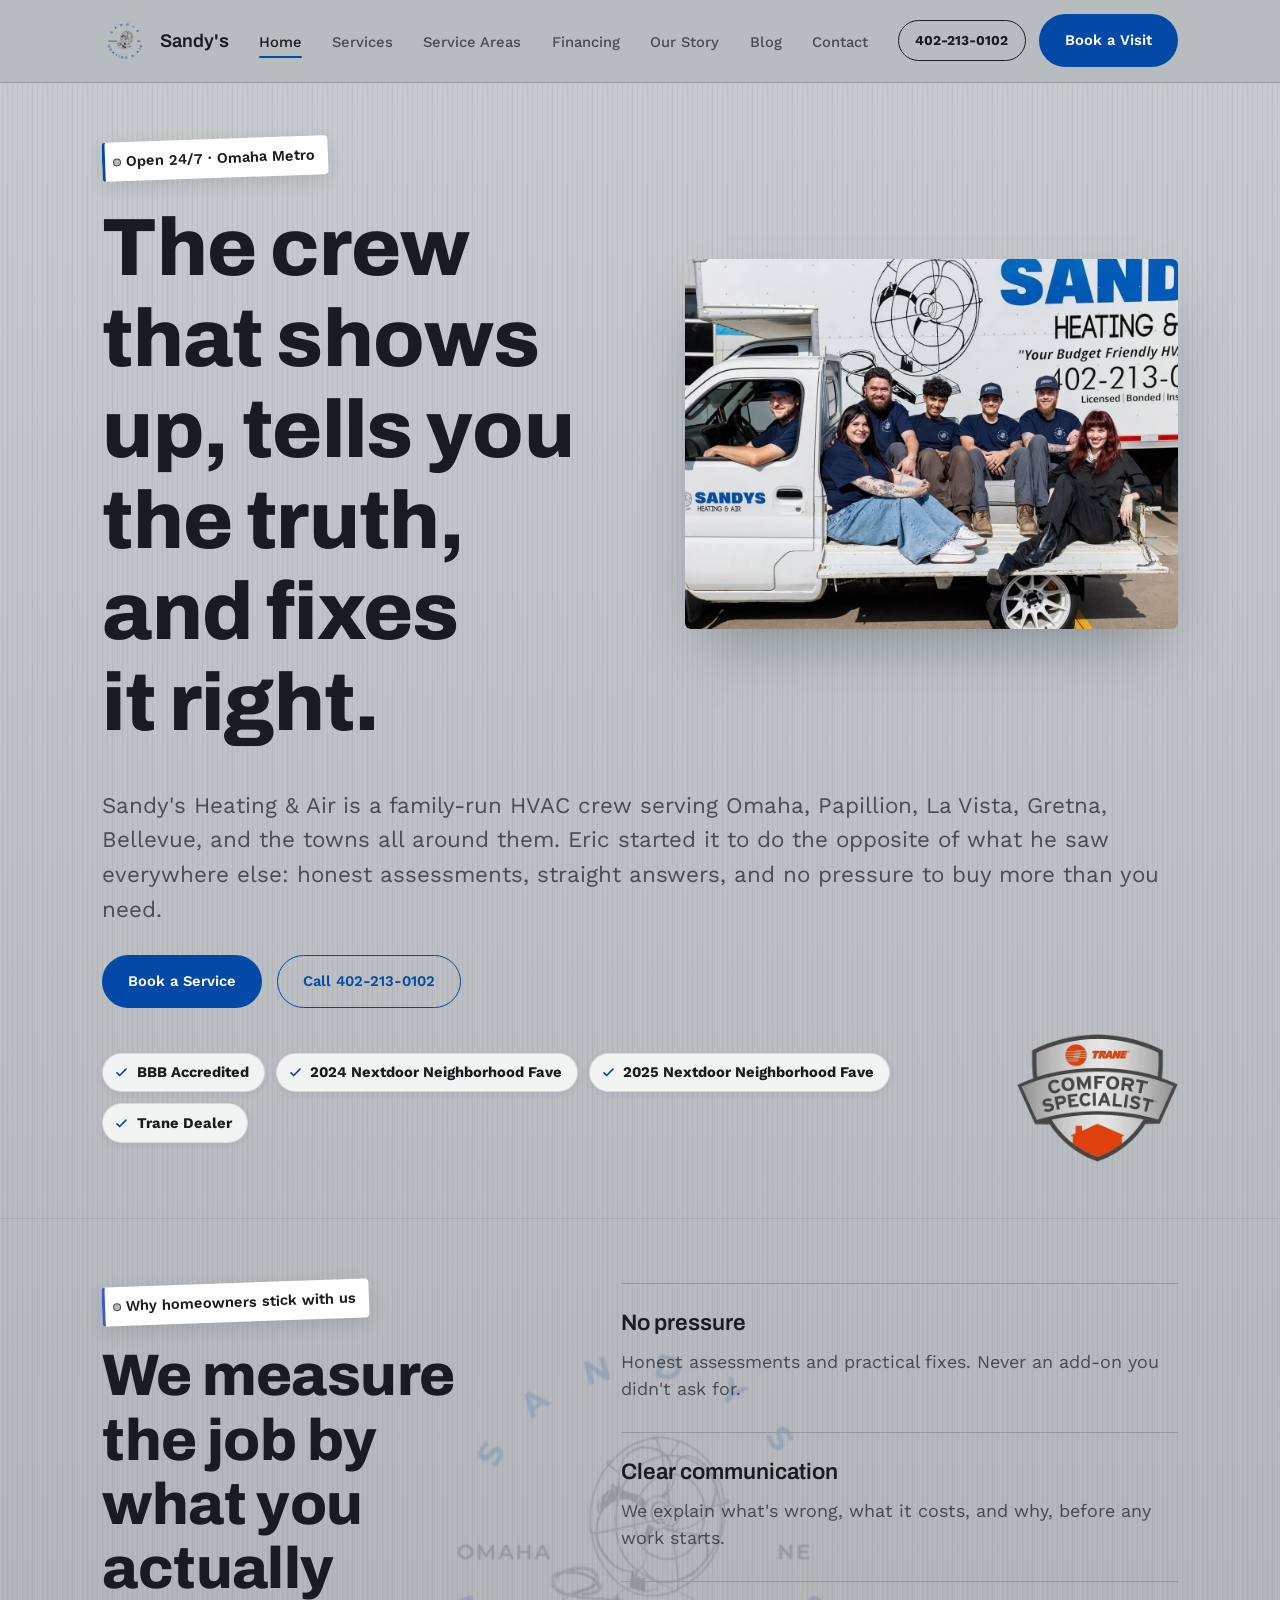
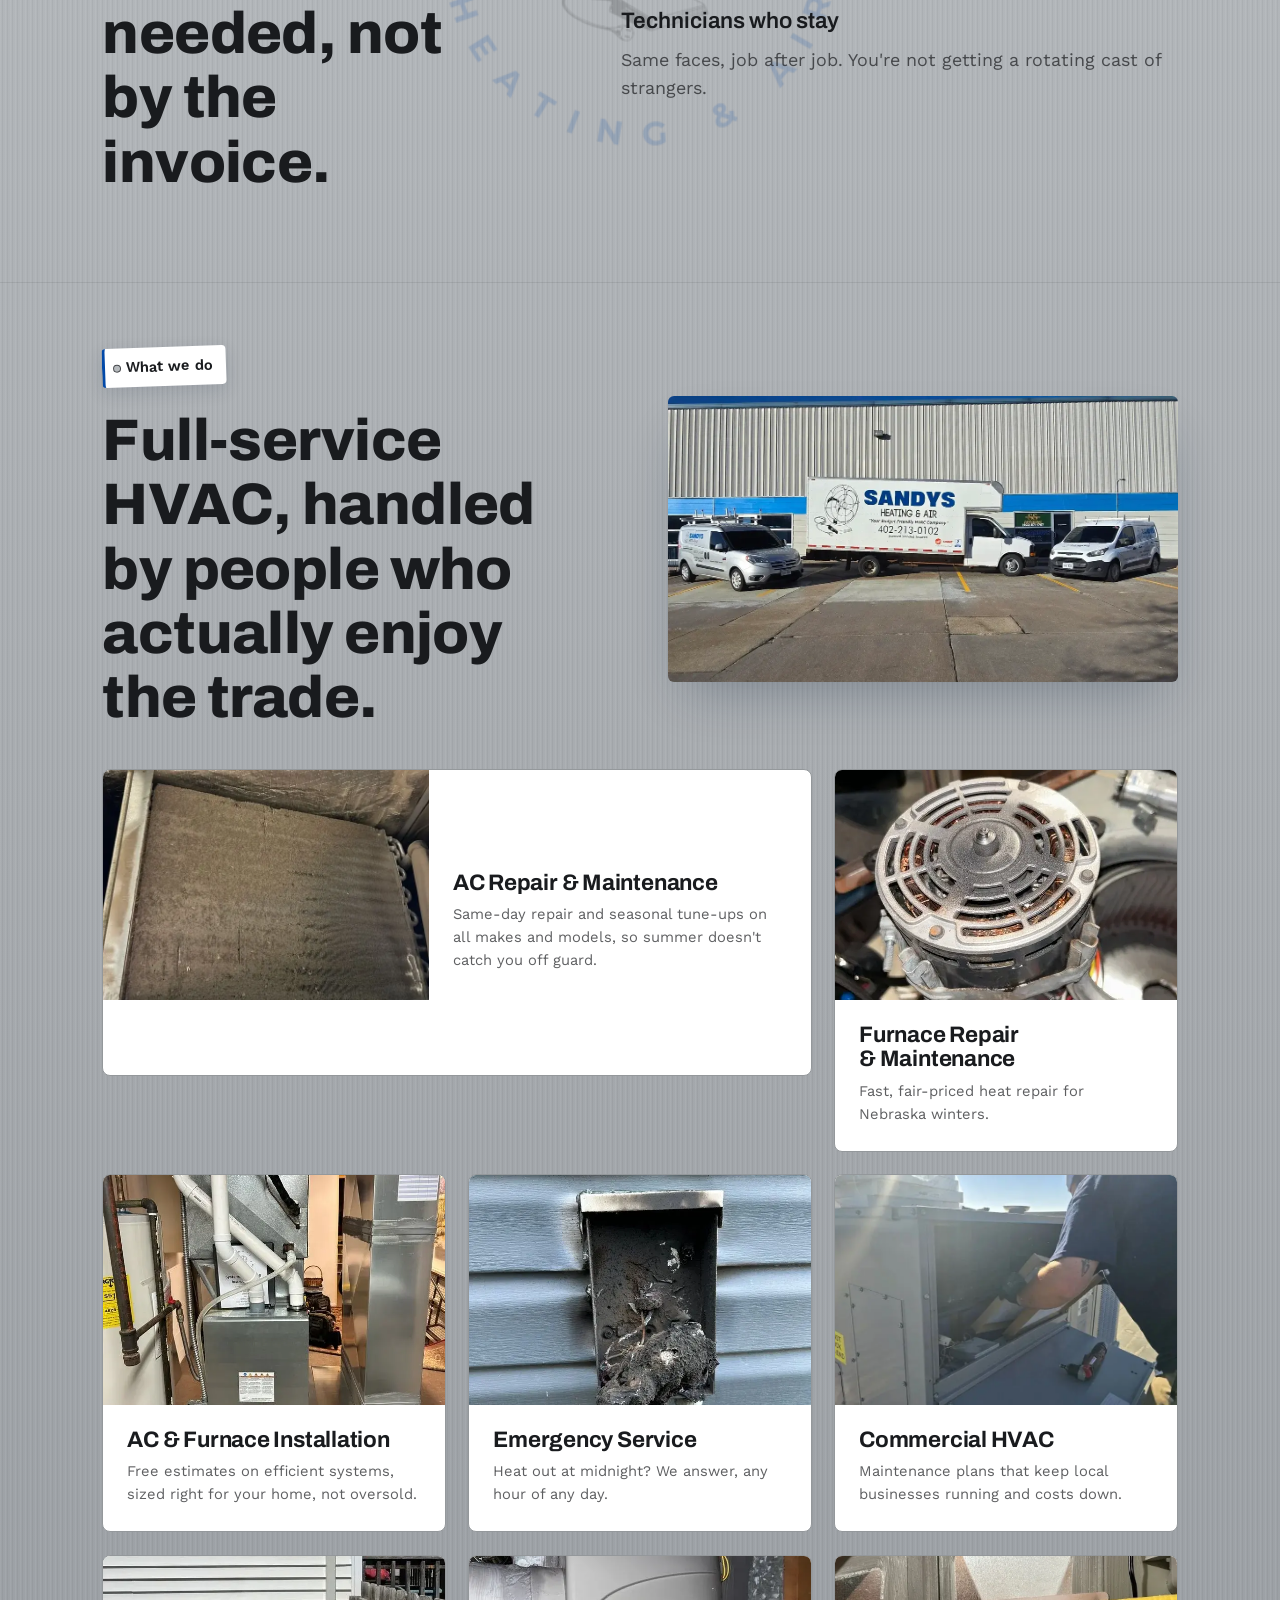
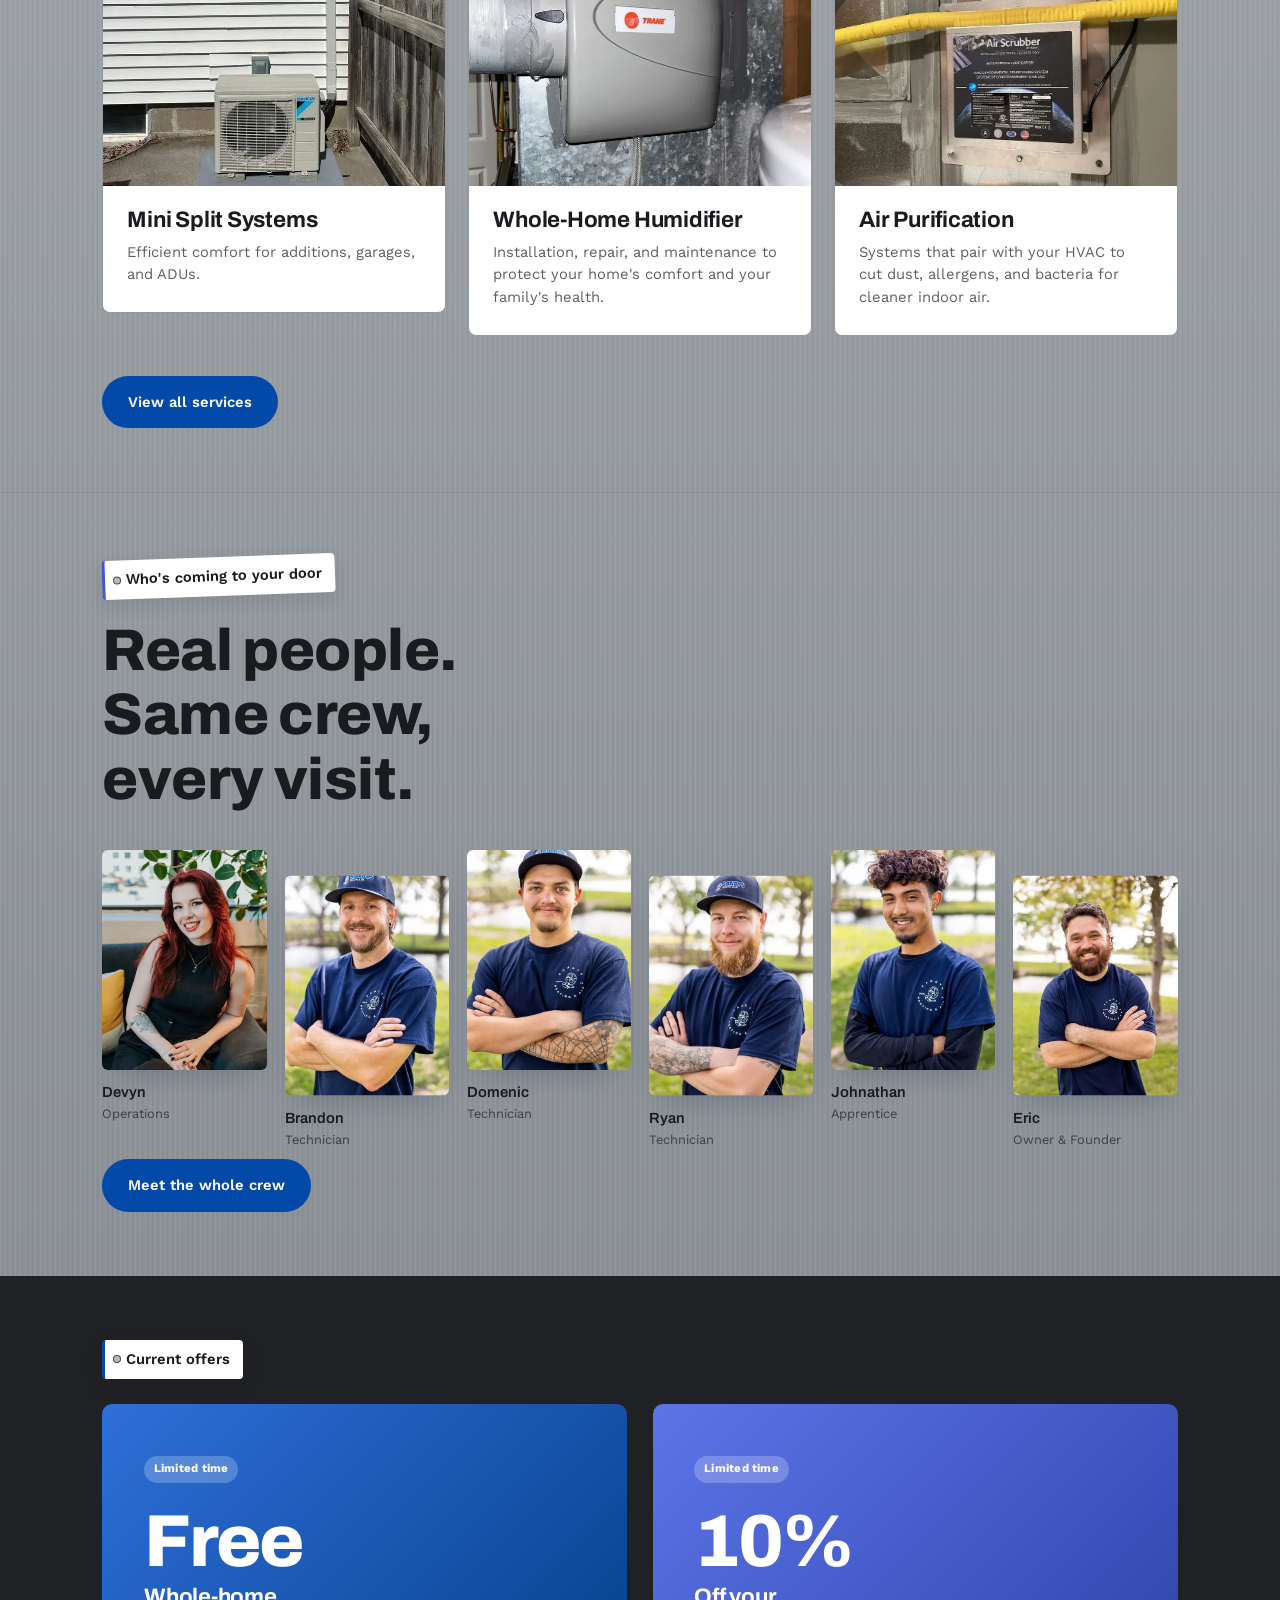
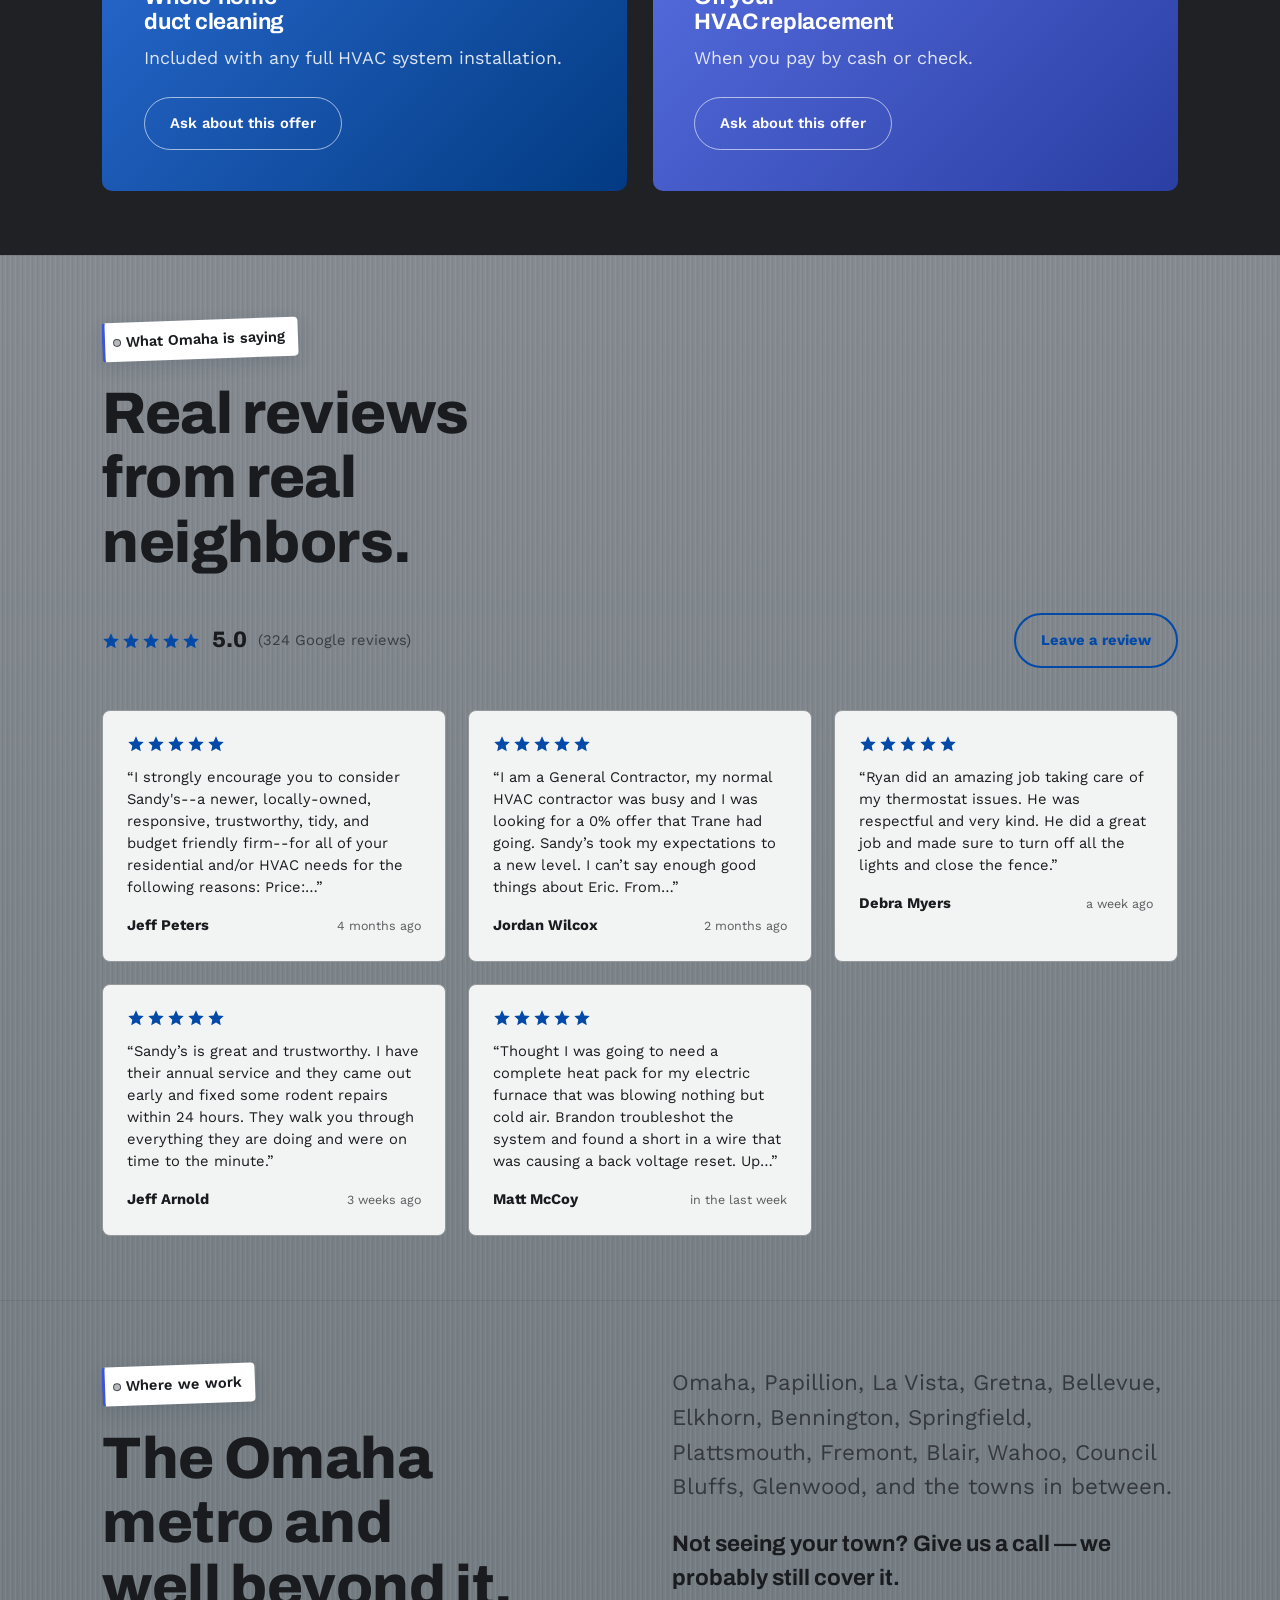
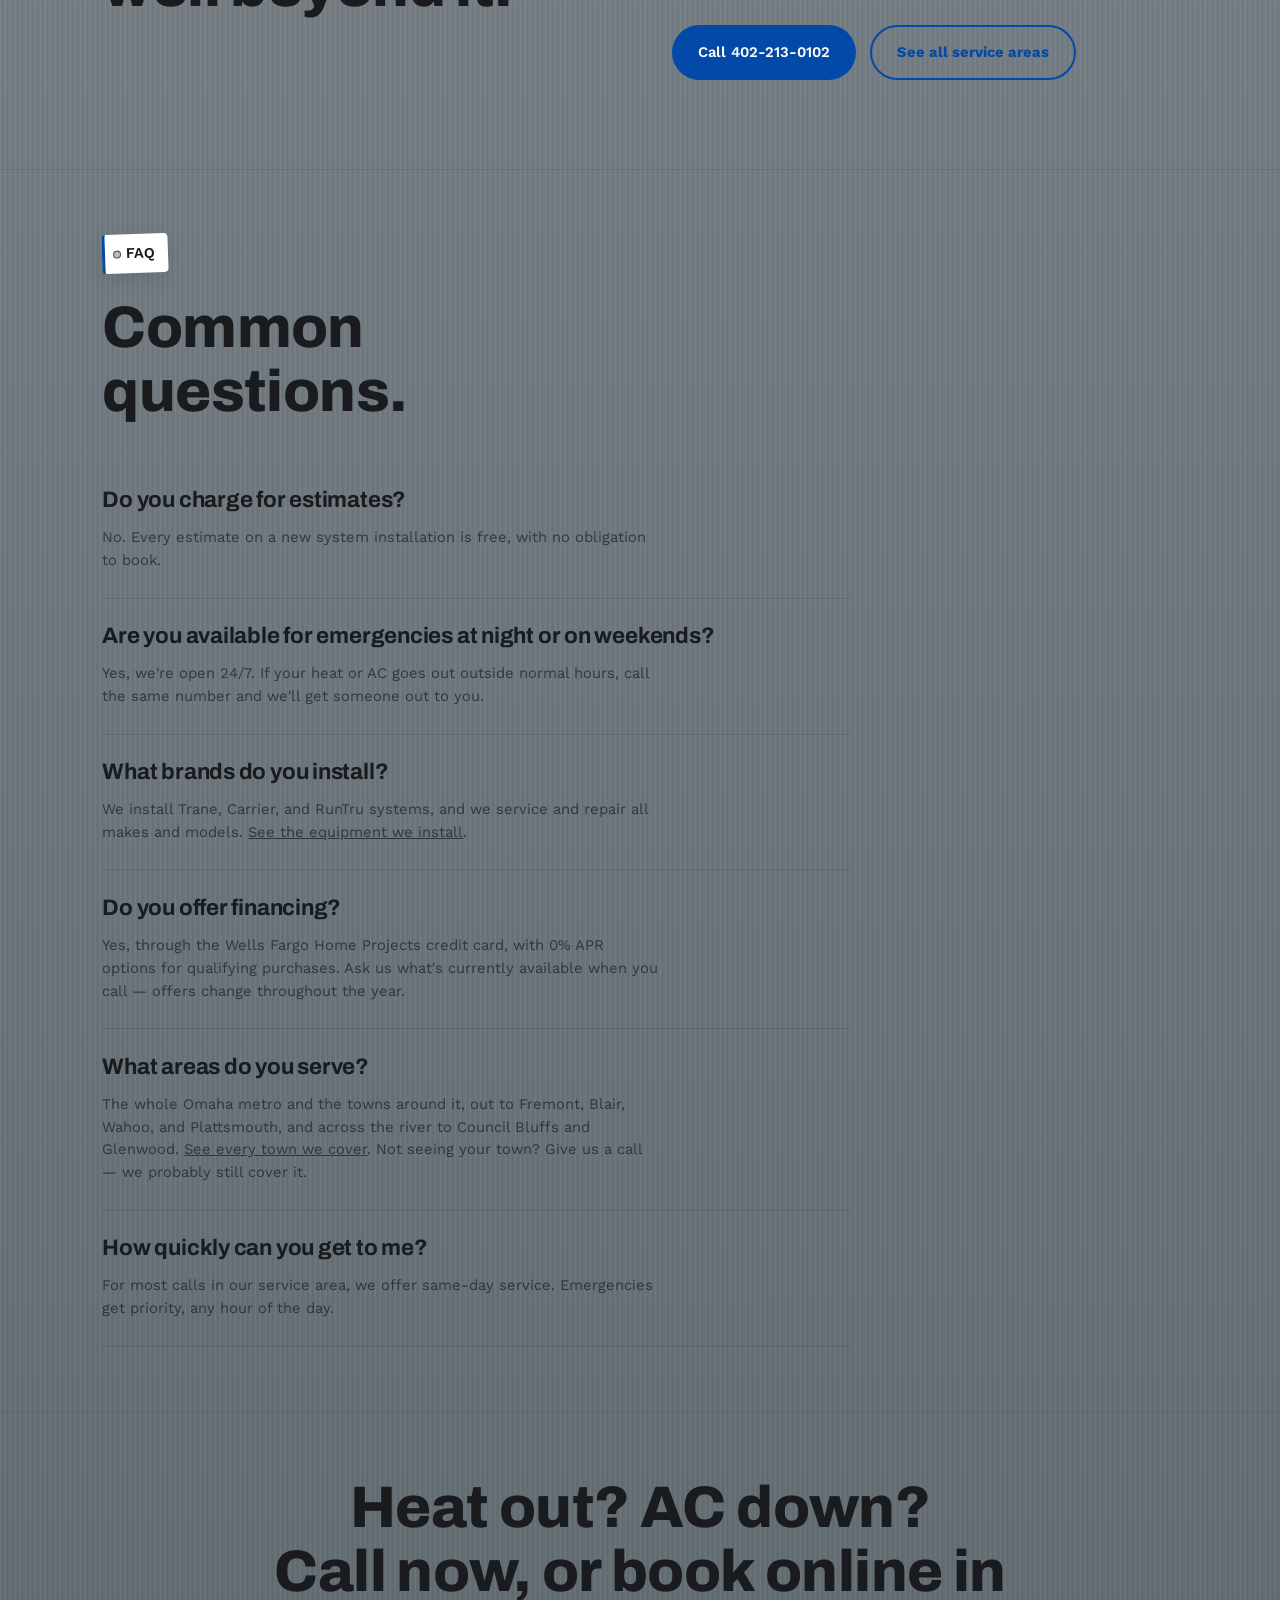
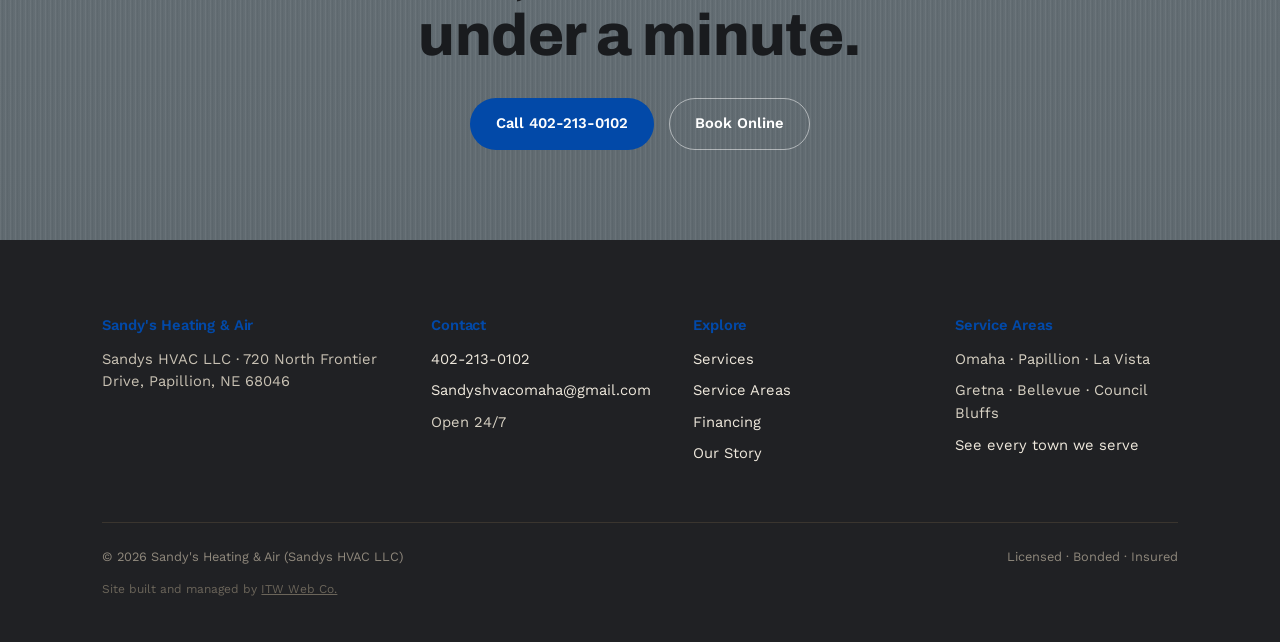
==== index.html @ e71660f5 "Update Google reviews [automated]" ====
<!DOCTYPE html>
<html lang="en">
<head>
<meta charset="UTF-8">
<meta name="viewport" content="width=device-width, initial-scale=1.0">
<title>Sandy's Heating &amp; Air | Honest HVAC Repair in Omaha &amp; Papillion</title>
<meta name="description" content="Family-run, technician-first HVAC company serving the Omaha metro. Honest repair, installation, and maintenance from a crew that shows up and never upsells.">
<link rel="preconnect" href="https://fonts.googleapis.com">
<link rel="stylesheet" href="assets/css/style.css">
<link rel="icon" href="assets/img/favicon.ico" sizes="any">
<link rel="icon" type="image/png" sizes="32x32" href="assets/img/favicon-32.png">
<link rel="apple-touch-icon" href="assets/img/apple-touch-icon.png">
<link rel="canonical" href="https://sandysheatingandair.com/">
<meta property="og:type" content="website">
<meta property="og:title" content="Sandy's Heating &amp; Air | Honest HVAC Repair in Omaha &amp; Papillion">
<meta property="og:description" content="Family-run, technician-first HVAC company serving the Omaha metro. Honest repair, installation, and maintenance from a crew that shows up and never upsells.">
<meta property="og:url" content="https://sandysheatingandair.com/">
<meta property="og:image" content="https://sandysheatingandair.com/assets/img/team-contact.webp">
<meta property="og:site_name" content="Sandy's Heating & Air">
<meta name="twitter:card" content="summary_large_image">
<meta name="twitter:title" content="Sandy's Heating &amp; Air | Honest HVAC Repair in Omaha &amp; Papillion">
<meta name="twitter:description" content="Family-run, technician-first HVAC company serving the Omaha metro. Honest repair, installation, and maintenance from a crew that shows up and never upsells.">
<meta name="twitter:image" content="https://sandysheatingandair.com/assets/img/team-contact.webp">
<script type="application/ld+json">
{
  "@context": "https://schema.org",
  "@type": "BreadcrumbList",
  "itemListElement": [
    {
      "@type": "ListItem",
      "position": 1,
      "name": "Home",
      "item": "https://sandysheatingandair.com/"
    }
  ]
}
</script>
<script type="application/ld+json">
{
  "@context": "https://schema.org",
  "@type": "HVACBusiness",
  "name": "Sandy's Heating & Air",
  "alternateName": "Sandys HVAC LLC",
  "url": "https://sandysheatingandair.com/",
  "logo": "https://sandysheatingandair.com/assets/img/logo.webp",
  "image": "https://sandysheatingandair.com/assets/img/team-contact.webp",
  "telephone": "+14022130102",
  "email": "Sandyshvacomaha@gmail.com",
  "priceRange": "$$",
  "address": {
    "@type": "PostalAddress",
    "streetAddress": "720 North Frontier Drive",
    "addressLocality": "Papillion",
    "addressRegion": "NE",
    "postalCode": "68046",
    "addressCountry": "US"
  },
  "areaServed": [
    {
      "@type": "City",
      "name": "Omaha, NE"
    },
    {
      "@type": "City",
      "name": "Papillion, NE"
    },
    {
      "@type": "City",
      "name": "La Vista, NE"
    },
    {
      "@type": "City",
      "name": "Gretna, NE"
    },
    {
      "@type": "City",
      "name": "Bellevue, NE"
    },
    {
      "@type": "City",
      "name": "Ralston, NE"
    },
    {
      "@type": "City",
      "name": "Boys Town, NE"
    },
    {
      "@type": "City",
      "name": "Elkhorn, NE"
    },
    {
      "@type": "City",
      "name": "Bennington, NE"
    },
    {
      "@type": "City",
      "name": "Springfield, NE"
    },
    {
      "@type": "City",
      "name": "Waterloo, NE"
    },
    {
      "@type": "City",
      "name": "Valley, NE"
    },
    {
      "@type": "City",
      "name": "Yutan, NE"
    },
    {
      "@type": "City",
      "name": "Mead, NE"
    },
    {
      "@type": "City",
      "name": "Ashland, NE"
    },
    {
      "@type": "City",
      "name": "Wahoo, NE"
    },
    {
      "@type": "City",
      "name": "Fort Calhoun, NE"
    },
    {
      "@type": "City",
      "name": "Kennard, NE"
    },
    {
      "@type": "City",
      "name": "Blair, NE"
    },
    {
      "@type": "City",
      "name": "Arlington, NE"
    },
    {
      "@type": "City",
      "name": "Fremont, NE"
    },
    {
      "@type": "City",
      "name": "Louisville, NE"
    },
    {
      "@type": "City",
      "name": "Plattsmouth, NE"
    },
    {
      "@type": "City",
      "name": "Murray, NE"
    },
    {
      "@type": "City",
      "name": "Weeping Water, NE"
    },
    {
      "@type": "City",
      "name": "Elmwood, NE"
    },
    {
      "@type": "City",
      "name": "Greenwood, NE"
    },
    {
      "@type": "City",
      "name": "Council Bluffs, IA"
    },
    {
      "@type": "City",
      "name": "Carter Lake, IA"
    },
    {
      "@type": "City",
      "name": "Crescent, IA"
    },
    {
      "@type": "City",
      "name": "Pacific Junction, IA"
    },
    {
      "@type": "City",
      "name": "Glenwood, IA"
    },
    {
      "@type": "City",
      "name": "Treynor, IA"
    },
    {
      "@type": "City",
      "name": "Underwood, IA"
    },
    {
      "@type": "City",
      "name": "Malvern, IA"
    },
    {
      "@type": "City",
      "name": "Missouri Valley, IA"
    }
  ],
  "openingHoursSpecification": {
    "@type": "OpeningHoursSpecification",
    "dayOfWeek": [
      "Monday",
      "Tuesday",
      "Wednesday",
      "Thursday",
      "Friday",
      "Saturday",
      "Sunday"
    ],
    "opens": "00:00",
    "closes": "23:59"
  }
}
</script>
<!-- REVIEW-SCHEMA:START -->
<script type="application/ld+json">
{
  "@context": "https://schema.org",
  "@type": "HVACBusiness",
  "name": "Sandy's Heating & Air",
  "aggregateRating": {
    "@type": "AggregateRating",
    "ratingValue": "5",
    "reviewCount": "324"
  },
  "review": [
    {
      "@type": "Review",
      "author": {
        "@type": "Person",
        "name": "Jeff Peters"
      },
      "reviewRating": {
        "@type": "Rating",
        "ratingValue": "5"
      },
      "reviewBody": "I strongly encourage you to consider Sandy's--a newer, locally-owned, responsive, trustworthy, tidy, and budget friendly firm--for all of your residential and/or HVAC needs for the following reasons:\n\nPrice: Total install cost of a new residential Trane HVAC unit was $1,000-1,500 below larger local "
    },
    {
      "@type": "Review",
      "author": {
        "@type": "Person",
        "name": "Jordan Wilcox"
      },
      "reviewRating": {
        "@type": "Rating",
        "ratingValue": "5"
      },
      "reviewBody": "I am a General Contractor, my normal HVAC contractor was busy and I was looking for a 0% offer that Trane had going. Sandy\u2019s took my expectations to a new level.  I can\u2019t say enough good things about  Eric. From first phone call to finished product my experience was flawless. If you\u2019re looking for a"
    },
    {
      "@type": "Review",
      "author": {
        "@type": "Person",
        "name": "Debra Myers"
      },
      "reviewRating": {
        "@type": "Rating",
        "ratingValue": "5"
      },
      "reviewBody": "Ryan did an amazing job taking care of my thermostat issues. He was respectful and very kind. He did a great job and made sure to turn off all the lights and close the fence."
    },
    {
      "@type": "Review",
      "author": {
        "@type": "Person",
        "name": "Jeff Arnold"
      },
      "reviewRating": {
        "@type": "Rating",
        "ratingValue": "5"
      },
      "reviewBody": "Sandy\u2019s is great and trustworthy. I have their annual service and they came out early and fixed some rodent repairs within 24 hours. They walk you through everything they are doing and were on time to the minute."
    },
    {
      "@type": "Review",
      "author": {
        "@type": "Person",
        "name": "Matt McCoy"
      },
      "reviewRating": {
        "@type": "Rating",
        "ratingValue": "5"
      },
      "reviewBody": "Thought I was going to need a complete heat pack for my electric furnace that was blowing nothing but cold air.  Brandon troubleshot the system and found a short in a wire that was causing a back voltage reset.  Up and running at a fraction of the cost."
    }
  ]
}
</script>
<!-- REVIEW-SCHEMA:END -->
<script type="application/ld+json">
{
  "@context": "https://schema.org",
  "@type": "FAQPage",
  "mainEntity": [
    {
      "@type": "Question",
      "name": "Do you charge for estimates?",
      "acceptedAnswer": {
        "@type": "Answer",
        "text": "No. Every estimate on a new system installation is free, with no obligation to book."
      }
    },
    {
      "@type": "Question",
      "name": "Are you available for emergencies at night or on weekends?",
      "acceptedAnswer": {
        "@type": "Answer",
        "text": "Yes, we're open 24/7. If your heat or AC goes out outside normal hours, call the same number and we'll get someone out to you."
      }
    },
    {
      "@type": "Question",
      "name": "What brands do you install?",
      "acceptedAnswer": {
        "@type": "Answer",
        "text": "We install Trane, Carrier, and RunTru systems, and we service and repair all makes and models."
      }
    },
    {
      "@type": "Question",
      "name": "Do you offer financing?",
      "acceptedAnswer": {
        "@type": "Answer",
        "text": "Yes, through the Wells Fargo Home Projects credit card, with 0% APR options for qualifying purchases. Ask us what's currently available when you call \u2014 offers change throughout the year."
      }
    },
    {
      "@type": "Question",
      "name": "What areas do you serve?",
      "acceptedAnswer": {
        "@type": "Answer",
        "text": "The whole Omaha metro and the towns around it, out to Fremont, Blair, Wahoo, and Plattsmouth, and across the river to Council Bluffs and Glenwood. Not seeing your town? Give us a call \u2014 we probably still cover it."
      }
    },
    {
      "@type": "Question",
      "name": "How quickly can you get to me?",
      "acceptedAnswer": {
        "@type": "Answer",
        "text": "For most calls in our service area, we offer same-day service. Emergencies get priority, any hour of the day."
      }
    }
  ]
}
</script>
</head>
<body>

<a class="visually-hidden" href="#main">Skip to content</a>

<header class="site-header">
  <nav class="nav">
    <a class="nav-brand" href="index.html">
      <img class="nav-brand-mark" src="assets/img/logo.webp" alt="Sandy's Heating & Air logo">
      <span class="nav-brand-word">Sandy's</span>
    </a>
    <ul class="nav-links">
      <li><a href="index.html" aria-current="page">Home</a></li>
      <li><a href="services.html">Services</a></li>
      <li><a href="service-areas.html">Service Areas</a></li>
      <li><a href="financing.html">Financing</a></li>
      <li><a href="our-story.html">Our Story</a></li>
      <li><a href="blog.html">Blog</a></li>
      <li><a href="contact.html">Contact</a></li>
    </ul>
    <div class="nav-cta">
      <a class="nav-phone btn btn-ghost" href="tel:4022130102">402-213-0102</a>
      <a class="btn btn-primary" href="https://book.housecallpro.com/book/Sandys-Heating--Air/171e3330077a4adaa7cddf105f714ef6?v2=true" target="_blank" rel="noopener">Book a Visit</a>
      <button class="nav-toggle" aria-label="Open menu" aria-expanded="false" aria-controls="mobile-menu">
        <span></span><span></span><span></span>
      </button>
    </div>
  </nav>
  <div class="mobile-menu" id="mobile-menu" hidden>
    <ul class="mobile-menu-links">
      <li><a href="index.html" aria-current="page">Home</a></li>
      <li><a href="services.html">Services</a></li>
      <li><a href="service-areas.html">Service Areas</a></li>
      <li><a href="financing.html">Financing</a></li>
      <li><a href="our-story.html">Our Story</a></li>
      <li><a href="blog.html">Blog</a></li>
      <li><a href="contact.html">Contact</a></li>
    </ul>
    <div class="mobile-menu-cta">
      <a class="btn btn-ghost btn-call" href="tel:4022130102">Call 402-213-0102</a>
      <a class="btn btn-primary" href="https://book.housecallpro.com/book/Sandys-Heating--Air/171e3330077a4adaa7cddf105f714ef6?v2=true" target="_blank" rel="noopener">Book a Visit</a>
    </div>
  </div>
</header>

<main id="main">

  <!-- ============ HERO ============ -->
  <section class="hero">
    <div class="container hero-top">
      <div class="hero-copy" data-reveal>
        <div class="tag tag--ember" style="margin-bottom:1.6rem;">Open 24/7 &middot; Omaha Metro</div>
        <h1>The crew that shows up, tells you the truth, and fixes it right.</h1>
      </div>
      <div class="hero-media" data-reveal>
        <img src="assets/img/team-contact.webp" alt="The Sandy's Heating & Air crew sitting on the back of their service truck" width="1400" height="1750">
      </div>
    </div>
    <div class="container hero-bottom" data-reveal>
      <p class="lede hero-lede">Sandy's Heating &amp; Air is a family-run HVAC crew serving Omaha, Papillion, La Vista, Gretna, Bellevue, and the towns all around them. Eric started it to do the opposite of what he saw everywhere else: honest assessments, straight answers, and no pressure to buy more than you need.</p>
      <div class="hero-actions">
        <a class="btn btn-primary" href="https://book.housecallpro.com/book/Sandys-Heating--Air/171e3330077a4adaa7cddf105f714ef6?v2=true" target="_blank" rel="noopener">Book a Service</a>
        <a class="btn btn-ghost btn-call" href="tel:4022130102">Call 402-213-0102</a>
      </div>
      <div class="hero-trust">
        <div class="trust-badges">
          <span class="trust-badge"><svg viewBox="0 0 20 20" aria-hidden="true"><path d="M4 10.5l3.5 3.5L16 5.5" fill="none" stroke="currentColor" stroke-width="2.2" stroke-linecap="round" stroke-linejoin="round"/></svg>BBB Accredited</span>
          <span class="trust-badge"><svg viewBox="0 0 20 20" aria-hidden="true"><path d="M4 10.5l3.5 3.5L16 5.5" fill="none" stroke="currentColor" stroke-width="2.2" stroke-linecap="round" stroke-linejoin="round"/></svg>2024 Nextdoor Neighborhood Fave</span>
          <span class="trust-badge"><svg viewBox="0 0 20 20" aria-hidden="true"><path d="M4 10.5l3.5 3.5L16 5.5" fill="none" stroke="currentColor" stroke-width="2.2" stroke-linecap="round" stroke-linejoin="round"/></svg>2025 Nextdoor Neighborhood Fave</span>
          <span class="trust-badge"><svg viewBox="0 0 20 20" aria-hidden="true"><path d="M4 10.5l3.5 3.5L16 5.5" fill="none" stroke="currentColor" stroke-width="2.2" stroke-linecap="round" stroke-linejoin="round"/></svg>Trane Dealer</span>
        </div>
        <img class="trust-graphic" src="assets/img/trane-comfort-specialist.webp" alt="Trane Comfort Specialist badge" width="376" height="300">
      </div>
    </div>
  </section>

  <!-- ============ WHY ============ -->
  <section class="why">
    <img class="why-watermark" src="assets/img/logo.webp" alt="" aria-hidden="true">
    <div class="container why-grid">
      <div class="why-head" data-reveal>
        <div class="tag tag--frost section-tag">Why homeowners stick with us</div>
        <h2>We measure the job by what you actually needed, not by the invoice.</h2>
      </div>
      <div class="why-list" data-reveal>
        <div class="why-item">
          <span class="why-num">No pressure</span>
          <p>Honest assessments and practical fixes. Never an add-on you didn't ask for.</p>
        </div>
        <div class="why-item">
          <span class="why-num">Clear communication</span>
          <p>We explain what's wrong, what it costs, and why, before any work starts.</p>
        </div>
        <div class="why-item">
          <span class="why-num">Technicians who stay</span>
          <p>Same faces, job after job. You're not getting a rotating cast of strangers.</p>
        </div>
      </div>
    </div>
  </section>

  <!-- ============ SERVICES ============ -->
  <section class="services" id="services">
    <div class="container">
      <div class="section-head section-head--media" data-reveal>
        <div class="section-head-copy">
          <div class="tag tag--ember section-tag">What we do</div>
          <h2>Full-service HVAC, handled by people who actually enjoy the trade.</h2>
        </div>
        <div class="section-head-media-img">
          <img src="assets/img/truck-and-vans.webp" alt="The Sandy's Heating & Air fleet of service trucks and vans parked at the shop" loading="lazy">
        </div>
      </div>
      <div class="service-grid" data-reveal>

        <a class="service-card service-card--wide" href="services.html#ac-repair">
          <img src="assets/img/ac-repair.webp" alt="Technician servicing an AC unit" loading="lazy">
          <div class="service-card-body">
            <h3>AC Repair &amp; Maintenance</h3>
            <p>Same-day repair and seasonal tune-ups on all makes and models, so summer doesn't catch you off guard.</p>
          </div>
        </a>

        <a class="service-card" href="services.html#furnace-repair">
          <img src="assets/img/furnace-repair.webp" alt="Furnace blower motor being repaired" loading="lazy">
          <div class="service-card-body">
            <h3>Furnace Repair &amp; Maintenance</h3>
            <p>Fast, fair-priced heat repair for Nebraska winters.</p>
          </div>
        </a>

        <a class="service-card" href="services.html#installation">
          <img src="assets/img/hvac-install.webp" alt="New furnace installation" loading="lazy">
          <div class="service-card-body">
            <h3>AC &amp; Furnace Installation</h3>
            <p>Free estimates on efficient systems, sized right for your home, not oversold.</p>
          </div>
        </a>

        <a class="service-card" href="services.html#emergency">
          <img src="assets/img/emergency.webp" alt="Emergency electrical service call" loading="lazy">
          <div class="service-card-body">
            <h3>Emergency Service</h3>
            <p>Heat out at midnight? We answer, any hour of any day.</p>
          </div>
        </a>

        <a class="service-card" href="services.html#commercial">
          <img src="assets/img/commercial.webp" alt="Commercial rooftop HVAC unit" loading="lazy">
          <div class="service-card-body">
            <h3>Commercial HVAC</h3>
            <p>Maintenance plans that keep local businesses running and costs down.</p>
          </div>
        </a>

        <a class="service-card" href="services.html#mini-split">
          <img src="assets/img/minisplit.webp" alt="Mini split ductless outdoor unit" loading="lazy">
          <div class="service-card-body">
            <h3>Mini Split Systems</h3>
            <p>Efficient comfort for additions, garages, and ADUs.</p>
          </div>
        </a>

        <a class="service-card" href="services.html#humidifier">
          <img src="assets/img/humidifier.webp" alt="Whole-home humidifier installed in ductwork" loading="lazy">
          <div class="service-card-body">
            <h3>Whole-Home Humidifier</h3>
            <p>Installation, repair, and maintenance to protect your home's comfort and your family's health.</p>
          </div>
        </a>

        <a class="service-card" href="services.html#air-purification">
          <img src="assets/img/airpurification.webp" alt="Air Scrubber whole-home air purification unit" loading="lazy">
          <div class="service-card-body">
            <h3>Air Purification</h3>
            <p>Systems that pair with your HVAC to cut dust, allergens, and bacteria for cleaner indoor air.</p>
          </div>
        </a>

      </div>
      <a class="btn btn-primary" href="services.html" style="margin-top:2.5rem;">View all services</a>
    </div>
  </section>

  <!-- ============ TEAM STRIP ============ -->
  <section class="team-strip">
    <div class="container">
      <div class="section-head" data-reveal>
        <div class="tag tag--frost section-tag">Who's coming to your door</div>
        <h2>Real people. Same crew, every visit.</h2>
      </div>
      <div class="team-wall" data-reveal>
        <figure>
          <img src="assets/img/devyn.webp" alt="Devyn, Operations" loading="lazy">
          <figcaption>Devyn <span>Operations</span></figcaption>
        </figure>
        <figure class="offset">
          <img src="assets/img/brandon.webp" alt="Brandon, Technician" loading="lazy">
          <figcaption>Brandon <span>Technician</span></figcaption>
        </figure>
        <figure>
          <img src="assets/img/domenic.webp" alt="Domenic, Technician" loading="lazy">
          <figcaption>Domenic <span>Technician</span></figcaption>
        </figure>
        <figure class="offset">
          <img src="assets/img/ryan.webp" alt="Ryan, Technician" loading="lazy">
          <figcaption>Ryan <span>Technician</span></figcaption>
        </figure>
        <figure>
          <img src="assets/img/johnathan.webp" alt="Johnathan, Apprentice" loading="lazy">
          <figcaption>Johnathan <span>Apprentice</span></figcaption>
        </figure>
        <figure class="offset">
          <img src="assets/img/eric-sandoval.webp" alt="Eric, Owner & Founder" loading="lazy">
          <figcaption>Eric <span>Owner &amp; Founder</span></figcaption>
        </figure>
      </div>
      <a class="btn btn-primary" href="our-story.html">Meet the whole crew</a>
    </div>
  </section>

  <!-- ============ OFFERS ============ -->
  <section class="offers">
    <div class="container">
      <div class="tag tag--ember section-tag offers-eyebrow" data-reveal>Current offers</div>
      <div class="offers-grid" data-reveal>

        <div class="offer offer--ember">
          <span class="offer-flag">Limited time</span>
          <span class="offer-figure">Free</span>
          <h3>Whole-home duct cleaning</h3>
          <p>Included with any full HVAC system installation.</p>
          <a class="btn btn-ghost-light" href="contact.html">Ask about this offer</a>
        </div>

        <div class="offer offer--frost">
          <span class="offer-flag">Limited time</span>
          <span class="offer-figure">10%</span>
          <h3>Off your HVAC replacement</h3>
          <p>When you pay by cash or check.</p>
          <a class="btn btn-ghost-light" href="contact.html">Ask about this offer</a>
        </div>

      </div>
    </div>
  </section>

  <!-- ============ REVIEWS ============ -->
  <section class="reviews">
    <div class="container">
      <div class="section-head" data-reveal>
        <div class="tag tag--frost section-tag">What Omaha is saying</div>
        <h2>Real reviews from real neighbors.</h2>
      </div>
      <!--
        This block is regenerated automatically by scripts/fetch-reviews.py,
        run daily by .github/workflows/update-google-reviews.yml. Don't hand-edit
        the content between the markers — it gets overwritten on the next run.
        The sample cards below are placeholder only, until GOOGLE_PLACES_API_KEY
        and GOOGLE_PLACE_ID are added as repo secrets and the workflow runs once.
      -->
      <!-- REVIEWS:START -->
      <div class="reviews-widget-slot" data-reveal>
        <div class="reviews-summary">
          <div class="reviews-summary-stars"><svg viewBox="0 0 20 20" aria-hidden="true"><path d="M10 1.5l2.6 5.6 6 .7-4.5 4.2 1.2 6-5.3-3-5.3 3 1.2-6L1.4 7.8l6-.7z" fill="var(--ember)" stroke="none" stroke-width="1"/></svg><svg viewBox="0 0 20 20" aria-hidden="true"><path d="M10 1.5l2.6 5.6 6 .7-4.5 4.2 1.2 6-5.3-3-5.3 3 1.2-6L1.4 7.8l6-.7z" fill="var(--ember)" stroke="none" stroke-width="1"/></svg><svg viewBox="0 0 20 20" aria-hidden="true"><path d="M10 1.5l2.6 5.6 6 .7-4.5 4.2 1.2 6-5.3-3-5.3 3 1.2-6L1.4 7.8l6-.7z" fill="var(--ember)" stroke="none" stroke-width="1"/></svg><svg viewBox="0 0 20 20" aria-hidden="true"><path d="M10 1.5l2.6 5.6 6 .7-4.5 4.2 1.2 6-5.3-3-5.3 3 1.2-6L1.4 7.8l6-.7z" fill="var(--ember)" stroke="none" stroke-width="1"/></svg><svg viewBox="0 0 20 20" aria-hidden="true"><path d="M10 1.5l2.6 5.6 6 .7-4.5 4.2 1.2 6-5.3-3-5.3 3 1.2-6L1.4 7.8l6-.7z" fill="var(--ember)" stroke="none" stroke-width="1"/></svg></div>
          <span class="reviews-summary-score">5.0</span>
          <span class="reviews-summary-count">(324 Google reviews)</span>
          <a class="btn btn-ghost btn-accent reviews-summary-cta" href="https://maps.google.com/?cid=18279644084477191325&amp;g_mp=CiVnb29nbGUubWFwcy5wbGFjZXMudjEuUGxhY2VzLkdldFBsYWNlEAIYBCAA" target="_blank" rel="noopener">Leave a review</a>
        </div>
        <div class="review-grid">
        <div class="review-card">
          <div class="review-stars"><svg viewBox="0 0 20 20" aria-hidden="true"><path d="M10 1.5l2.6 5.6 6 .7-4.5 4.2 1.2 6-5.3-3-5.3 3 1.2-6L1.4 7.8l6-.7z" fill="var(--ember)" stroke="none" stroke-width="1"/></svg><svg viewBox="0 0 20 20" aria-hidden="true"><path d="M10 1.5l2.6 5.6 6 .7-4.5 4.2 1.2 6-5.3-3-5.3 3 1.2-6L1.4 7.8l6-.7z" fill="var(--ember)" stroke="none" stroke-width="1"/></svg><svg viewBox="0 0 20 20" aria-hidden="true"><path d="M10 1.5l2.6 5.6 6 .7-4.5 4.2 1.2 6-5.3-3-5.3 3 1.2-6L1.4 7.8l6-.7z" fill="var(--ember)" stroke="none" stroke-width="1"/></svg><svg viewBox="0 0 20 20" aria-hidden="true"><path d="M10 1.5l2.6 5.6 6 .7-4.5 4.2 1.2 6-5.3-3-5.3 3 1.2-6L1.4 7.8l6-.7z" fill="var(--ember)" stroke="none" stroke-width="1"/></svg><svg viewBox="0 0 20 20" aria-hidden="true"><path d="M10 1.5l2.6 5.6 6 .7-4.5 4.2 1.2 6-5.3-3-5.3 3 1.2-6L1.4 7.8l6-.7z" fill="var(--ember)" stroke="none" stroke-width="1"/></svg></div>
          <p class="review-text">&ldquo;I strongly encourage you to consider Sandy&#x27;s--a newer, locally-owned, responsive, trustworthy, tidy, and budget friendly firm--for all of your residential and/or HVAC needs for the following reasons:

Price:…&rdquo;</p>
          <div class="review-meta">
            <span class="review-author">Jeff Peters</span>
            <span class="review-date">4 months ago</span>
          </div>
        </div>
        <div class="review-card">
          <div class="review-stars"><svg viewBox="0 0 20 20" aria-hidden="true"><path d="M10 1.5l2.6 5.6 6 .7-4.5 4.2 1.2 6-5.3-3-5.3 3 1.2-6L1.4 7.8l6-.7z" fill="var(--ember)" stroke="none" stroke-width="1"/></svg><svg viewBox="0 0 20 20" aria-hidden="true"><path d="M10 1.5l2.6 5.6 6 .7-4.5 4.2 1.2 6-5.3-3-5.3 3 1.2-6L1.4 7.8l6-.7z" fill="var(--ember)" stroke="none" stroke-width="1"/></svg><svg viewBox="0 0 20 20" aria-hidden="true"><path d="M10 1.5l2.6 5.6 6 .7-4.5 4.2 1.2 6-5.3-3-5.3 3 1.2-6L1.4 7.8l6-.7z" fill="var(--ember)" stroke="none" stroke-width="1"/></svg><svg viewBox="0 0 20 20" aria-hidden="true"><path d="M10 1.5l2.6 5.6 6 .7-4.5 4.2 1.2 6-5.3-3-5.3 3 1.2-6L1.4 7.8l6-.7z" fill="var(--ember)" stroke="none" stroke-width="1"/></svg><svg viewBox="0 0 20 20" aria-hidden="true"><path d="M10 1.5l2.6 5.6 6 .7-4.5 4.2 1.2 6-5.3-3-5.3 3 1.2-6L1.4 7.8l6-.7z" fill="var(--ember)" stroke="none" stroke-width="1"/></svg></div>
          <p class="review-text">&ldquo;I am a General Contractor, my normal HVAC contractor was busy and I was looking for a 0% offer that Trane had going. Sandy’s took my expectations to a new level.  I can’t say enough good things about  Eric. From…&rdquo;</p>
          <div class="review-meta">
            <span class="review-author">Jordan Wilcox</span>
            <span class="review-date">2 months ago</span>
          </div>
        </div>
        <div class="review-card">
          <div class="review-stars"><svg viewBox="0 0 20 20" aria-hidden="true"><path d="M10 1.5l2.6 5.6 6 .7-4.5 4.2 1.2 6-5.3-3-5.3 3 1.2-6L1.4 7.8l6-.7z" fill="var(--ember)" stroke="none" stroke-width="1"/></svg><svg viewBox="0 0 20 20" aria-hidden="true"><path d="M10 1.5l2.6 5.6 6 .7-4.5 4.2 1.2 6-5.3-3-5.3 3 1.2-6L1.4 7.8l6-.7z" fill="var(--ember)" stroke="none" stroke-width="1"/></svg><svg viewBox="0 0 20 20" aria-hidden="true"><path d="M10 1.5l2.6 5.6 6 .7-4.5 4.2 1.2 6-5.3-3-5.3 3 1.2-6L1.4 7.8l6-.7z" fill="var(--ember)" stroke="none" stroke-width="1"/></svg><svg viewBox="0 0 20 20" aria-hidden="true"><path d="M10 1.5l2.6 5.6 6 .7-4.5 4.2 1.2 6-5.3-3-5.3 3 1.2-6L1.4 7.8l6-.7z" fill="var(--ember)" stroke="none" stroke-width="1"/></svg><svg viewBox="0 0 20 20" aria-hidden="true"><path d="M10 1.5l2.6 5.6 6 .7-4.5 4.2 1.2 6-5.3-3-5.3 3 1.2-6L1.4 7.8l6-.7z" fill="var(--ember)" stroke="none" stroke-width="1"/></svg></div>
          <p class="review-text">&ldquo;Ryan did an amazing job taking care of my thermostat issues. He was respectful and very kind. He did a great job and made sure to turn off all the lights and close the fence.&rdquo;</p>
          <div class="review-meta">
            <span class="review-author">Debra Myers</span>
            <span class="review-date">a week ago</span>
          </div>
        </div>
        <div class="review-card">
          <div class="review-stars"><svg viewBox="0 0 20 20" aria-hidden="true"><path d="M10 1.5l2.6 5.6 6 .7-4.5 4.2 1.2 6-5.3-3-5.3 3 1.2-6L1.4 7.8l6-.7z" fill="var(--ember)" stroke="none" stroke-width="1"/></svg><svg viewBox="0 0 20 20" aria-hidden="true"><path d="M10 1.5l2.6 5.6 6 .7-4.5 4.2 1.2 6-5.3-3-5.3 3 1.2-6L1.4 7.8l6-.7z" fill="var(--ember)" stroke="none" stroke-width="1"/></svg><svg viewBox="0 0 20 20" aria-hidden="true"><path d="M10 1.5l2.6 5.6 6 .7-4.5 4.2 1.2 6-5.3-3-5.3 3 1.2-6L1.4 7.8l6-.7z" fill="var(--ember)" stroke="none" stroke-width="1"/></svg><svg viewBox="0 0 20 20" aria-hidden="true"><path d="M10 1.5l2.6 5.6 6 .7-4.5 4.2 1.2 6-5.3-3-5.3 3 1.2-6L1.4 7.8l6-.7z" fill="var(--ember)" stroke="none" stroke-width="1"/></svg><svg viewBox="0 0 20 20" aria-hidden="true"><path d="M10 1.5l2.6 5.6 6 .7-4.5 4.2 1.2 6-5.3-3-5.3 3 1.2-6L1.4 7.8l6-.7z" fill="var(--ember)" stroke="none" stroke-width="1"/></svg></div>
          <p class="review-text">&ldquo;Sandy’s is great and trustworthy. I have their annual service and they came out early and fixed some rodent repairs within 24 hours. They walk you through everything they are doing and were on time to the minute.&rdquo;</p>
          <div class="review-meta">
            <span class="review-author">Jeff Arnold</span>
            <span class="review-date">3 weeks ago</span>
          </div>
        </div>
        <div class="review-card">
          <div class="review-stars"><svg viewBox="0 0 20 20" aria-hidden="true"><path d="M10 1.5l2.6 5.6 6 .7-4.5 4.2 1.2 6-5.3-3-5.3 3 1.2-6L1.4 7.8l6-.7z" fill="var(--ember)" stroke="none" stroke-width="1"/></svg><svg viewBox="0 0 20 20" aria-hidden="true"><path d="M10 1.5l2.6 5.6 6 .7-4.5 4.2 1.2 6-5.3-3-5.3 3 1.2-6L1.4 7.8l6-.7z" fill="var(--ember)" stroke="none" stroke-width="1"/></svg><svg viewBox="0 0 20 20" aria-hidden="true"><path d="M10 1.5l2.6 5.6 6 .7-4.5 4.2 1.2 6-5.3-3-5.3 3 1.2-6L1.4 7.8l6-.7z" fill="var(--ember)" stroke="none" stroke-width="1"/></svg><svg viewBox="0 0 20 20" aria-hidden="true"><path d="M10 1.5l2.6 5.6 6 .7-4.5 4.2 1.2 6-5.3-3-5.3 3 1.2-6L1.4 7.8l6-.7z" fill="var(--ember)" stroke="none" stroke-width="1"/></svg><svg viewBox="0 0 20 20" aria-hidden="true"><path d="M10 1.5l2.6 5.6 6 .7-4.5 4.2 1.2 6-5.3-3-5.3 3 1.2-6L1.4 7.8l6-.7z" fill="var(--ember)" stroke="none" stroke-width="1"/></svg></div>
          <p class="review-text">&ldquo;Thought I was going to need a complete heat pack for my electric furnace that was blowing nothing but cold air.  Brandon troubleshot the system and found a short in a wire that was causing a back voltage reset.  Up…&rdquo;</p>
          <div class="review-meta">
            <span class="review-author">Matt McCoy</span>
            <span class="review-date">in the last week</span>
          </div>
        </div>
        </div>
      </div>
      <!-- REVIEWS:END -->
    </div>
  </section>


  <!-- ============ SERVICE AREA ============ -->
  <section class="area-band">
    <div class="container area-band-grid" data-reveal>
      <div class="section-head">
        <div class="tag tag--frost section-tag">Where we work</div>
        <h2>The Omaha metro and well beyond it.</h2>
      </div>
      <div class="area-band-copy">
        <p class="lede">Omaha, Papillion, La Vista, Gretna, Bellevue, Elkhorn, Bennington, Springfield, Plattsmouth, Fremont, Blair, Wahoo, Council Bluffs, Glenwood, and the towns in between.</p>
        <p class="area-band-callout">Not seeing your town? Give us a call &mdash; we probably still cover it.</p>
        <div class="hero-actions">
          <a class="btn btn-primary" href="tel:4022130102">Call 402-213-0102</a>
          <a class="btn btn-ghost btn-accent" href="service-areas.html">See all service areas</a>
        </div>
      </div>
    </div>
  </section>

  <!-- ============ FAQ ============ -->
  <section class="faq-section">
    <div class="container">
      <div class="section-head" data-reveal>
        <div class="tag tag--ember section-tag">FAQ</div>
        <h2>Common questions.</h2>
      </div>
      <div class="faq-list" data-reveal>
        <div class="faq-item">
          <h3>Do you charge for estimates?</h3>
          <p>No. Every estimate on a new system installation is free, with no obligation to book.</p>
        </div>

        <div class="faq-item">
          <h3>Are you available for emergencies at night or on weekends?</h3>
          <p>Yes, we're open 24/7. If your heat or AC goes out outside normal hours, call the same number and we'll get someone out to you.</p>
        </div>

        <div class="faq-item">
          <h3>What brands do you install?</h3>
          <p>We install Trane, Carrier, and RunTru systems, and we service and repair all makes and models. <a href="services.html#equipment">See the equipment we install</a>.</p>
        </div>

        <div class="faq-item">
          <h3>Do you offer financing?</h3>
          <p>Yes, through the Wells Fargo Home Projects credit card, with 0% APR options for qualifying purchases. Ask us what's currently available when you call — offers change throughout the year.</p>
        </div>

        <div class="faq-item">
          <h3>What areas do you serve?</h3>
          <p>The whole Omaha metro and the towns around it, out to Fremont, Blair, Wahoo, and Plattsmouth, and across the river to Council Bluffs and Glenwood. <a href="service-areas.html">See every town we cover</a>. Not seeing your town? Give us a call — we probably still cover it.</p>
        </div>

        <div class="faq-item">
          <h3>How quickly can you get to me?</h3>
          <p>For most calls in our service area, we offer same-day service. Emergencies get priority, any hour of the day.</p>
        </div>
      </div>
    </div>
  </section>

  <!-- ============ CTA ============ -->
  <section class="cta">
    <div class="container cta-inner" data-reveal>
      <h2>Heat out? AC&nbsp;down?<br>Call now, or book online in under a&nbsp;minute.</h2>
      <div class="hero-actions" style="justify-content:center;">
        <a class="btn btn-primary" href="tel:4022130102">Call 402-213-0102</a>
        <a class="btn btn-ghost-light" href="https://book.housecallpro.com/book/Sandys-Heating--Air/171e3330077a4adaa7cddf105f714ef6?v2=true" target="_blank" rel="noopener">Book Online</a>
      </div>
    </div>
  </section>

</main>

<footer class="site-footer">
  <div class="container">
    <div class="footer-grid">
      <div>
        <h4>Sandy's Heating &amp; Air</h4>
        <p class="lede" style="font-size:var(--step--1); max-width:32ch;">Sandys HVAC LLC &middot; 720 North Frontier Drive, Papillion, NE 68046</p>
      </div>
      <div>
        <h4>Contact</h4>
        <ul>
          <li><a href="tel:4022130102">402-213-0102</a></li>
          <li><a href="mailto:Sandyshvacomaha@gmail.com">Sandyshvacomaha@gmail.com</a></li>
          <li>Open 24/7</li>
        </ul>
      </div>
      <div>
        <h4>Explore</h4>
        <ul>
          <li><a href="services.html">Services</a></li>
          <li><a href="service-areas.html">Service Areas</a></li>
          <li><a href="financing.html">Financing</a></li>
          <li><a href="our-story.html">Our Story</a></li>
        </ul>
      </div>
      <div>
        <h4>Service Areas</h4>
        <ul>
          <li>Omaha &middot; Papillion &middot; La Vista</li>
          <li>Gretna &middot; Bellevue &middot; Council Bluffs</li>
          <li><a href="service-areas.html">See every town we serve</a></li>
        </ul>
      </div>
    </div>
    <div class="footer-bottom">
      <span>&copy; 2026 Sandy's Heating &amp; Air (Sandys HVAC LLC)</span>
      <span>Licensed &middot; Bonded &middot; Insured</span>
    </div>
    <p class="site-credit">Site built and managed by <a href="https://imthewilbur.com" target="_blank" rel="noopener">ITW Web Co.</a></p>
  </div>
</footer>

<script src="assets/js/main.js"></script>
<!--Start of Tidio Script-->
<script src="//code.tidio.co/p4zsy2oki0zkbaau1yslcawgyzqpoz0b.js" async></script>
<!--End of Tidio Script-->
</body>
</html>
---- assets/css/style.css ----
/* ============================================================
   Sandy's Heating & Air — Design System
   Direction: Neighborhood Trust — warm, photo-led, human
   ============================================================ */

@import url('https://fonts.googleapis.com/css2?family=Archivo:wght@500;600;700;800;900&family=Work+Sans:wght@400;500;600;700&display=swap');

:root {
  /* Color: galvanized-steel greyscale + heating/cooling duality accents */
  --ink: #191B1E;
  --ink-70: #191B1Eb3;
  --paper: #B6BABD;
  --paper-dim: #A5A9AC;
  --card: #F2F3F3;
  --ember: #0249A8;
  --ember-dark: #023B82;
  --frost: #3B54D9;
  --frost-dark: #2A3EA3;
  --charcoal: #202124;
  --line: #94989B;
  --white: #FFFFFF;

  /* Brushed steel background, built from the sampled reference texture */
  --metal-bg:
    repeating-linear-gradient(
      90deg,
      rgba(255,255,255,0.055) 0px, rgba(255,255,255,0.055) 1px,
      transparent 1px, transparent 2px,
      rgba(0,0,0,0.04) 2px, rgba(0,0,0,0.04) 3px,
      transparent 3px, transparent 5px
    ),
    linear-gradient(180deg, #C7CBCE 0%, #A7ABAF 28%, #888D93 55%, #6C767C 82%, #5C666C 100%);

  /* Type */
  --font-display: 'Archivo', -apple-system, sans-serif;
  --font-body: 'Work Sans', -apple-system, sans-serif;

  /* Scale */
  --step--1: clamp(0.83rem, 0.8rem + 0.15vw, 0.92rem);
  --step-0: clamp(1rem, 0.96rem + 0.2vw, 1.125rem);
  --step-1: clamp(1.2rem, 1.1rem + 0.4vw, 1.4rem);
  --step-2: clamp(1.5rem, 1.3rem + 0.8vw, 1.9rem);
  --step-3: clamp(1.9rem, 1.6rem + 1.4vw, 2.7rem);
  --step-4: clamp(2.4rem, 1.9rem + 2.2vw, 3.8rem);
  --step-5: clamp(3rem, 2.2rem + 3.6vw, 5.2rem);

  --radius-tag: 4px;
  --container: min(92vw, 1600px);
  --edge: clamp(1.25rem, 4vw, 3.5rem);
}

* { box-sizing: border-box; }
html { scroll-behavior: smooth; }
body {
  margin: 0;
  background: var(--metal-bg);
  background-size: 100% 100%;
  color: var(--ink);
  font-family: var(--font-body);
  font-size: var(--step-0);
  line-height: 1.55;
  -webkit-font-smoothing: antialiased;
}

img { max-width: 100%; display: block; }
a { color: inherit; }

h1, h2, h3, h4 {
  font-family: var(--font-display);
  font-weight: 700;
  line-height: 1.1;
  margin: 0 0 0.4em;
  letter-spacing: -0.01em;
}
h1 { font-size: var(--step-5); font-weight: 800; line-height: 1.12; max-width: 13ch; }
h2 { font-size: var(--step-4); font-weight: 800; }
h3 { font-size: var(--step-2); }
p { margin: 0 0 1em; max-width: 62ch; }
.lede { font-size: var(--step-1); color: var(--ink-70); max-width: 46ch; }

.container {
  max-width: var(--container);
  margin: 0 auto;
  padding: 0 var(--edge);
}

section { padding: clamp(2.25rem, 5vw, 4.5rem) 0; }

/* ---------- Buttons ---------- */
.btn {
  display: inline-flex;
  align-items: center;
  gap: 0.5em;
  font-family: var(--font-body);
  font-weight: 600;
  font-size: var(--step--1);
  padding: 0.95em 1.7em;
  border-radius: 999px;
  border: 1.5px solid transparent;
  cursor: pointer;
  text-decoration: none;
  transition: transform 0.15s ease, background 0.2s ease, border-color .2s ease;
}
.btn:hover { transform: translateY(-1px); }
.btn-primary { background: var(--ember); color: var(--white); position: relative; animation: btn-pulse 2.6s ease-in-out infinite; }
.btn-primary:hover { background: var(--ember-dark); animation-play-state: paused; }
@keyframes btn-pulse {
  0%, 100% { box-shadow: 0 0 0 0 rgba(2,73,168,0.55), 0 4px 14px rgba(2,73,168,0.25); }
  50% { box-shadow: 0 0 0 10px rgba(2,73,168,0), 0 4px 14px rgba(2,73,168,0.25); }
}
.btn-ghost { background: transparent; border-color: var(--ink); color: var(--ink); }
.btn-ghost:hover { background: var(--ink); color: var(--paper); }
.btn-call { border-color: var(--ember); color: var(--ember); animation: btn-call-pulse 2.6s ease-in-out infinite; }
.btn-call:hover { background: var(--ember); color: var(--white); animation-play-state: paused; }
.btn-accent { border-width: 2px; border-color: var(--ember); color: var(--ember); font-weight: 700; }
.btn-accent:hover { background: var(--ember); color: var(--white); }
@keyframes btn-call-pulse {
  0%, 100% { box-shadow: 0 0 0 0 rgba(2,73,168,0.4); }
  50% { box-shadow: 0 0 0 9px rgba(2,73,168,0); }
}
.btn-ghost-light { background: transparent; border-color: rgba(255,255,255,.5); color: var(--white); }
.btn-ghost-light:hover { background: var(--white); color: var(--ink); }

/* ---------- Signature device: the service tag ---------- */
.tag {
  position: relative;
  display: inline-flex;
  align-items: center;
  gap: 0.5em;
  background: var(--white);
  color: var(--ink);
  font-family: var(--font-body);
  font-weight: 600;
  font-size: var(--step--1);
  padding: 0.55em 0.9em 0.55em 1.4em;
  border-radius: var(--radius-tag);
  box-shadow: 0 6px 18px rgba(16,35,59,0.12);
  transform: rotate(-2deg);
}
.tag::before {
  content: '';
  position: absolute;
  left: 8px; top: 50%;
  width: 6px; height: 6px;
  border-radius: 50%;
  background: var(--paper);
  border: 1.5px solid var(--ink-70);
  transform: translateY(-50%);
}
.tag--ember { border-left: 3px solid var(--ember); }
.tag--frost { border-left: 3px solid var(--frost); }

/* ---------- Nav ---------- */
.site-header {
  position: sticky; top: 0; z-index: 40;
  background: rgba(182,186,189,0.88);
  -webkit-backdrop-filter: blur(10px);
  backdrop-filter: blur(10px);
  border-bottom: 1px solid var(--line);
}
.nav {
  display: flex; align-items: center; justify-content: space-between;
  padding: 0.9rem var(--edge);
  max-width: var(--container);
  margin: 0 auto;
}
.nav-brand { display: flex; align-items: center; gap: 0.7rem; text-decoration: none; }
.nav-brand-mark {
  width: 46px; height: 46px;
  flex-shrink: 0;
  object-fit: contain;
}
.nav-brand-word { font-family: var(--font-display); font-size: 1.15rem; font-weight: 600; }
.nav-links { display: flex; gap: 1.9rem; list-style: none; margin: 0; padding: 0; }
.nav-links a {
  text-decoration: none; font-size: var(--step--1); font-weight: 500;
  color: var(--ink-70); position: relative; padding: 0.2em 0;
}
.nav-links a:hover, .nav-links a[aria-current="page"] { color: var(--ink); }
.nav-links a[aria-current="page"]::after {
  content: ''; position: absolute; left: 0; right: 0; bottom: -4px;
  height: 2px; background: var(--ember); border-radius: 2px;
}
.nav-cta { display: flex; align-items: center; gap: 0.8rem; }
.nav-phone.btn { font-weight: 700; font-size: 0.85rem; padding: 0.65em 1.2em; white-space: nowrap; }
.nav-toggle {
  display: none;
  width: 44px; height: 44px;
  background: none; border: none; cursor: pointer;
  padding: 10px 7px; flex-direction: column; justify-content: space-between;
  flex-shrink: 0;
}
.nav-toggle span {
  display: block; height: 2px; width: 100%; background: var(--ink);
  border-radius: 2px; transition: transform .25s ease, opacity .25s ease;
}
.nav-toggle[aria-expanded="true"] span:nth-child(1) { transform: translateY(11px) rotate(45deg); }
.nav-toggle[aria-expanded="true"] span:nth-child(2) { opacity: 0; }
.nav-toggle[aria-expanded="true"] span:nth-child(3) { transform: translateY(-11px) rotate(-45deg); }

.mobile-menu {
  display: none;
  border-top: 1px solid var(--line);
  background: var(--paper);
  padding: 1.5rem var(--edge) 2rem;
}
.mobile-menu[hidden] { display: none; }
.mobile-menu-links { list-style: none; margin: 0 0 1.5rem; padding: 0; }
.mobile-menu-links li { border-bottom: 1px solid rgba(0,0,0,0.08); }
.mobile-menu-links a {
  display: block; padding: 0.9rem 0; text-decoration: none; color: var(--ink);
  font-family: var(--font-display); font-weight: 700; font-size: 1.15rem;
}
.mobile-menu-links a[aria-current="page"] { color: var(--ember); }
.mobile-menu-cta { display: flex; flex-direction: column; gap: 0.8rem; }
.mobile-menu-cta .btn { justify-content: center; }

@media (max-width: 900px) {
  .nav-links { display: none; }
  .nav-toggle { display: flex; }
  .mobile-menu:not([hidden]) { display: block; }
  .nav-phone { display: none; }
  .nav-cta .btn-primary { font-size: 0.8rem; padding: 0.7em 1.1em; }
}

/* ---------- Footer ---------- */
.site-footer {
  background: var(--charcoal); color: #EFE9DD;
  padding: clamp(3rem, 6vw, 5rem) 0 2rem;
}
.site-footer a { text-decoration: none; color: #EFE9DD; }
.site-footer .lede { color: #c9c2b4; }
.footer-grid {
  display: grid; grid-template-columns: 1.3fr 1fr 1fr 1fr; gap: 2.5rem;
}
.footer-grid h4 {
  font-family: var(--font-body); font-size: var(--step--1);
  text-transform: none; color: var(--ember); margin-bottom: 1em; font-weight: 600;
}
.footer-grid ul { list-style: none; margin: 0; padding: 0; }
.footer-grid li { margin-bottom: 0.6em; font-size: var(--step--1); color: #d8d2c4; }
.footer-bottom {
  margin-top: 3rem; padding-top: 1.5rem; border-top: 1px solid #3a352f;
  display: flex; justify-content: space-between; flex-wrap: wrap; gap: 1rem;
  font-size: 0.8rem; color: #8f887c;
}
@media (max-width: 800px) {
  .footer-grid { grid-template-columns: 1fr 1fr; }
}

/* ---------- Utility ---------- */
.eyebrow { color: var(--frost-dark); font-weight: 600; font-size: var(--step--1); }
.section-tag { margin-bottom: 1.4rem; }
.text-center { text-align: center; }
.visually-hidden {
  position: absolute; width: 1px; height: 1px; overflow: hidden;
  clip: rect(0 0 0 0); white-space: nowrap;
}
@media (prefers-reduced-motion: reduce) {
  * { animation-duration: 0.01ms !important; transition-duration: 0.01ms !important; }
}
:focus-visible { outline: 2px solid var(--ember); outline-offset: 3px; }

/* ============================================================
   Page sections
   ============================================================ */

/* ---------- Hero ---------- */
.hero { padding-top: clamp(2rem, 4.5vw, 3.5rem); padding-bottom: clamp(2rem, 4.5vw, 3.5rem); }
.hero-top {
  display: grid; grid-template-columns: 1fr 0.95fr; gap: clamp(2rem, 5vw, 4.5rem);
  align-items: center;
}
.hero-copy h1 { margin-bottom: 0; }
.hero-bottom { margin-top: clamp(1.5rem, 3.5vw, 2.4rem); }
.hero-lede.lede { max-width: 76ch; font-size: var(--step-1); }
.hero-actions { display: flex; gap: 0.9rem; flex-wrap: wrap; margin: 1.8rem 0 1.6rem; }
.hero-trust { display: flex; align-items: center; gap: 0.7rem; flex-wrap: wrap; }
.trust-badge {
  display: inline-flex; align-items: center; gap: 0.5em;
  background: var(--card); border: 1px solid rgba(0,0,0,0.1);
  border-radius: 999px; padding: 0.5em 1em 0.5em 0.75em;
  font-size: var(--step--1); font-weight: 700; color: var(--ink);
  box-shadow: 0 2px 6px rgba(16,35,59,0.08);
}
.trust-badge svg { width: 15px; height: 15px; color: var(--ember); flex-shrink: 0; }
.hero-media { position: relative; }
.hero-media img {
  border-radius: 6px; width: 100%; height: auto; aspect-ratio: 4/3; object-fit: cover;
  box-shadow: 0 30px 60px -20px rgba(16,35,59,0.35);
}

/* ---------- Why ---------- */
.why {
  position: relative; overflow: hidden;
  border-top: 1px solid rgba(0,0,0,0.08); border-bottom: 1px solid rgba(0,0,0,0.08);
}
.why-watermark {
  position: absolute; top: 50%; left: 50%; transform: translate(-50%, -50%);
  width: clamp(360px, 40vw, 620px); height: auto;
  opacity: 0.16; pointer-events: none; user-select: none; z-index: 0;
}
.why-grid { position: relative; z-index: 1; display: grid; grid-template-columns: 0.9fr 1.1fr; gap: clamp(2rem, 5vw, 4rem); align-items: start; }
.why-head h2 { max-width: 11ch; }
.why-list { display: flex; flex-direction: column; gap: 1.8rem; }
.why-item { border-top: 1px solid var(--line); padding-top: 1.4rem; }
.why-num {
  display: block; font-family: var(--font-display); font-size: var(--step-1);
  font-weight: 600; margin-bottom: 0.3em;
}
.why-item p { margin: 0; color: var(--ink-70); }

/* ---------- Services ---------- */
.section-head { max-width: 46ch; margin-bottom: clamp(1.5rem, 4vw, 2.4rem); }
.section-head h2 { margin-bottom: 0; }
.section-head--media {
  max-width: none; display: grid; grid-template-columns: 1fr 1fr;
  gap: clamp(2rem, 5vw, 3.5rem); align-items: center;
}
.section-head-copy { max-width: 46ch; }
.section-head-media-img img {
  width: 100%; height: auto; aspect-ratio: 16/9; object-fit: cover;
  border-radius: 6px; box-shadow: 0 24px 50px -18px rgba(16,35,59,0.3);
}
.service-grid {
  display: grid; grid-template-columns: repeat(3, 1fr); gap: 1.4rem;
  align-items: start;
}
.service-card {
  text-decoration: none; color: var(--ink);
  display: flex; flex-direction: column;
  background: var(--white); border-radius: 8px; overflow: hidden;
  border: 1px solid var(--line);
  transition: transform .25s ease, box-shadow .25s ease;
}
.service-card:hover { transform: translateY(-4px); box-shadow: 0 20px 40px -18px rgba(16,35,59,0.25); }
.service-card img { width: 100%; aspect-ratio: 4/3; max-height: 230px; object-fit: cover; }
.service-card-body { padding: 1.4rem 1.5rem 1.6rem; position: relative; }
.service-card--wide { grid-column: span 2; display: flex; flex-direction: row; align-self: start; height: clamp(280px, 24vw, 340px); overflow: hidden; }
.service-card--wide img { width: 46%; flex: 0 0 46%; height: 100%; object-fit: cover; display: block; }
.service-card--wide .service-card-body { flex: 1 1 auto; display: flex; flex-direction: column; justify-content: center; height: 100%; overflow: hidden; box-sizing: border-box; }
.service-card h3 { font-size: var(--step-1); margin: 0 0 0.35em; }
.service-card p { color: var(--ink-70); font-size: var(--step--1); margin: 0; }

/* ---------- Team wall ---------- */
.team-strip { border-top: 1px solid rgba(0,0,0,0.08); }
.team-wall {
  display: grid; grid-template-columns: repeat(6, 1fr); gap: 1.1rem;
  margin-bottom: 2.2rem;
}
.team-wall figure { margin: 0; }
.team-wall figure:nth-child(2n) { transform: translateY(1.6rem); }
.team-wall img {
  width: 100%; aspect-ratio: 3/4; object-fit: cover; border-radius: 6px;
  box-shadow: 0 14px 30px -14px rgba(16,35,59,0.3);
}
.team-wall figcaption {
  margin-top: 0.7rem; font-family: var(--font-display); font-weight: 600; font-size: var(--step--1);
}
.team-wall figcaption span { display: block; font-family: var(--font-body); font-weight: 400; color: var(--ink-70); font-size: 0.8rem; }

/* ---------- Offers: the one place we go loud ---------- */
.offers { background: var(--charcoal); }
.offers-eyebrow.section-tag { margin-bottom: 1.6rem; }
.offers-grid { display: grid; grid-template-columns: 1fr 1fr; gap: 1.6rem; }
.offer {
  position: relative;
  border-radius: 10px;
  padding: clamp(2.2rem, 4vw, 3rem) clamp(1.8rem, 4vw, 2.6rem) clamp(2rem, 4vw, 2.6rem);
  color: var(--white);
  overflow: hidden;
  isolation: isolate;
}
.offer--ember { background: linear-gradient(135deg, #2E6FD9, var(--ember-dark)); }
.offer--frost { background: linear-gradient(135deg, #5C74E8, var(--frost-dark)); }
.offer-flag {
  display: inline-block;
  background: rgba(255,255,255,0.22);
  font-size: 0.72rem; font-weight: 700; letter-spacing: 0.02em;
  padding: 0.4em 0.85em;
  border-radius: 999px;
  margin-bottom: 1.6rem;
}
.offer-figure {
  display: block;
  font-family: var(--font-display);
  font-weight: 800;
  font-size: clamp(3.2rem, 8vw, 4.6rem);
  line-height: 0.9;
  margin-bottom: 0.15em;
  letter-spacing: -0.03em;
}
.offer h3 {
  color: var(--white);
  font-size: var(--step-1);
  margin: 0 0 0.4em;
  max-width: 16ch;
}
.offer p { color: rgba(255,255,255,0.85); margin-bottom: 1.6rem; }
.offer .btn { border-color: rgba(255,255,255,0.6); }
.offer .btn:hover { background: var(--white); color: var(--ink); }

/* ---------- CTA ---------- */
/* ---------- Reviews ---------- */
.reviews { border-top: 1px solid rgba(0,0,0,0.08); }
.reviews-widget-slot { min-height: 120px; }

.reviews-summary {
  display: flex; align-items: center; flex-wrap: wrap; gap: 0.7rem;
  margin-bottom: clamp(1.8rem, 4vw, 2.6rem);
}
.reviews-summary-stars { display: flex; gap: 2px; }
.reviews-summary-stars svg, .review-stars svg { width: 18px; height: 18px; }
.reviews-summary-score { font-family: var(--font-display); font-weight: 800; font-size: var(--step-1); }
.reviews-summary-count { color: var(--ink-70); font-size: var(--step--1); }
.reviews-summary-cta { margin-left: auto; }

.review-grid {
  display: grid; grid-template-columns: repeat(3, 1fr); gap: 1.4rem;
}
.review-card {
  background: var(--card); border: 1px solid var(--line); border-radius: 8px;
  padding: 1.5rem;
}
.review-stars { display: flex; gap: 2px; margin-bottom: 0.8rem; }
.review-text { color: var(--ink); font-size: var(--step--1); margin: 0 0 1rem; line-height: 1.5; }
.review-meta { display: flex; justify-content: space-between; align-items: baseline; gap: 0.5rem; }
.review-author { font-weight: 700; font-size: var(--step--1); }
.review-date { color: var(--ink-70); font-size: 0.78rem; white-space: nowrap; }

@media (max-width: 900px) {
  .review-grid { grid-template-columns: 1fr 1fr; }
  .reviews-summary-cta { margin-left: 0; width: 100%; justify-content: center; }
}
@media (max-width: 620px) {
  .review-grid { grid-template-columns: 1fr; }
}

.cta { border-top: 1px solid rgba(0,0,0,0.08); }
.cta-inner { text-align: center; }
.cta h2 { max-width: 22ch; margin: 0 auto 0.3em; }

/* ---------- Reveal-on-scroll (single, restrained) ---------- */
[data-reveal] { opacity: 0; transform: translateY(18px); transition: opacity .7s ease, transform .7s ease; }
[data-reveal].is-visible { opacity: 1; transform: translateY(0); }

/* ---------- Responsive ---------- */
@media (max-width: 980px) {
  .hero-top { grid-template-columns: 1fr; }
  .section-head--media { grid-template-columns: 1fr; }
  .section-head-media-img { order: -1; }
  .hero-media { order: -1; max-width: 420px; margin: 0 auto; }
  .why-grid { grid-template-columns: 1fr; }
  .service-grid { grid-template-columns: repeat(2, 1fr); }
  .service-card--wide { grid-column: span 2; flex-direction: column; height: auto; }
  .service-card--wide img { width: 100%; flex: none; height: auto; aspect-ratio: 4/3; }
  .service-card--wide .service-card-body { height: auto; }
  .team-wall { grid-template-columns: repeat(3, 1fr); }
  .team-wall figure.offset { transform: none; }
  .promo-grid { grid-template-columns: 1fr; }
}
@media (max-width: 620px) {
  .service-grid { grid-template-columns: 1fr; }
  .service-card--wide { grid-column: span 1; }
  .team-wall { grid-template-columns: repeat(2, 1fr); }
  .footer-grid { grid-template-columns: 1fr; }
}

/* ---------- Services detail page ---------- */
.service-detail { border-top: 1px solid rgba(0,0,0,0.08); }
.service-detail-grid {
  display: grid; grid-template-columns: 1fr 1fr; gap: clamp(2.5rem, 6vw, 5rem);
  align-items: center;
}
.service-detail--reverse .service-detail-grid { direction: rtl; }
.service-detail--reverse .service-detail-grid > * { direction: ltr; }
.service-detail-media img {
  width: 100%; height: auto; aspect-ratio: 4/3; object-fit: cover;
  border-radius: 8px; box-shadow: 0 24px 50px -18px rgba(16,35,59,0.3);
}
.service-detail-copy { max-width: 46ch; }
.service-detail-copy .lede { font-weight: 600; color: var(--ink); }
.service-detail-copy .btn { margin-top: 1.4rem; }

@media (max-width: 900px) {
  .service-detail-grid { grid-template-columns: 1fr; }
  .service-detail--reverse .service-detail-grid { direction: ltr; }
  .service-detail-copy { max-width: none; }
}

/* ---------- Service Areas page ---------- */
.areas { border-top: 1px solid rgba(0,0,0,0.08); }
.area-grid { display: grid; grid-template-columns: repeat(3, 1fr); gap: 1.4rem; }
.area-card {
  background: var(--card); border: 1px solid var(--line); border-radius: 8px;
  padding: clamp(1.8rem, 4vw, 2.4rem);
}
.area-card h3 { font-size: var(--step-1); margin-bottom: 0.4em; }
.area-card p { color: var(--ink-70); font-size: var(--step--1); margin: 0; }
@media (max-width: 900px) { .area-grid { grid-template-columns: 1fr 1fr; } }
@media (max-width: 620px) { .area-grid { grid-template-columns: 1fr; } }

/* ---------- Our Story: full team grid ---------- */
.team-page { border-top: 1px solid rgba(0,0,0,0.08); }
.team-page-grid {
  display: grid; grid-template-columns: repeat(3, 1fr); gap: 1.8rem 1.4rem;
}
.team-page-grid figure { margin: 0; }
.team-page-grid img {
  width: 100%; aspect-ratio: 3/4; object-fit: cover; border-radius: 6px;
  box-shadow: 0 14px 30px -14px rgba(16,35,59,0.3); margin-bottom: 0.8rem;
}
.team-page-grid figcaption { font-family: var(--font-display); font-weight: 700; font-size: var(--step-0); }
.team-page-grid figcaption span { display: block; font-family: var(--font-body); font-weight: 400; color: var(--ink-70); font-size: 0.85rem; margin-top: 0.15em; }
.team-bio { margin: 0.6rem 0 0; font-size: var(--step--1); color: var(--ink-70); }
@media (max-width: 900px) { .team-page-grid { grid-template-columns: 1fr 1fr; } }
@media (max-width: 620px) { .team-page-grid { grid-template-columns: 1fr; } }

/* ---------- Blog page ---------- */
.blog { border-top: 1px solid rgba(0,0,0,0.08); }
.blog-list { display: flex; flex-direction: column; gap: clamp(3rem, 6vw, 4.5rem); }
.blog-post { display: grid; grid-template-columns: 0.9fr 1.1fr; gap: clamp(2rem, 5vw, 3rem); align-items: start; }
.blog-post img {
  width: 100%; height: auto; aspect-ratio: 4/3; object-fit: cover;
  border-radius: 8px; box-shadow: 0 20px 40px -18px rgba(16,35,59,0.3);
}
.blog-post-date { color: var(--frost-dark); font-weight: 700; font-size: var(--step--1); }
.blog-post-body h2 { margin: 0.4em 0 0.8em; font-size: var(--step-2); }
.blog-post-body p { color: var(--ink-70); font-size: var(--step--1); margin-bottom: 0.9em; }
.blog-post-body strong { color: var(--ink); }
@media (max-width: 900px) { .blog-post { grid-template-columns: 1fr; } }

/* ---------- Contact page ---------- */
.contact-section { border-top: 1px solid rgba(0,0,0,0.08); }
.contact-grid { display: grid; grid-template-columns: 0.9fr 1.1fr; gap: clamp(2.5rem, 6vw, 4rem); align-items: start; }
.contact-list { list-style: none; margin: 1.6rem 0 2rem; padding: 0; }
.contact-list li { border-top: 1px solid rgba(0,0,0,0.08); padding: 1rem 0; }
.contact-list li:last-child { border-bottom: 1px solid rgba(0,0,0,0.08); }
.contact-label { display: block; font-size: 0.78rem; font-weight: 700; color: var(--ink-70); text-transform: uppercase; letter-spacing: 0.03em; margin-bottom: 0.2em; }
.contact-list a { font-weight: 700; font-size: var(--step-1); text-decoration: none; color: var(--ink); }

.contact-form {
  background: var(--card); border: 1px solid var(--line); border-radius: 10px;
  padding: clamp(1.8rem, 4vw, 2.6rem);
}
.contact-form h2 { margin-bottom: 1.2rem; }
.contact-form label {
  display: block; font-weight: 600; font-size: var(--step--1); margin-bottom: 1.1rem;
}
.contact-form input, .contact-form textarea {
  display: block; width: 100%; margin-top: 0.4em;
  font-family: var(--font-body); font-size: 1rem;
  padding: 0.7em 0.9em; border: 1.5px solid var(--line); border-radius: 6px;
  background: var(--white); color: var(--ink);
}
.contact-form input:focus, .contact-form textarea:focus { outline: 2px solid var(--ember); outline-offset: 1px; }
.contact-form button { width: 100%; justify-content: center; margin-top: 0.4rem; }

.map-section { border-top: 1px solid rgba(0,0,0,0.08); }
.map-embed { border-radius: 10px; overflow: hidden; box-shadow: 0 20px 40px -18px rgba(16,35,59,0.3); }
.map-embed iframe { display: block; }

@media (max-width: 900px) { .contact-grid { grid-template-columns: 1fr; } }

/* ---------- FAQ sections ---------- */
.faq-section { border-top: 1px solid rgba(0,0,0,0.08); }
.faq-list { display: flex; flex-direction: column; gap: 0; max-width: 68ch; }
.faq-item { border-bottom: 1px solid rgba(0,0,0,0.1); padding: 1.6rem 0; }
.faq-item h3 { font-size: var(--step-1); margin: 0 0 0.6em; }
.faq-item p { color: var(--ink-70); font-size: var(--step--1); margin: 0; }

/* ---------- Financing page additions ---------- */
.offers-grid .offer[style*="text-align:center"] { max-width: 560px; margin: 0 auto; }
.equipment { border-top: 1px solid rgba(0,0,0,0.08); }
.equipment-grid { display: grid; grid-template-columns: repeat(3, 1fr); gap: 1.4rem; }
.equipment-card {
  background: var(--card); border: 1px solid var(--line); border-radius: 8px;
  padding: clamp(1.8rem, 4vw, 2.2rem);
}
.equipment-card h3 { font-family: var(--font-display); font-weight: 800; font-size: var(--step-1); margin-bottom: 0.6em; }
.equipment-card p { color: var(--ink-70); font-size: var(--step--1); margin: 0; }
@media (max-width: 900px) { .equipment-grid { grid-template-columns: 1fr; } }
.site-credit {
  margin-top: 0.8rem; font-size: 0.75rem; color: #6b655a;
}
.site-credit a { color: inherit; text-decoration: underline; }
.site-credit a:hover { color: #EFE9DD; }

/* ---------- Trust graphic (hero) ---------- */
.hero-trust { flex-wrap: nowrap; justify-content: space-between; gap: 1rem 2rem; }
.trust-badges { display: flex; flex-wrap: wrap; align-items: center; gap: 0.7rem; }
.trust-graphic { height: clamp(104px, 10vw, 150px); width: auto; flex-shrink: 0; }
@media (max-width: 620px) { .hero-trust { flex-wrap: wrap; } }

/* ---------- Service-area band (home) ---------- */
.area-band { border-top: 1px solid rgba(0,0,0,0.08); }
.area-band-grid { display: grid; grid-template-columns: 1fr 1fr; gap: clamp(1.5rem, 5vw, 4rem); align-items: start; }
.area-band .section-head { margin-bottom: 0; }
.area-band-copy .lede { max-width: 52ch; }
.area-band-callout { font-family: var(--font-display); font-weight: 700; font-size: var(--step-1); color: var(--ink); max-width: 36ch; }
@media (max-width: 900px) { .area-band-grid { grid-template-columns: 1fr; } }

/* ---------- Town groups (service areas page) ---------- */
.town-groups { margin-top: clamp(2.5rem, 6vw, 4rem); }
.town-groups h3 { font-size: var(--step-2); max-width: 34ch; margin-bottom: 1.2em; }
.town-group-grid { display: grid; grid-template-columns: repeat(5, 1fr); gap: 1.4rem; border-top: 1px solid rgba(0,0,0,0.14); padding-top: 1.4rem; }
.town-group h4 { font-size: var(--step-0); margin: 0 0 0.5em; }
.town-list { list-style: none; margin: 0; padding: 0; font-size: var(--step--1); font-weight: 500; color: var(--ink); line-height: 1.9; }
@media (max-width: 900px) { .town-group-grid { grid-template-columns: repeat(3, 1fr); } }
@media (max-width: 620px) { .town-group-grid { grid-template-columns: 1fr 1fr; } }

/* Balanced headline wrapping: no lone word on the last line */
h1, h2, h3 { text-wrap: balance; }

/* Financing: one-line pointer to the equipment section on Services */
.equipment-note .lede { max-width: 60ch; margin: 0; }

/* Nav: keep labels on one line on laptop widths */
.nav-links a, .nav-cta .btn { white-space: nowrap; }
@media (max-width: 1240px) and (min-width: 901px) {
  .nav-links { gap: 1.1rem; }
  .nav-phone { display: none; }
}
@media (max-width: 1040px) {
  .nav-links { display: none; }
  .nav-toggle { display: flex; }
  .mobile-menu:not([hidden]) { display: block; }
  .nav-phone { display: none; }
}
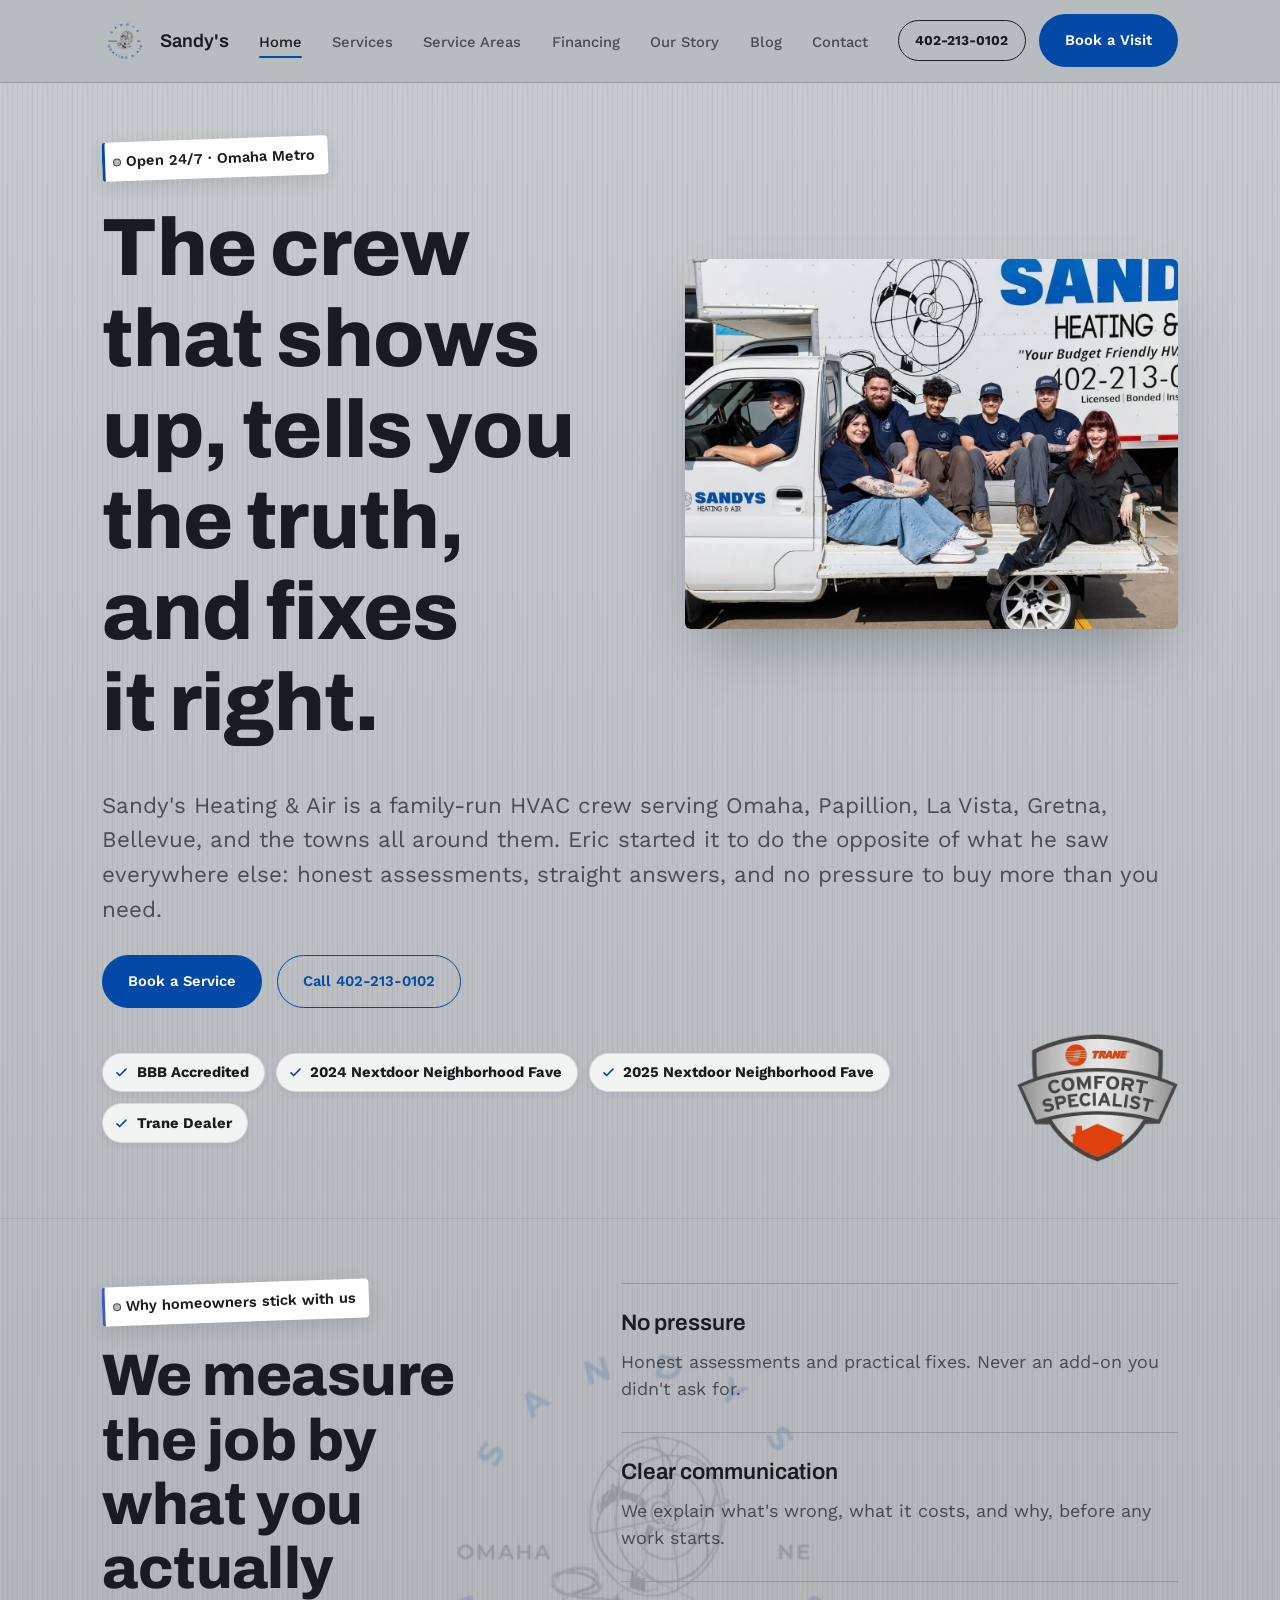
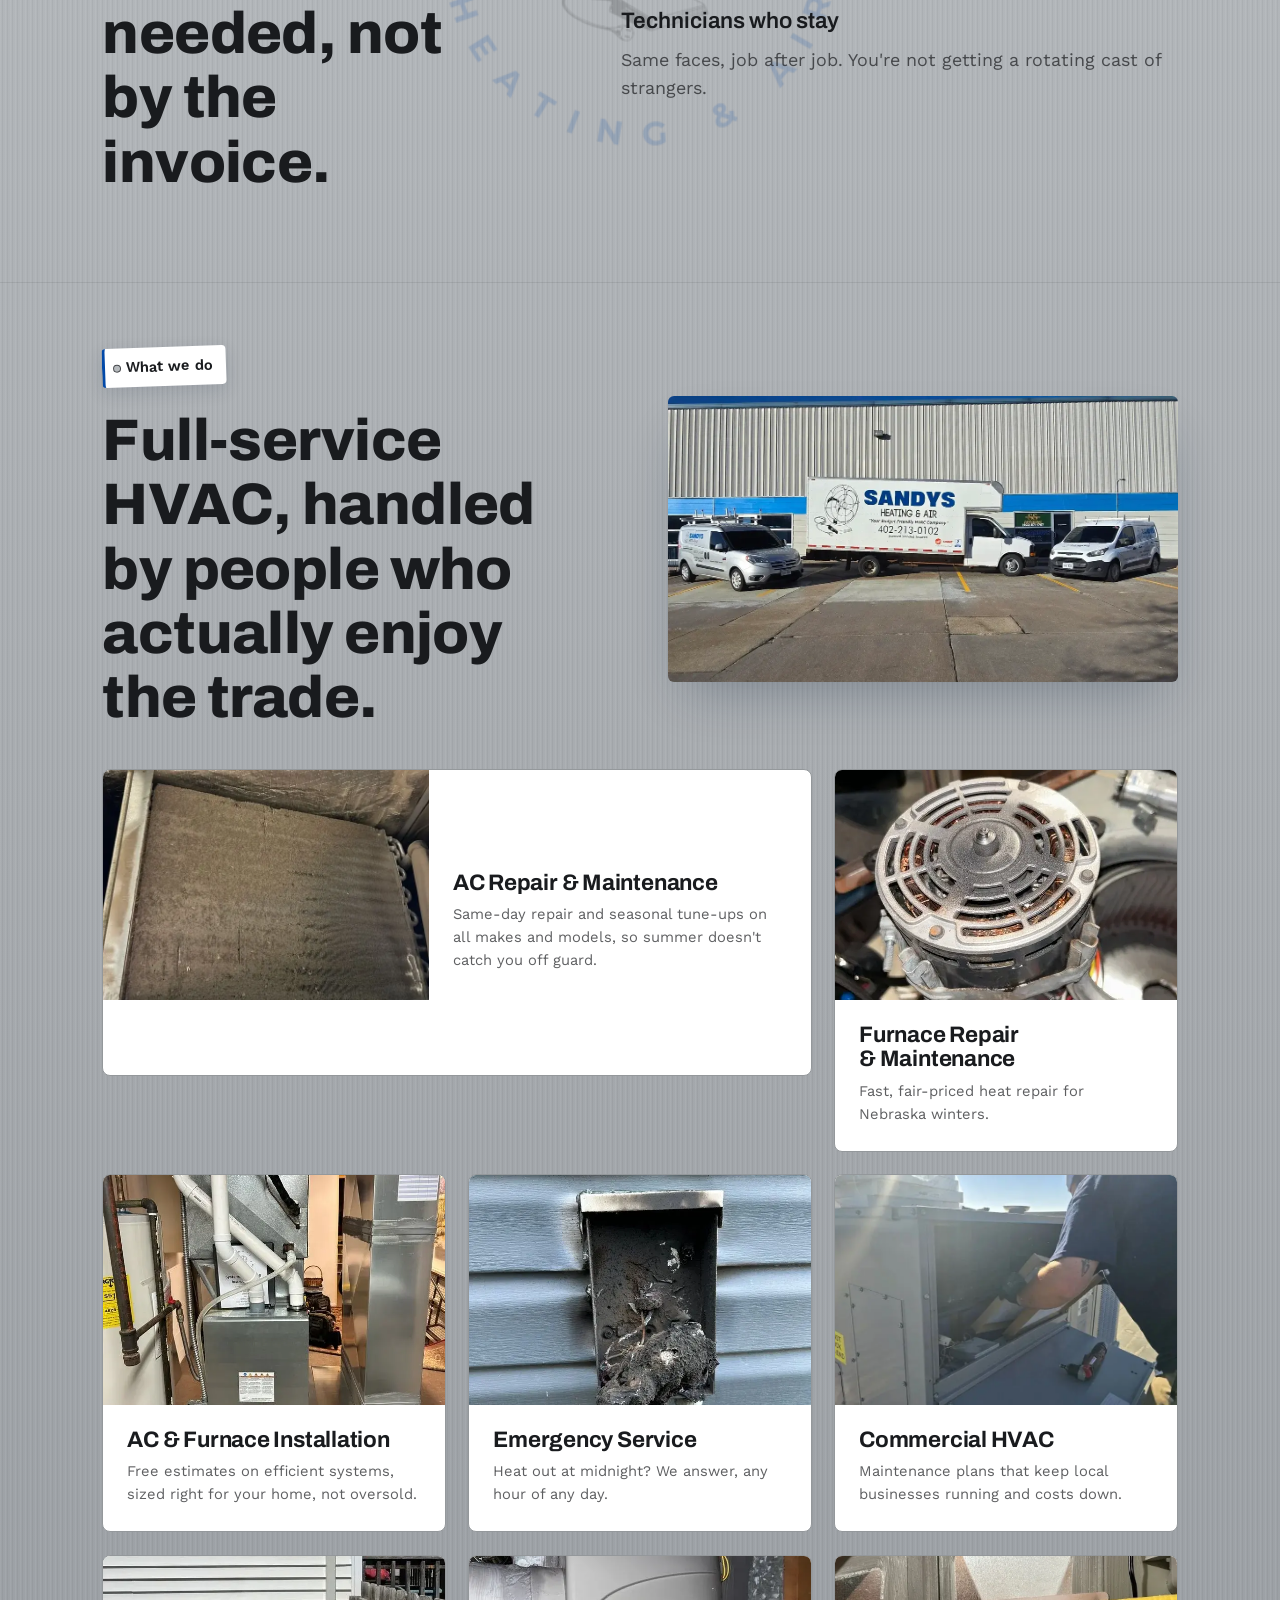
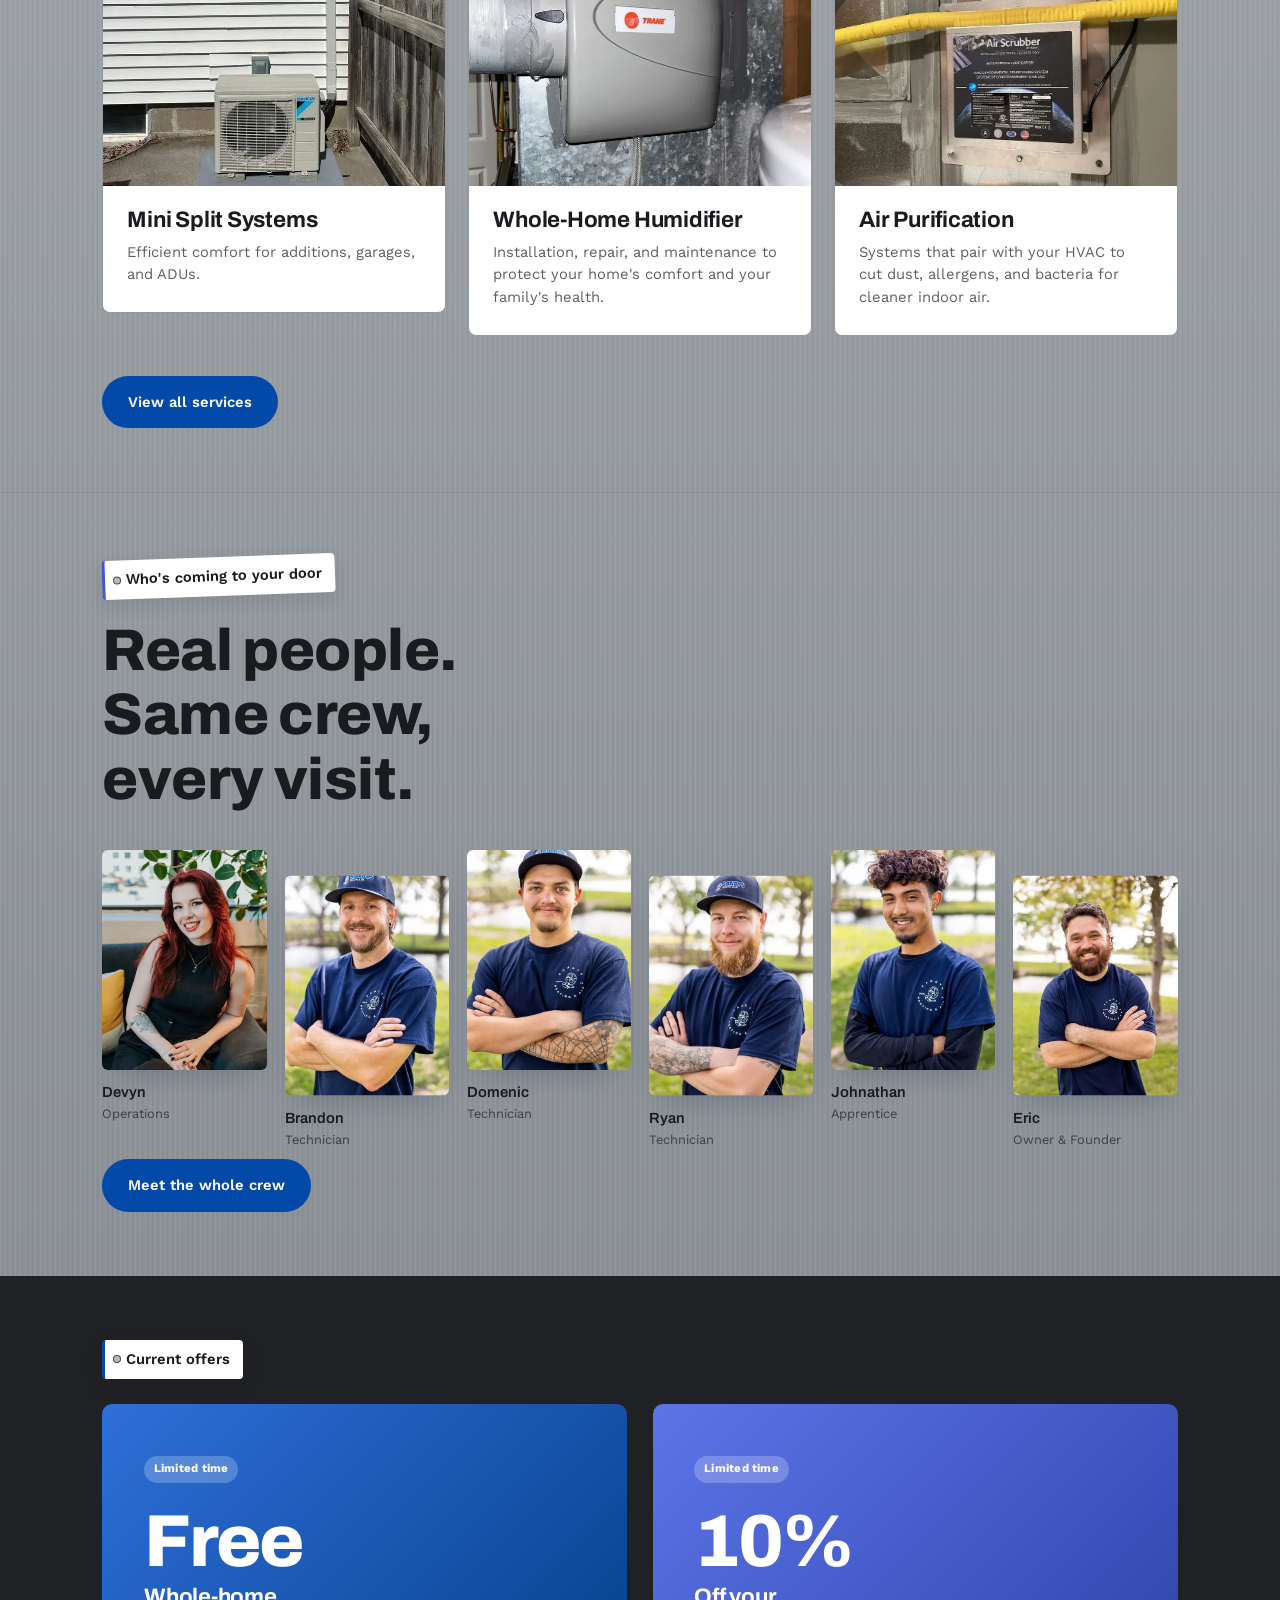
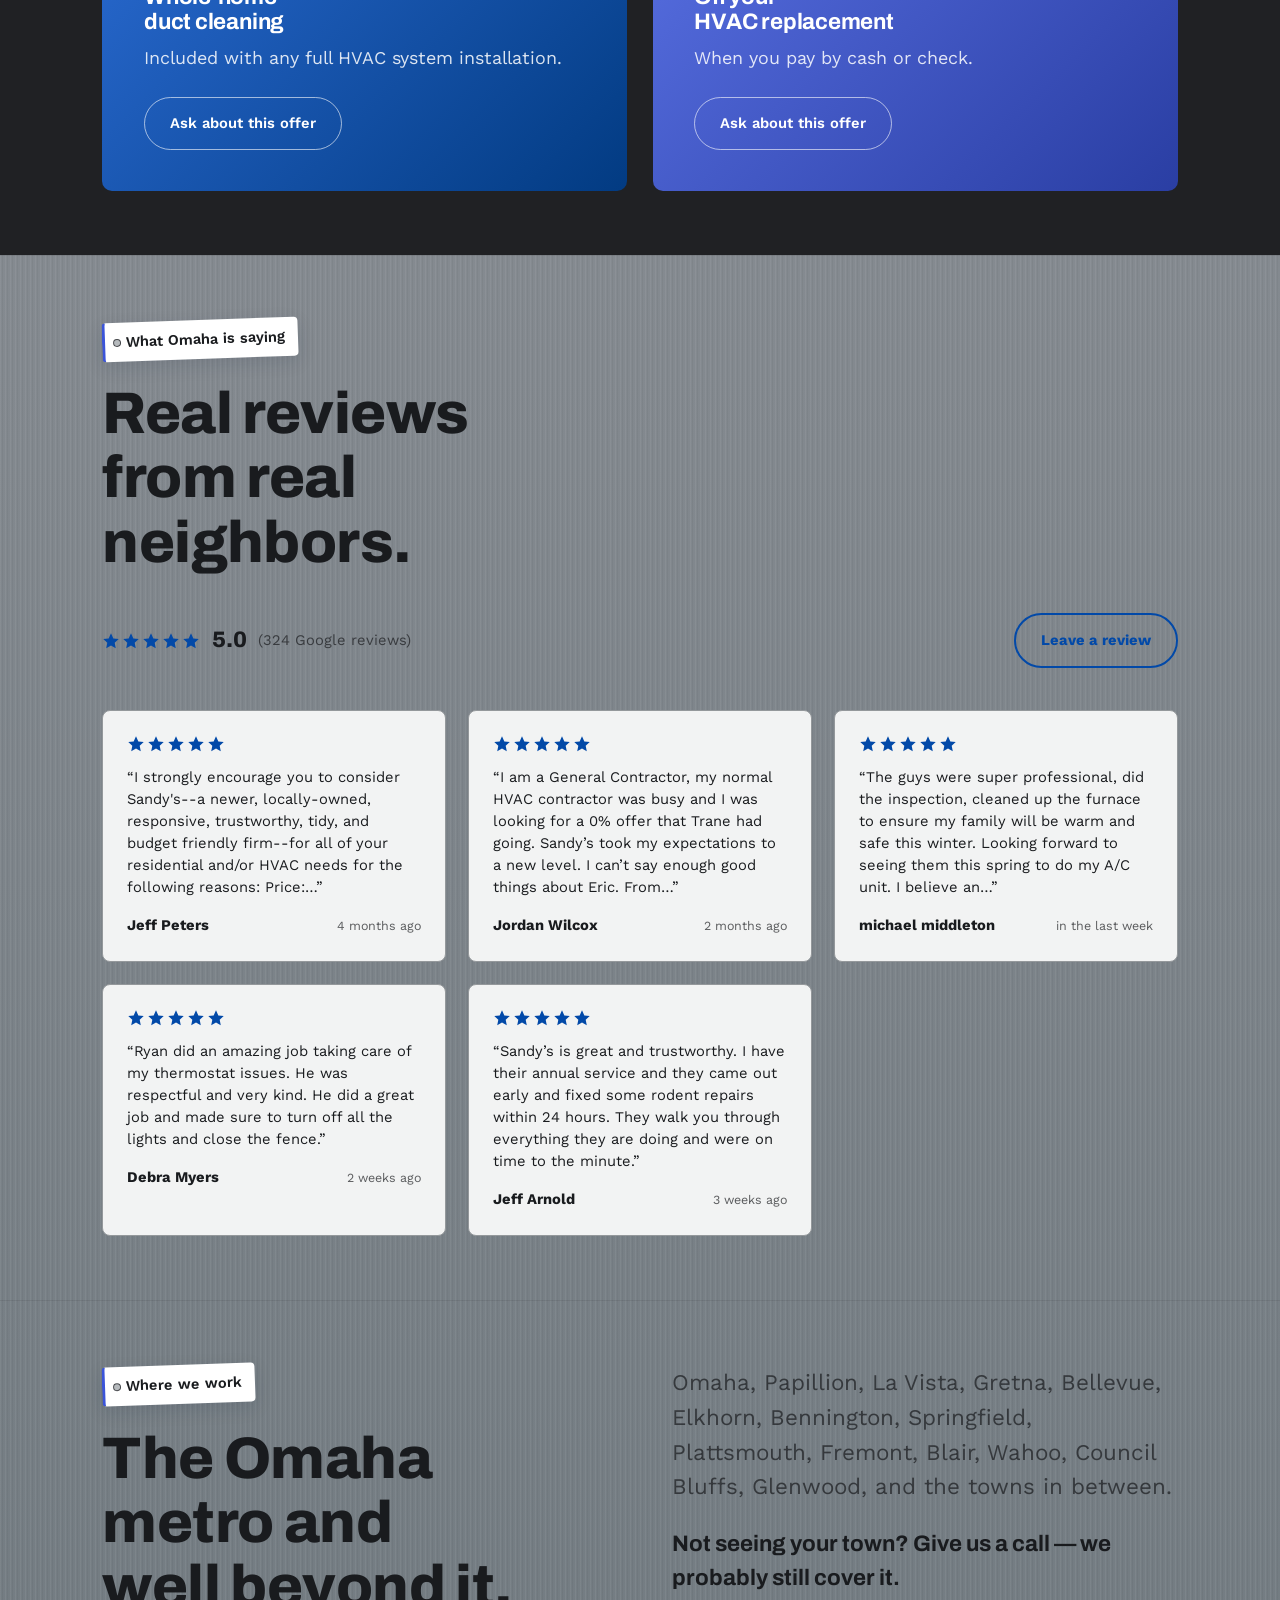
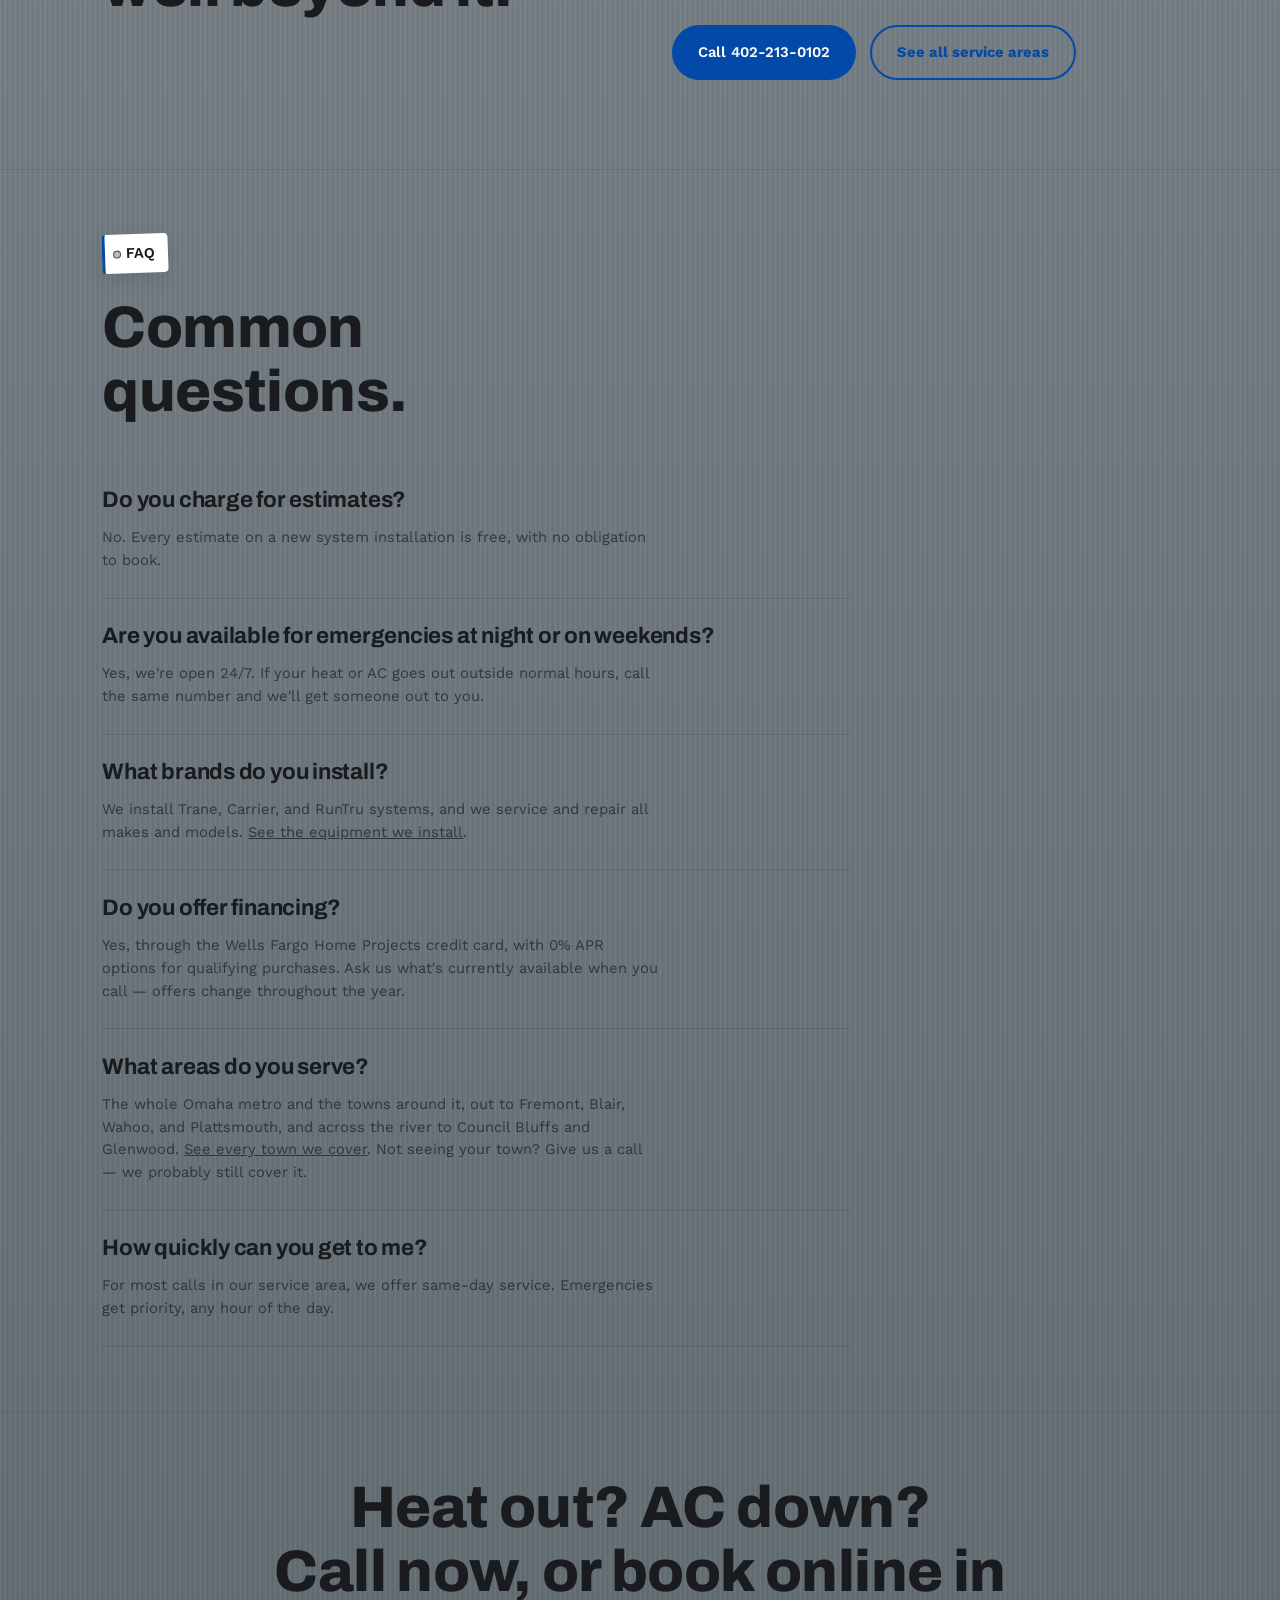
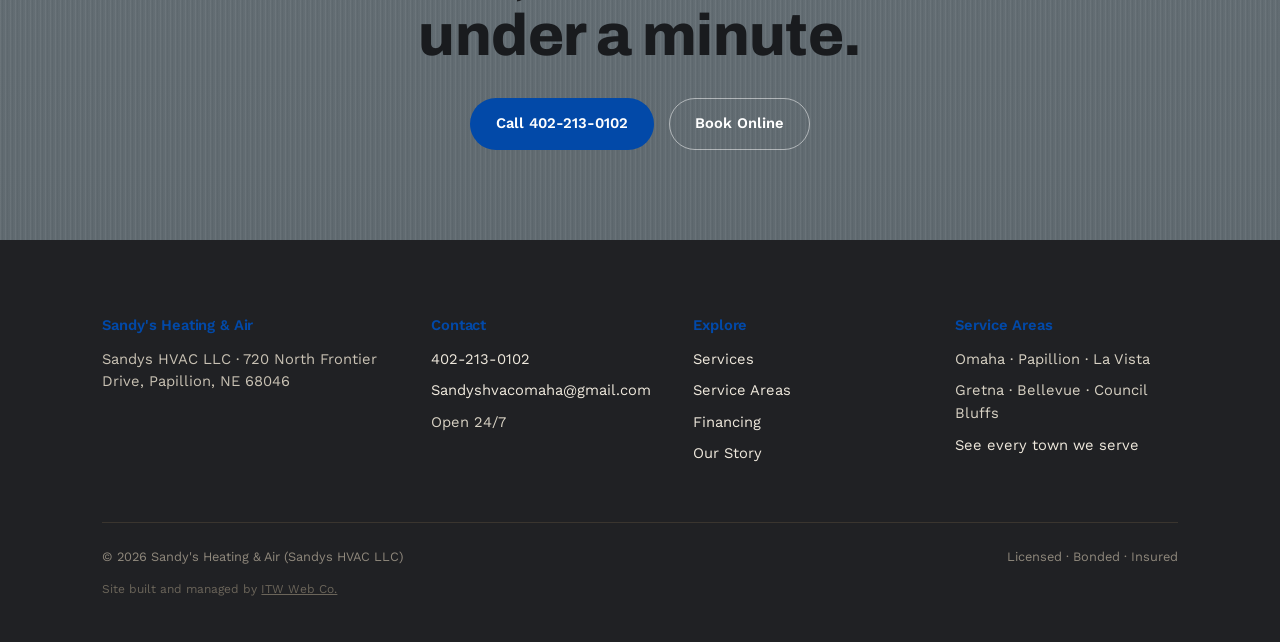
==== commit 68938d02: "Update Google reviews [automated]" ====
--- a/index.html
+++ b/index.html
@@ -257,6 +257,18 @@
       "@type": "Review",
       "author": {
         "@type": "Person",
+        "name": "michael middleton"
+      },
+      "reviewRating": {
+        "@type": "Rating",
+        "ratingValue": "5"
+      },
+      "reviewBody": "The guys were super professional,  did the inspection,  cleaned up the furnace to ensure my family will be warm and safe this winter. Looking forward to seeing them this spring to do my A/C unit. I believe an apprentice was apart of the team, I could hear him explaining everything that needed to be "
+    },
+    {
+      "@type": "Review",
+      "author": {
+        "@type": "Person",
         "name": "Debra Myers"
       },
       "reviewRating": {
@@ -276,18 +288,6 @@
         "ratingValue": "5"
       },
       "reviewBody": "Sandy\u2019s is great and trustworthy. I have their annual service and they came out early and fixed some rodent repairs within 24 hours. They walk you through everything they are doing and were on time to the minute."
-    },
-    {
-      "@type": "Review",
-      "author": {
-        "@type": "Person",
-        "name": "Matt McCoy"
-      },
-      "reviewRating": {
-        "@type": "Rating",
-        "ratingValue": "5"
-      },
-      "reviewBody": "Thought I was going to need a complete heat pack for my electric furnace that was blowing nothing but cold air.  Brandon troubleshot the system and found a short in a wire that was causing a back voltage reset.  Up and running at a fraction of the cost."
     }
   ]
 }
@@ -639,10 +639,18 @@
         </div>
         <div class="review-card">
           <div class="review-stars"><svg viewBox="0 0 20 20" aria-hidden="true"><path d="M10 1.5l2.6 5.6 6 .7-4.5 4.2 1.2 6-5.3-3-5.3 3 1.2-6L1.4 7.8l6-.7z" fill="var(--ember)" stroke="none" stroke-width="1"/></svg><svg viewBox="0 0 20 20" aria-hidden="true"><path d="M10 1.5l2.6 5.6 6 .7-4.5 4.2 1.2 6-5.3-3-5.3 3 1.2-6L1.4 7.8l6-.7z" fill="var(--ember)" stroke="none" stroke-width="1"/></svg><svg viewBox="0 0 20 20" aria-hidden="true"><path d="M10 1.5l2.6 5.6 6 .7-4.5 4.2 1.2 6-5.3-3-5.3 3 1.2-6L1.4 7.8l6-.7z" fill="var(--ember)" stroke="none" stroke-width="1"/></svg><svg viewBox="0 0 20 20" aria-hidden="true"><path d="M10 1.5l2.6 5.6 6 .7-4.5 4.2 1.2 6-5.3-3-5.3 3 1.2-6L1.4 7.8l6-.7z" fill="var(--ember)" stroke="none" stroke-width="1"/></svg><svg viewBox="0 0 20 20" aria-hidden="true"><path d="M10 1.5l2.6 5.6 6 .7-4.5 4.2 1.2 6-5.3-3-5.3 3 1.2-6L1.4 7.8l6-.7z" fill="var(--ember)" stroke="none" stroke-width="1"/></svg></div>
+          <p class="review-text">&ldquo;The guys were super professional,  did the inspection,  cleaned up the furnace to ensure my family will be warm and safe this winter. Looking forward to seeing them this spring to do my A/C unit. I believe an…&rdquo;</p>
+          <div class="review-meta">
+            <span class="review-author">michael middleton</span>
+            <span class="review-date">in the last week</span>
+          </div>
+        </div>
+        <div class="review-card">
+          <div class="review-stars"><svg viewBox="0 0 20 20" aria-hidden="true"><path d="M10 1.5l2.6 5.6 6 .7-4.5 4.2 1.2 6-5.3-3-5.3 3 1.2-6L1.4 7.8l6-.7z" fill="var(--ember)" stroke="none" stroke-width="1"/></svg><svg viewBox="0 0 20 20" aria-hidden="true"><path d="M10 1.5l2.6 5.6 6 .7-4.5 4.2 1.2 6-5.3-3-5.3 3 1.2-6L1.4 7.8l6-.7z" fill="var(--ember)" stroke="none" stroke-width="1"/></svg><svg viewBox="0 0 20 20" aria-hidden="true"><path d="M10 1.5l2.6 5.6 6 .7-4.5 4.2 1.2 6-5.3-3-5.3 3 1.2-6L1.4 7.8l6-.7z" fill="var(--ember)" stroke="none" stroke-width="1"/></svg><svg viewBox="0 0 20 20" aria-hidden="true"><path d="M10 1.5l2.6 5.6 6 .7-4.5 4.2 1.2 6-5.3-3-5.3 3 1.2-6L1.4 7.8l6-.7z" fill="var(--ember)" stroke="none" stroke-width="1"/></svg><svg viewBox="0 0 20 20" aria-hidden="true"><path d="M10 1.5l2.6 5.6 6 .7-4.5 4.2 1.2 6-5.3-3-5.3 3 1.2-6L1.4 7.8l6-.7z" fill="var(--ember)" stroke="none" stroke-width="1"/></svg></div>
           <p class="review-text">&ldquo;Ryan did an amazing job taking care of my thermostat issues. He was respectful and very kind. He did a great job and made sure to turn off all the lights and close the fence.&rdquo;</p>
           <div class="review-meta">
             <span class="review-author">Debra Myers</span>
-            <span class="review-date">a week ago</span>
+            <span class="review-date">2 weeks ago</span>
           </div>
         </div>
         <div class="review-card">
@@ -651,14 +659,6 @@
           <div class="review-meta">
             <span class="review-author">Jeff Arnold</span>
             <span class="review-date">3 weeks ago</span>
-          </div>
-        </div>
-        <div class="review-card">
-          <div class="review-stars"><svg viewBox="0 0 20 20" aria-hidden="true"><path d="M10 1.5l2.6 5.6 6 .7-4.5 4.2 1.2 6-5.3-3-5.3 3 1.2-6L1.4 7.8l6-.7z" fill="var(--ember)" stroke="none" stroke-width="1"/></svg><svg viewBox="0 0 20 20" aria-hidden="true"><path d="M10 1.5l2.6 5.6 6 .7-4.5 4.2 1.2 6-5.3-3-5.3 3 1.2-6L1.4 7.8l6-.7z" fill="var(--ember)" stroke="none" stroke-width="1"/></svg><svg viewBox="0 0 20 20" aria-hidden="true"><path d="M10 1.5l2.6 5.6 6 .7-4.5 4.2 1.2 6-5.3-3-5.3 3 1.2-6L1.4 7.8l6-.7z" fill="var(--ember)" stroke="none" stroke-width="1"/></svg><svg viewBox="0 0 20 20" aria-hidden="true"><path d="M10 1.5l2.6 5.6 6 .7-4.5 4.2 1.2 6-5.3-3-5.3 3 1.2-6L1.4 7.8l6-.7z" fill="var(--ember)" stroke="none" stroke-width="1"/></svg><svg viewBox="0 0 20 20" aria-hidden="true"><path d="M10 1.5l2.6 5.6 6 .7-4.5 4.2 1.2 6-5.3-3-5.3 3 1.2-6L1.4 7.8l6-.7z" fill="var(--ember)" stroke="none" stroke-width="1"/></svg></div>
-          <p class="review-text">&ldquo;Thought I was going to need a complete heat pack for my electric furnace that was blowing nothing but cold air.  Brandon troubleshot the system and found a short in a wire that was causing a back voltage reset.  Up…&rdquo;</p>
-          <div class="review-meta">
-            <span class="review-author">Matt McCoy</span>
-            <span class="review-date">in the last week</span>
           </div>
         </div>
         </div>
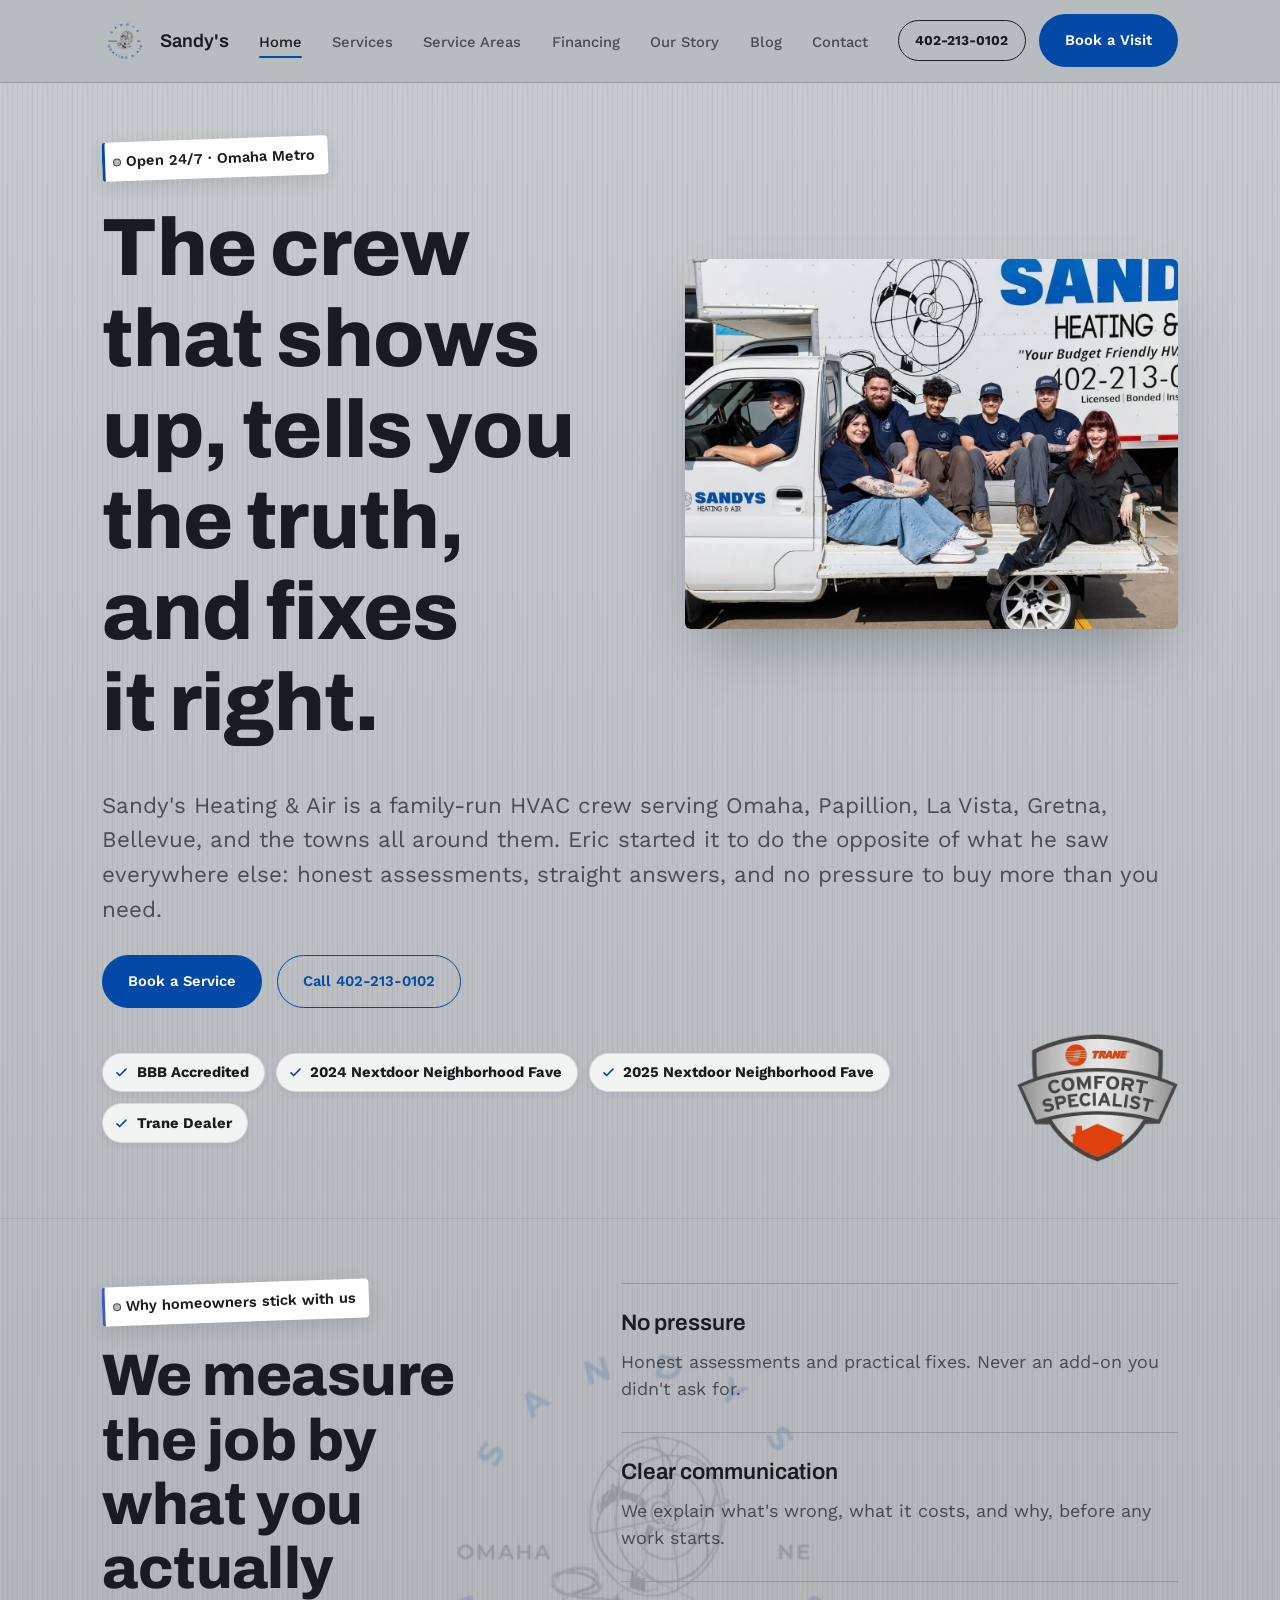
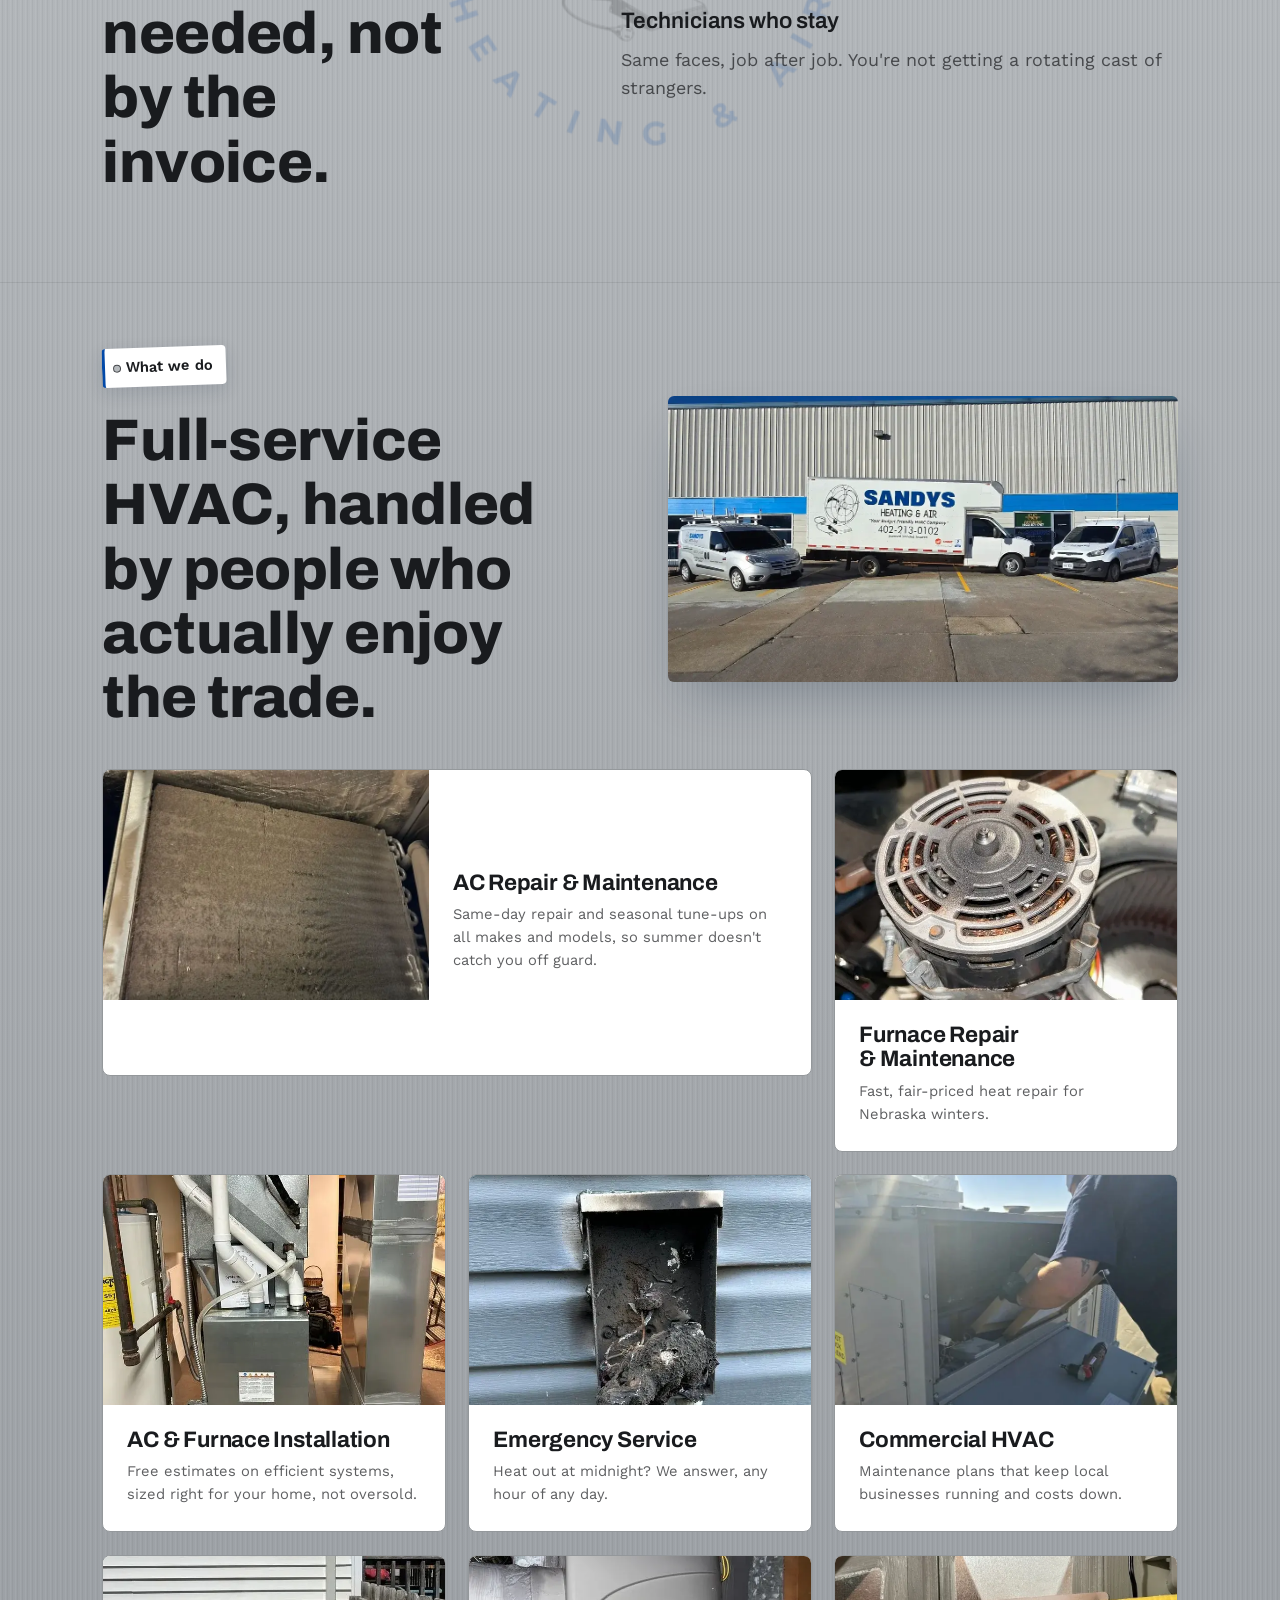
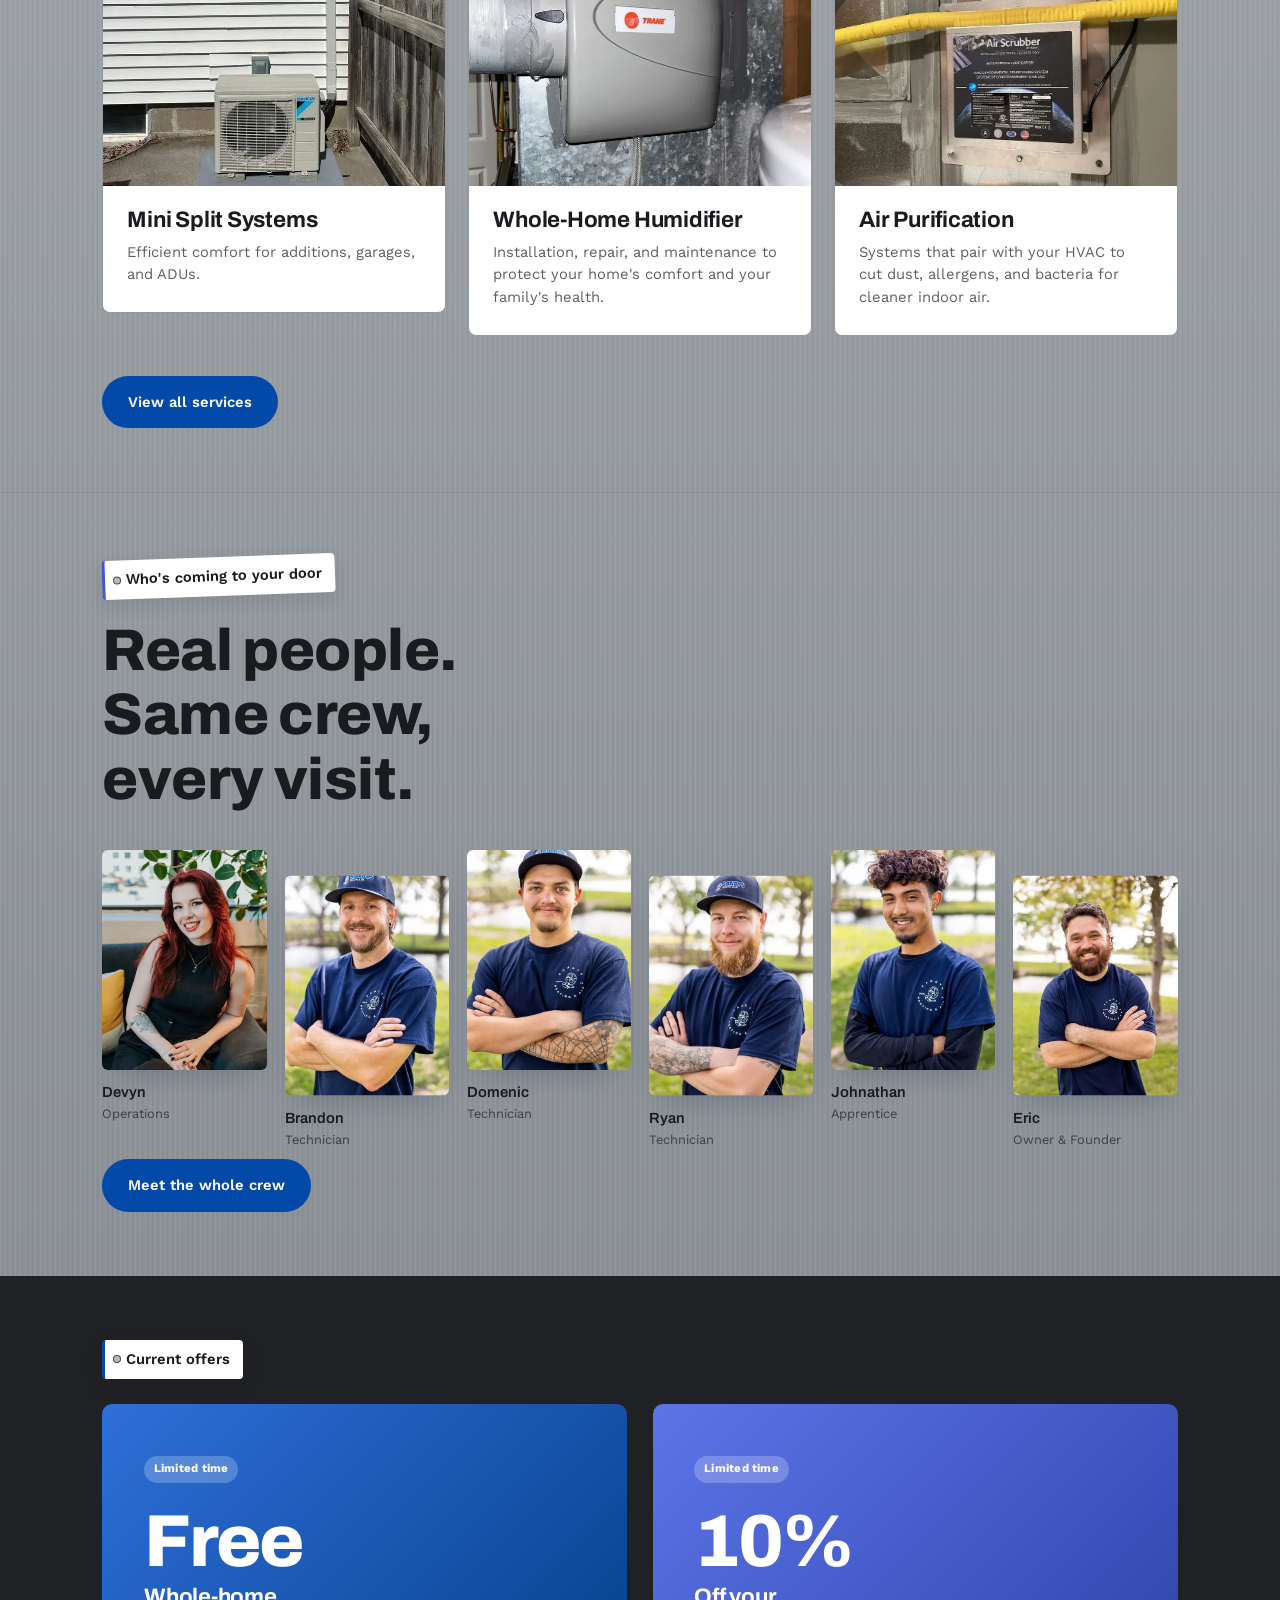
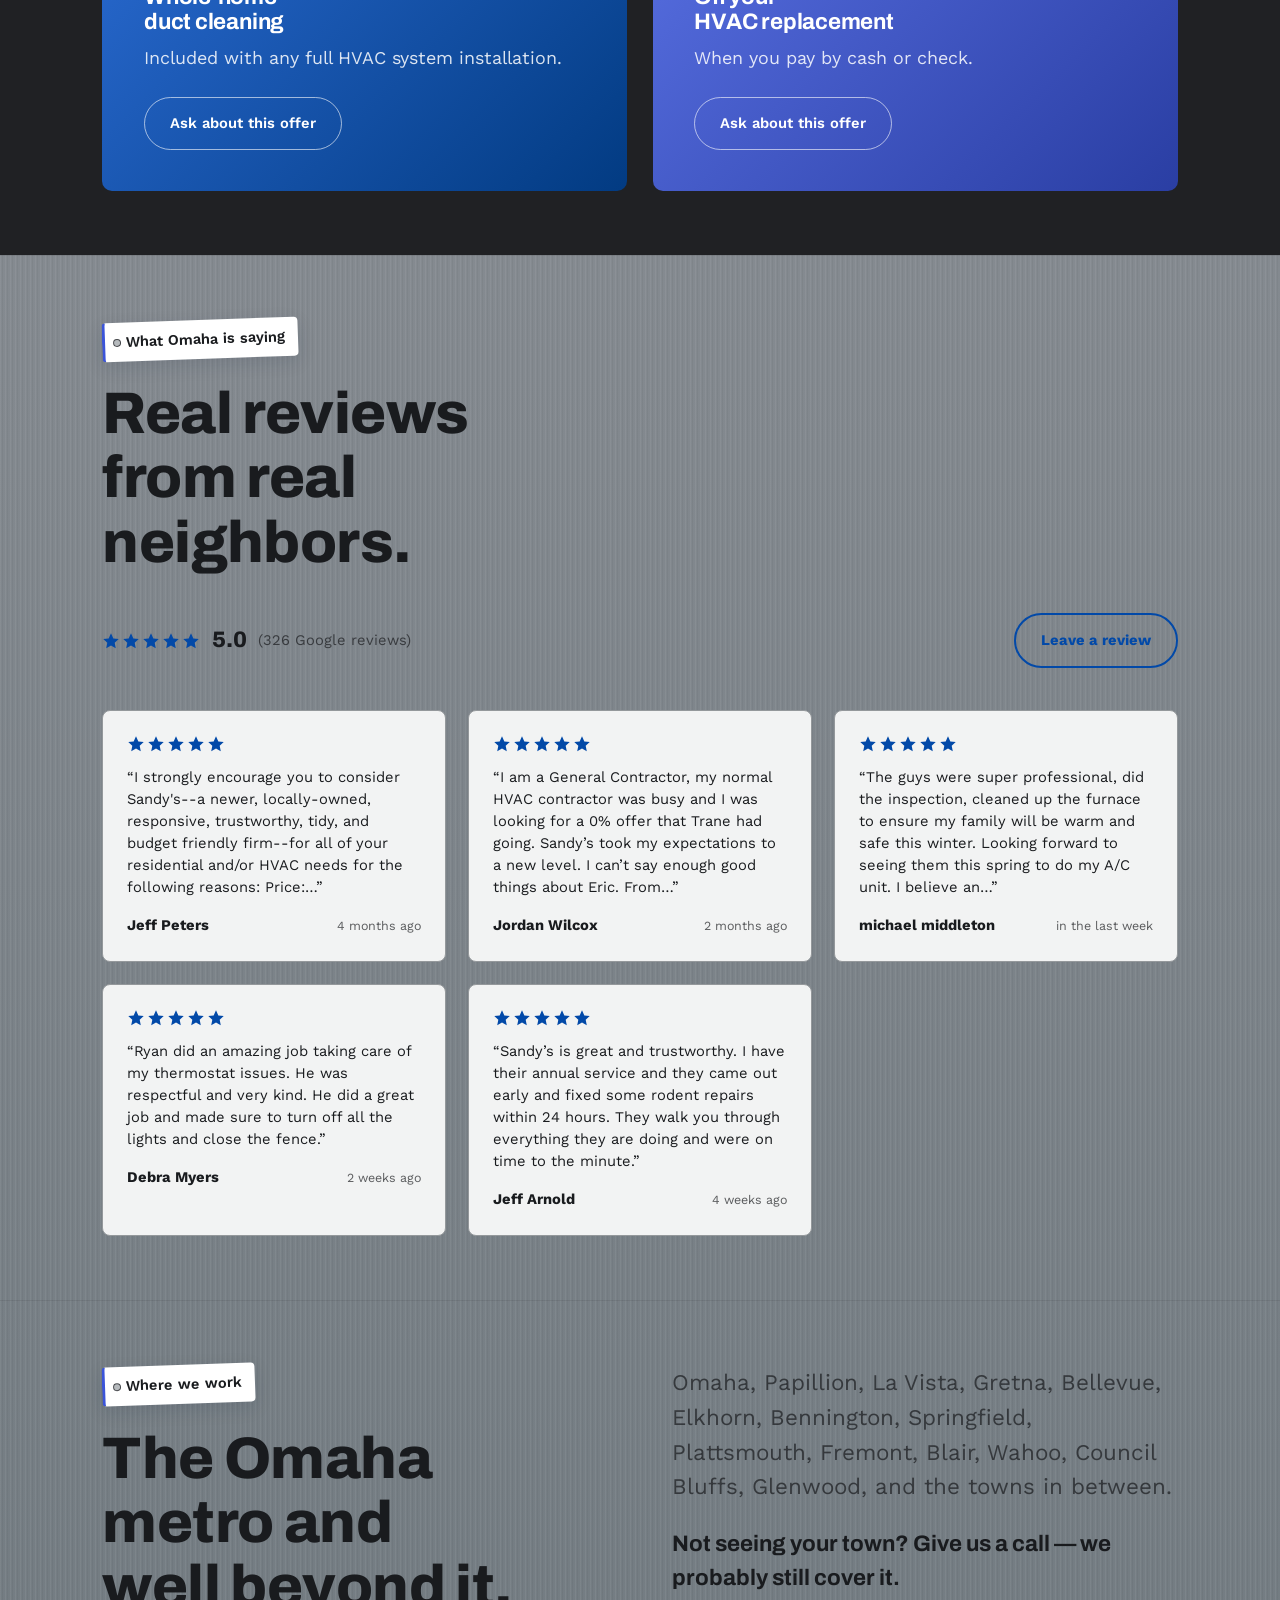
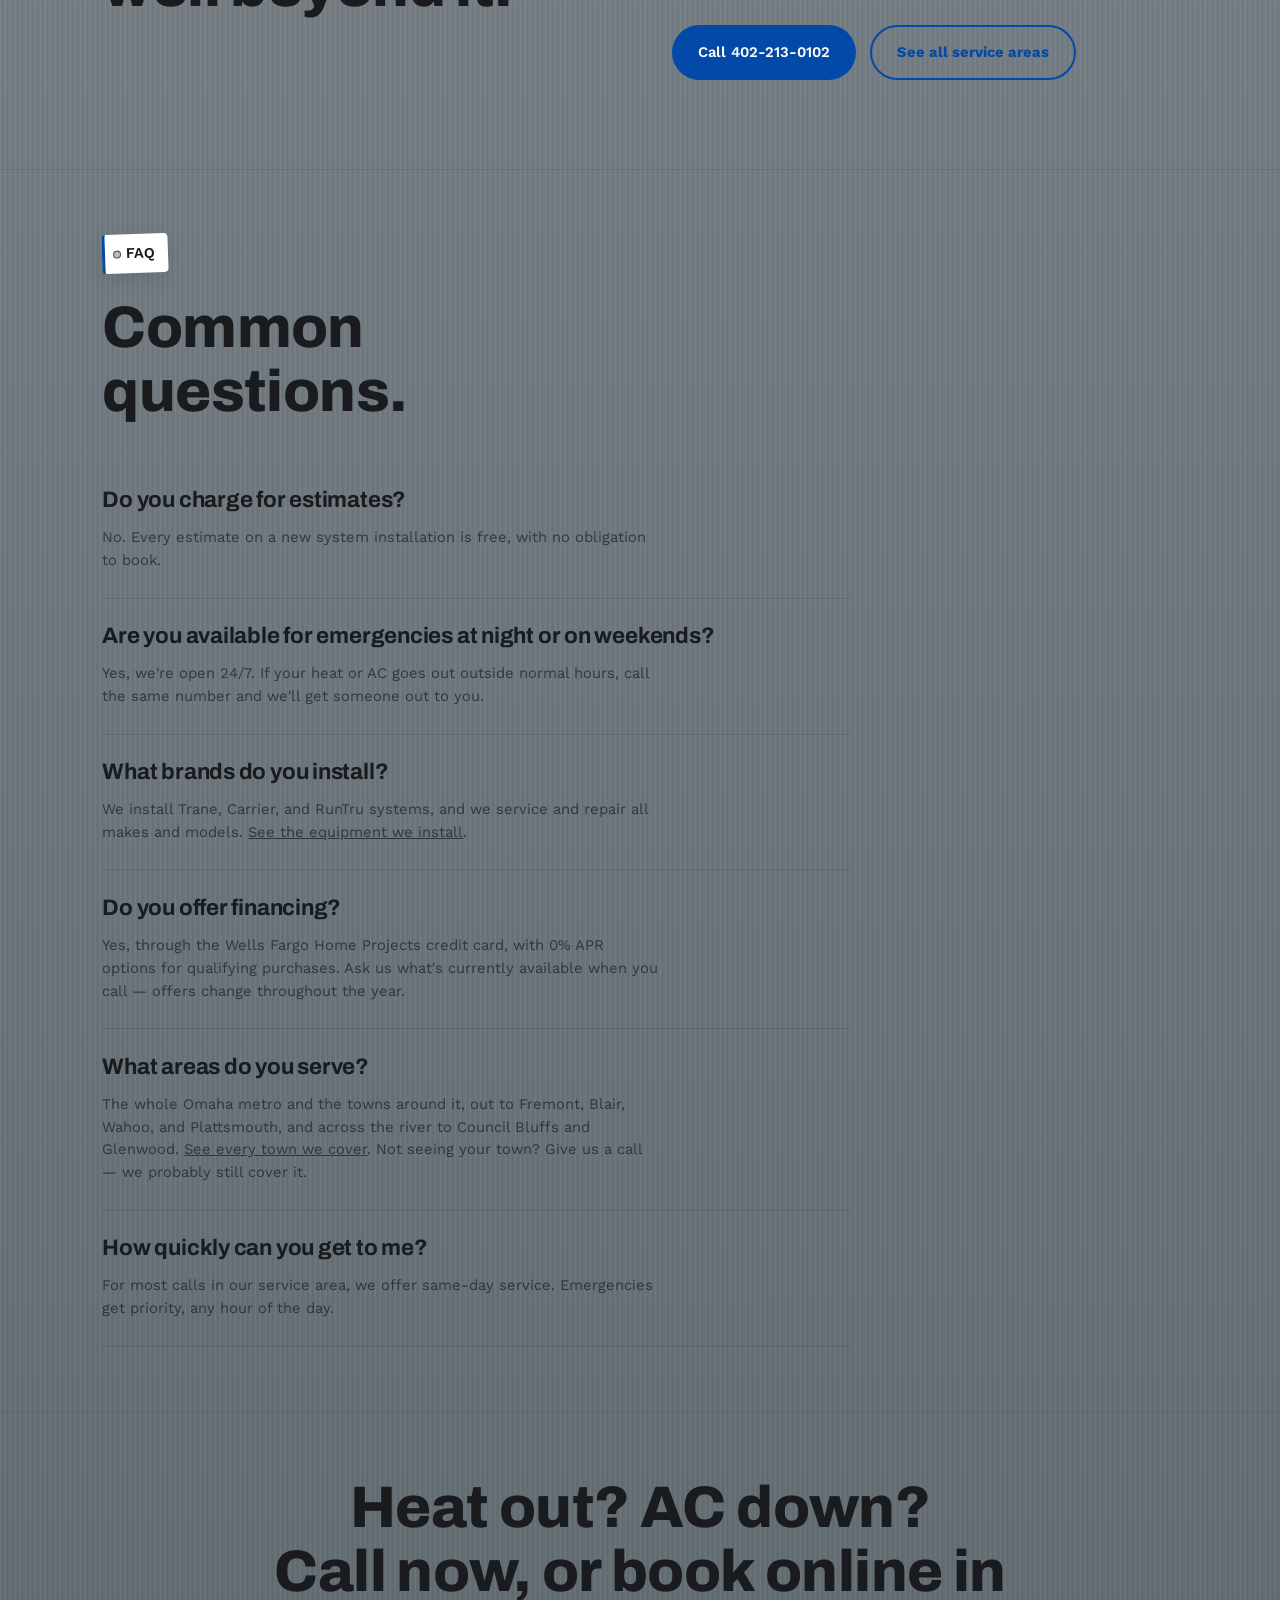
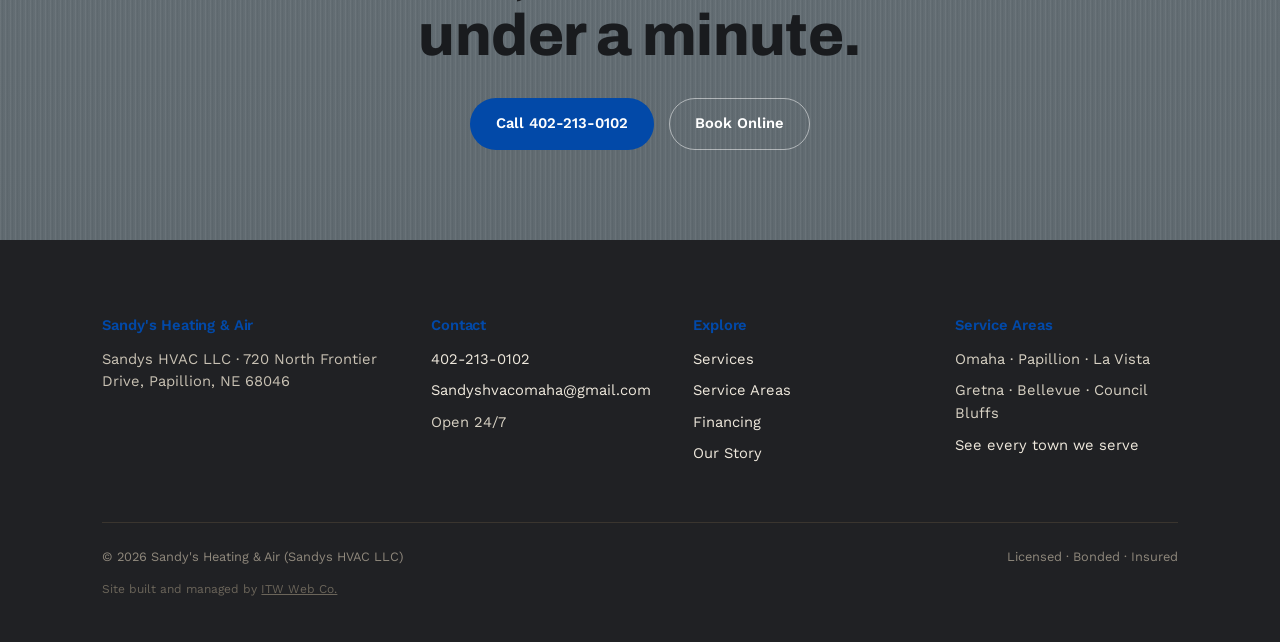
==== commit 187a7198: "Update Google reviews [automated]" ====
--- a/index.html
+++ b/index.html
@@ -226,7 +226,7 @@
   "aggregateRating": {
     "@type": "AggregateRating",
     "ratingValue": "5",
-    "reviewCount": "324"
+    "reviewCount": "326"
   },
   "review": [
     {
@@ -615,7 +615,7 @@
         <div class="reviews-summary">
           <div class="reviews-summary-stars"><svg viewBox="0 0 20 20" aria-hidden="true"><path d="M10 1.5l2.6 5.6 6 .7-4.5 4.2 1.2 6-5.3-3-5.3 3 1.2-6L1.4 7.8l6-.7z" fill="var(--ember)" stroke="none" stroke-width="1"/></svg><svg viewBox="0 0 20 20" aria-hidden="true"><path d="M10 1.5l2.6 5.6 6 .7-4.5 4.2 1.2 6-5.3-3-5.3 3 1.2-6L1.4 7.8l6-.7z" fill="var(--ember)" stroke="none" stroke-width="1"/></svg><svg viewBox="0 0 20 20" aria-hidden="true"><path d="M10 1.5l2.6 5.6 6 .7-4.5 4.2 1.2 6-5.3-3-5.3 3 1.2-6L1.4 7.8l6-.7z" fill="var(--ember)" stroke="none" stroke-width="1"/></svg><svg viewBox="0 0 20 20" aria-hidden="true"><path d="M10 1.5l2.6 5.6 6 .7-4.5 4.2 1.2 6-5.3-3-5.3 3 1.2-6L1.4 7.8l6-.7z" fill="var(--ember)" stroke="none" stroke-width="1"/></svg><svg viewBox="0 0 20 20" aria-hidden="true"><path d="M10 1.5l2.6 5.6 6 .7-4.5 4.2 1.2 6-5.3-3-5.3 3 1.2-6L1.4 7.8l6-.7z" fill="var(--ember)" stroke="none" stroke-width="1"/></svg></div>
           <span class="reviews-summary-score">5.0</span>
-          <span class="reviews-summary-count">(324 Google reviews)</span>
+          <span class="reviews-summary-count">(326 Google reviews)</span>
           <a class="btn btn-ghost btn-accent reviews-summary-cta" href="https://maps.google.com/?cid=18279644084477191325&amp;g_mp=CiVnb29nbGUubWFwcy5wbGFjZXMudjEuUGxhY2VzLkdldFBsYWNlEAIYBCAA" target="_blank" rel="noopener">Leave a review</a>
         </div>
         <div class="review-grid">
@@ -658,7 +658,7 @@
           <p class="review-text">&ldquo;Sandy’s is great and trustworthy. I have their annual service and they came out early and fixed some rodent repairs within 24 hours. They walk you through everything they are doing and were on time to the minute.&rdquo;</p>
           <div class="review-meta">
             <span class="review-author">Jeff Arnold</span>
-            <span class="review-date">3 weeks ago</span>
+            <span class="review-date">4 weeks ago</span>
           </div>
         </div>
         </div>
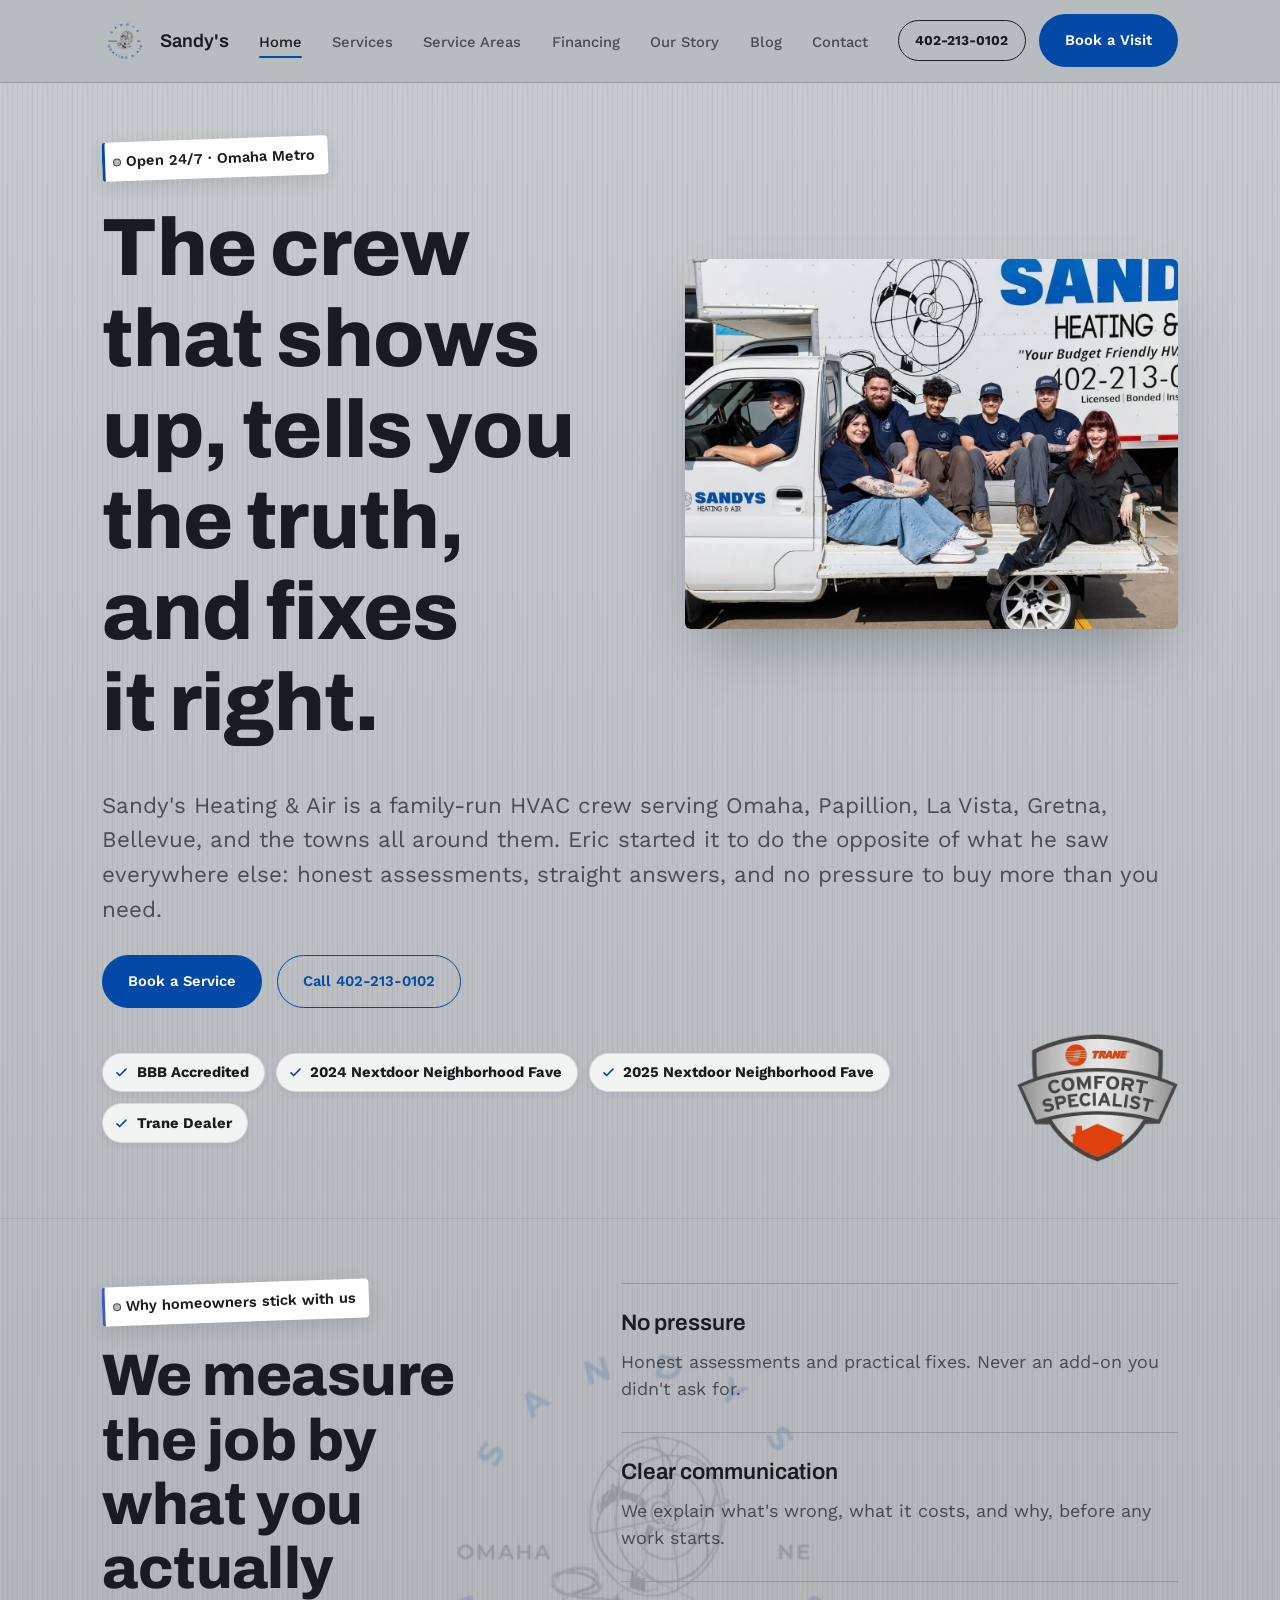
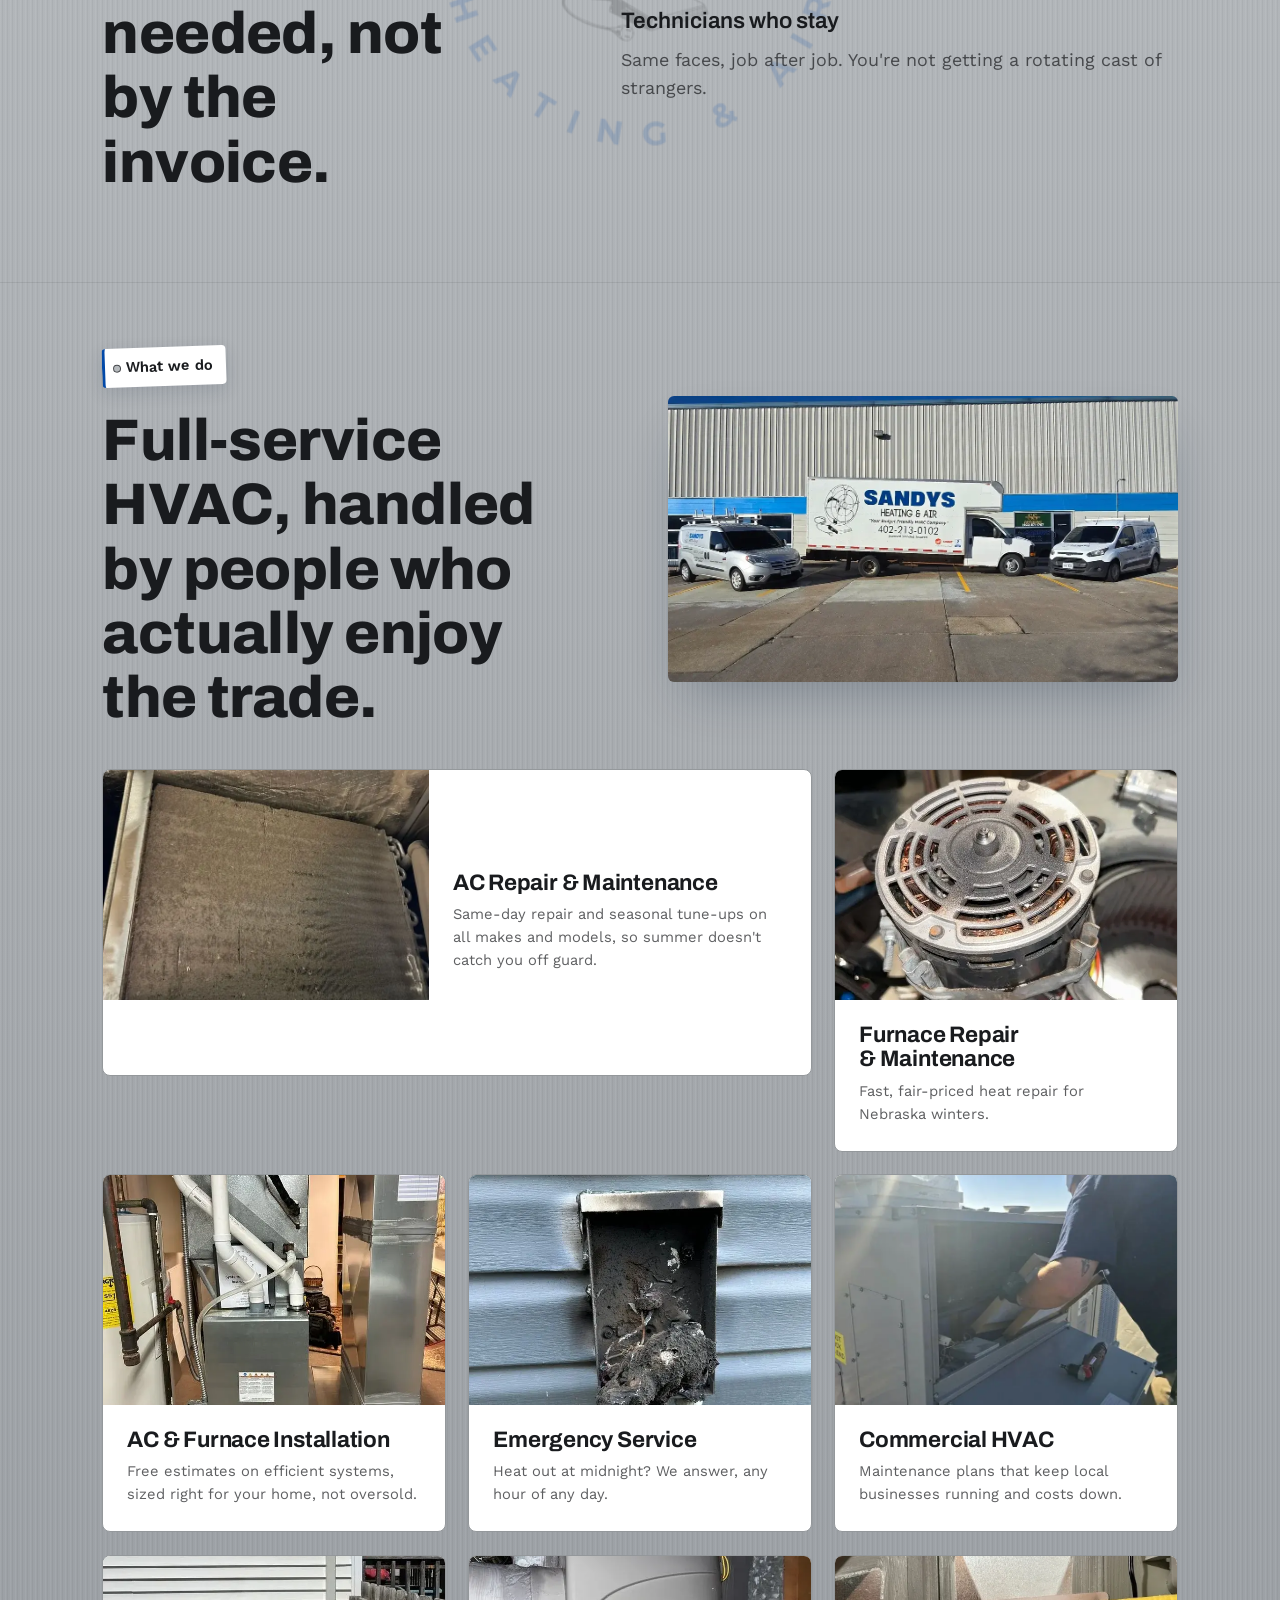
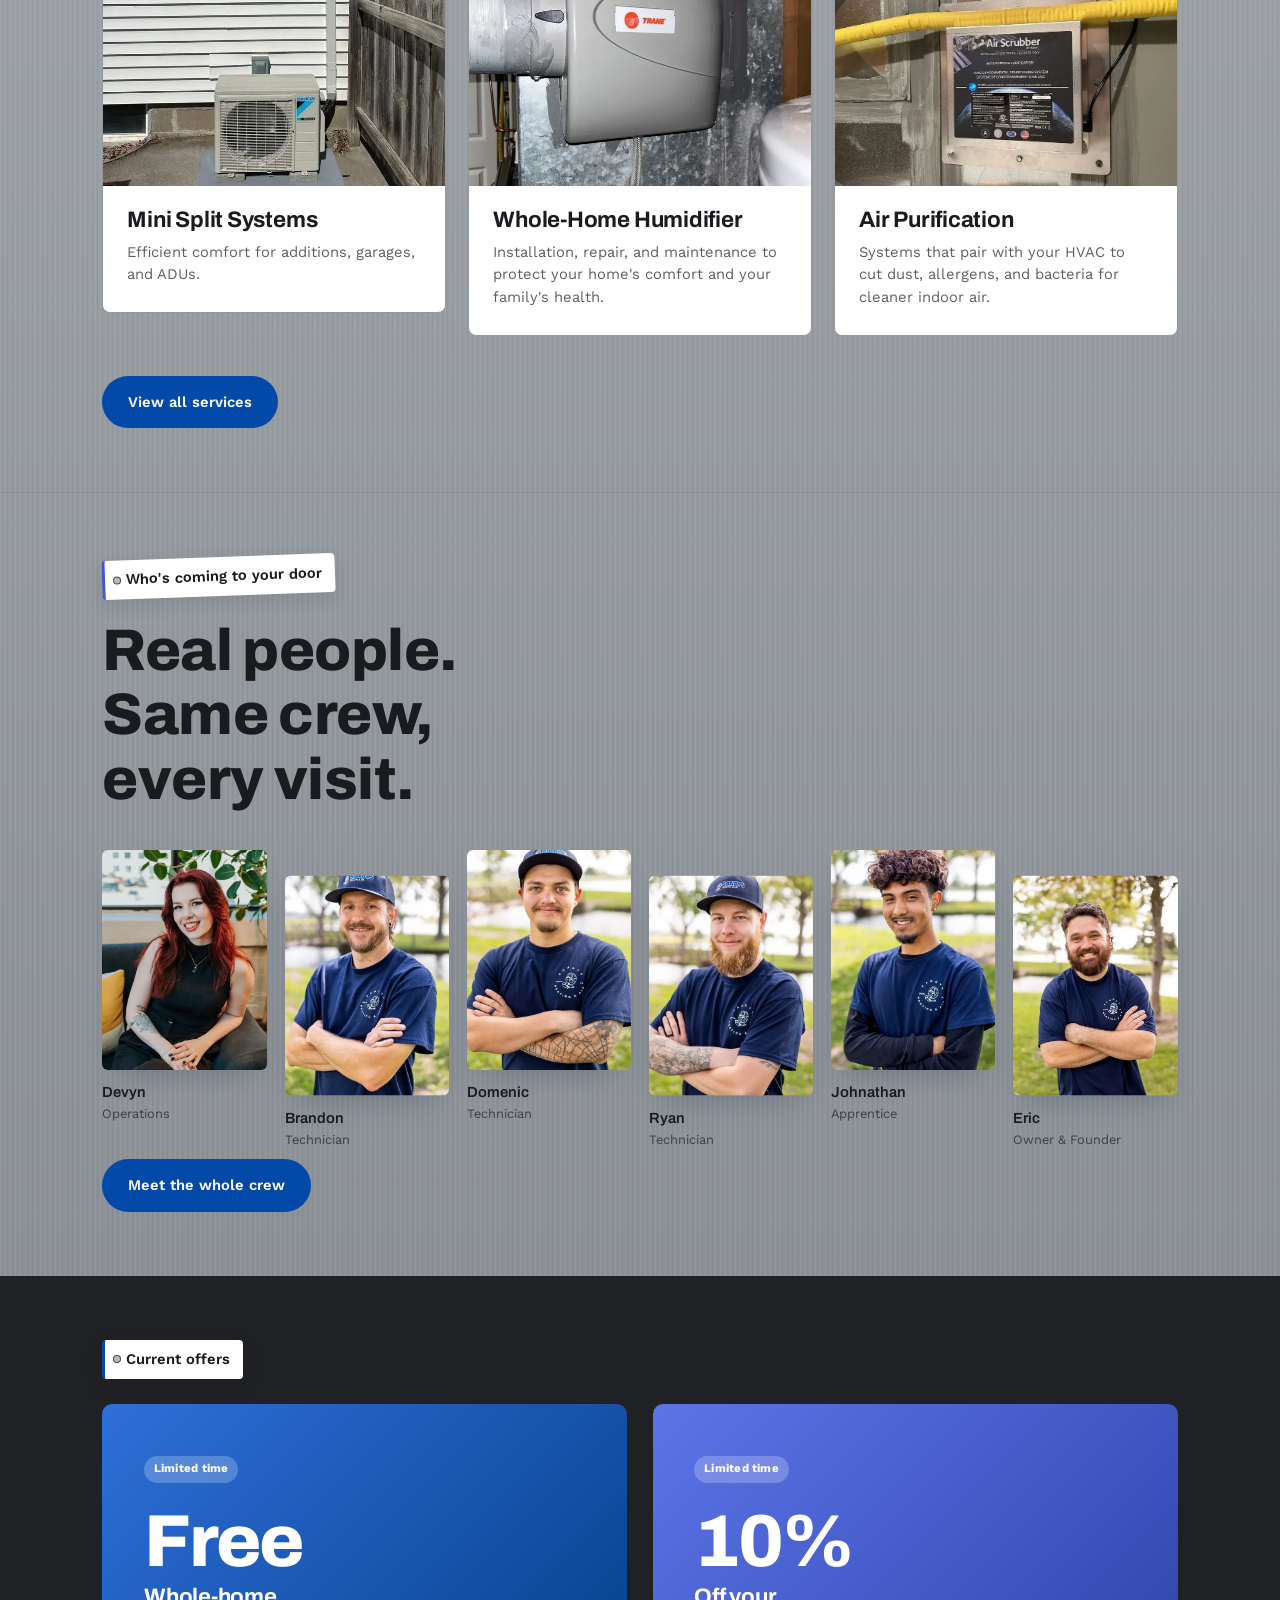
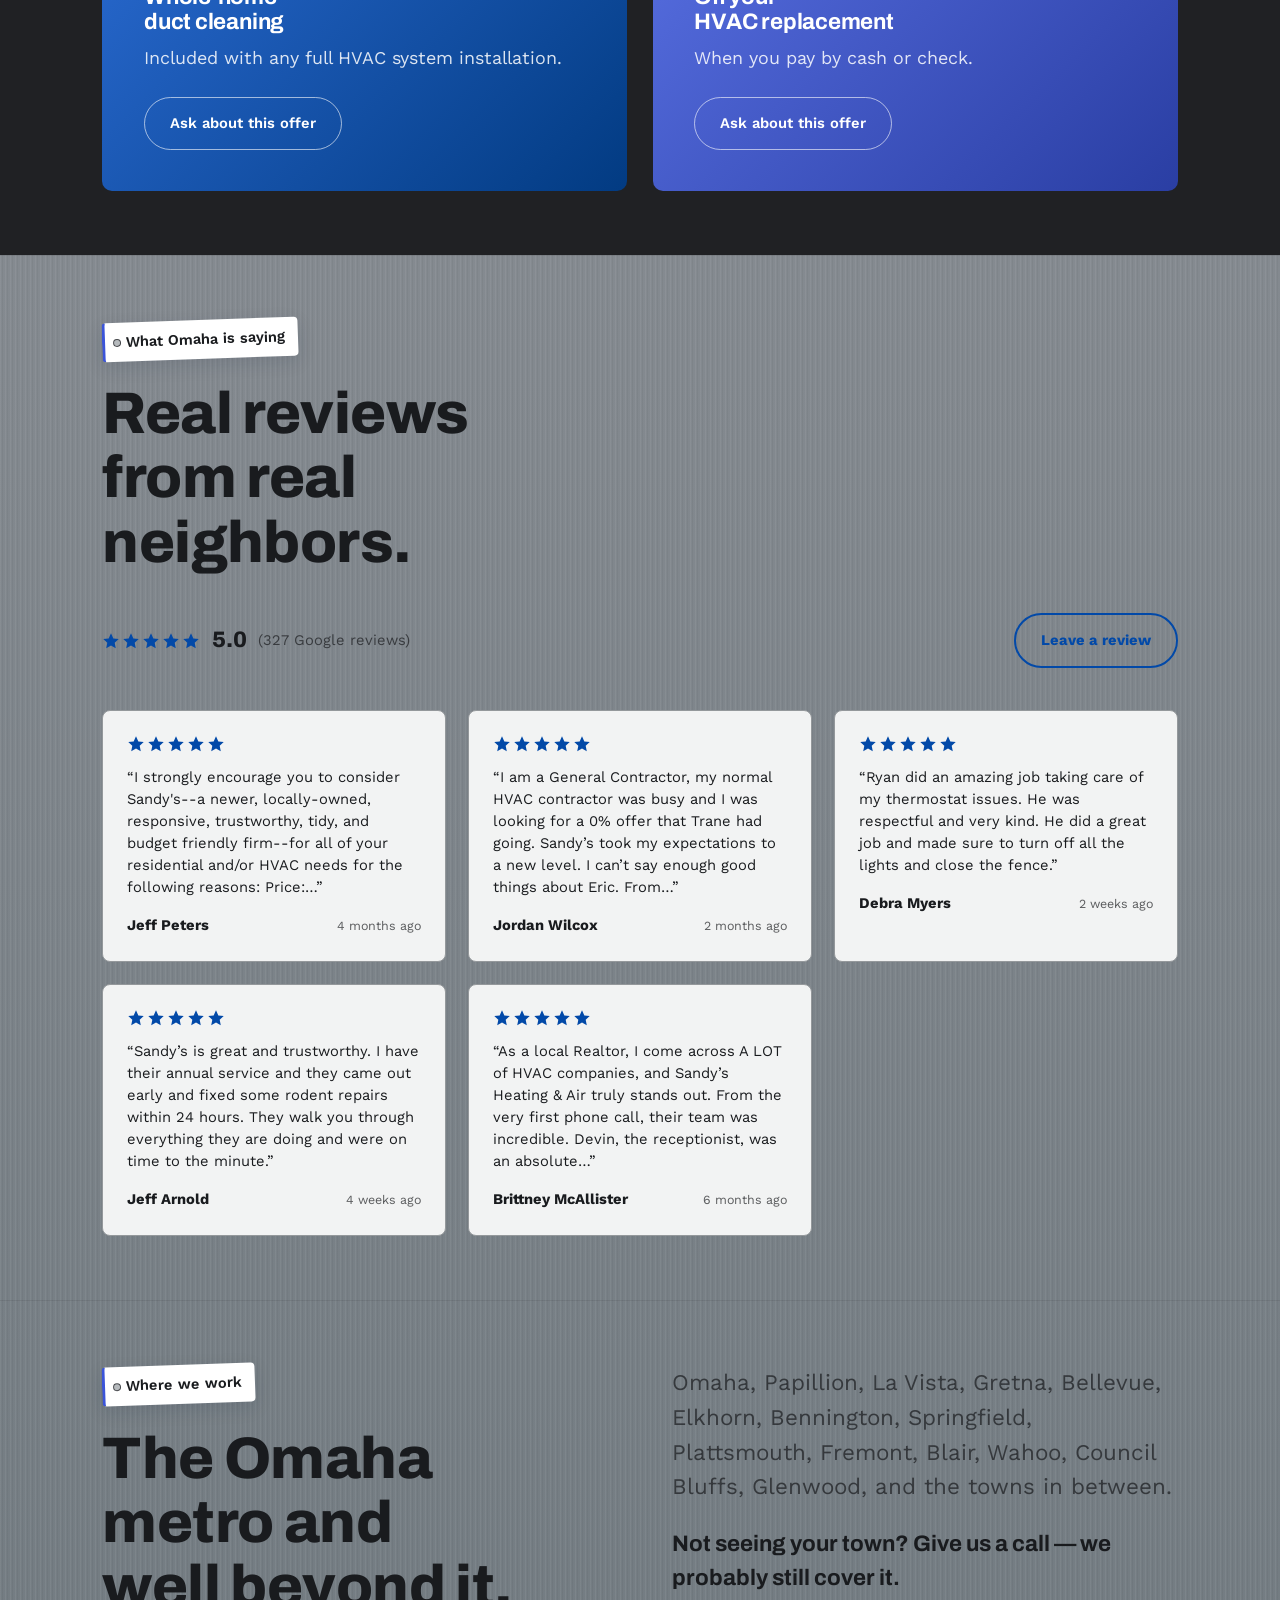
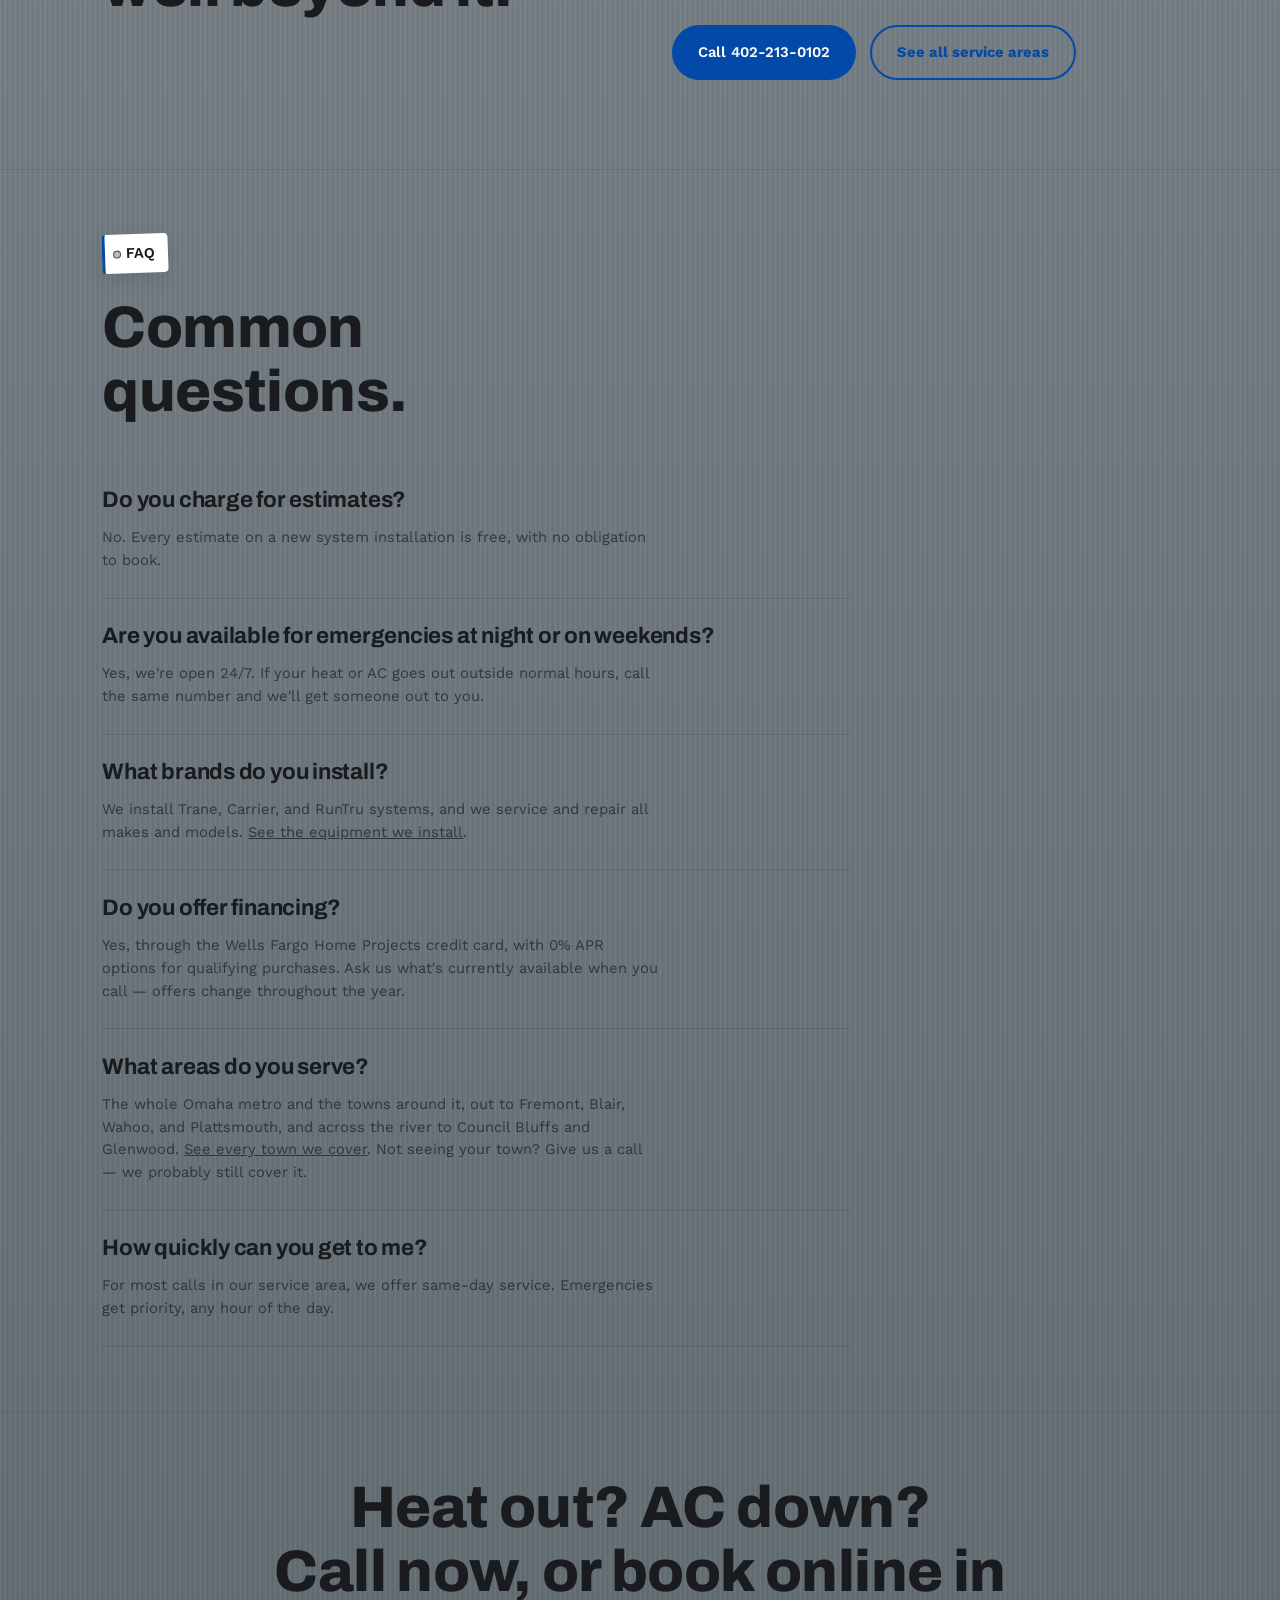
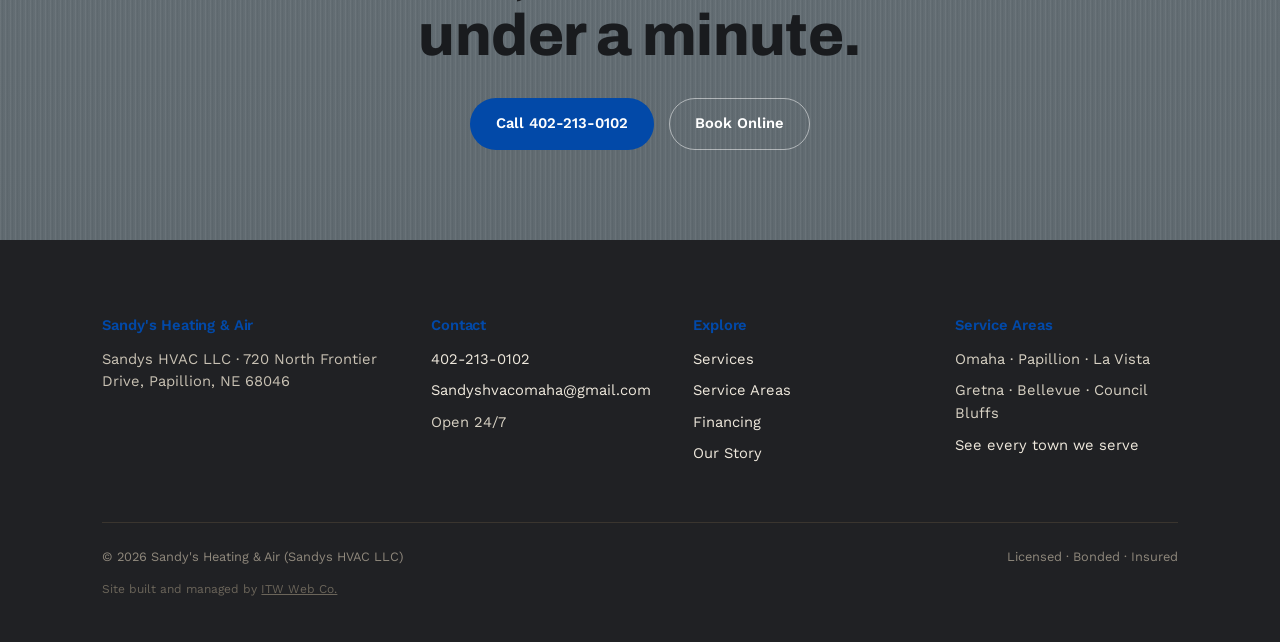
==== commit 169dd4b4: "Update Google reviews [automated]" ====
--- a/index.html
+++ b/index.html
@@ -226,7 +226,7 @@
   "aggregateRating": {
     "@type": "AggregateRating",
     "ratingValue": "5",
-    "reviewCount": "326"
+    "reviewCount": "327"
   },
   "review": [
     {
@@ -257,18 +257,6 @@
       "@type": "Review",
       "author": {
         "@type": "Person",
-        "name": "michael middleton"
-      },
-      "reviewRating": {
-        "@type": "Rating",
-        "ratingValue": "5"
-      },
-      "reviewBody": "The guys were super professional,  did the inspection,  cleaned up the furnace to ensure my family will be warm and safe this winter. Looking forward to seeing them this spring to do my A/C unit. I believe an apprentice was apart of the team, I could hear him explaining everything that needed to be "
-    },
-    {
-      "@type": "Review",
-      "author": {
-        "@type": "Person",
         "name": "Debra Myers"
       },
       "reviewRating": {
@@ -288,6 +276,18 @@
         "ratingValue": "5"
       },
       "reviewBody": "Sandy\u2019s is great and trustworthy. I have their annual service and they came out early and fixed some rodent repairs within 24 hours. They walk you through everything they are doing and were on time to the minute."
+    },
+    {
+      "@type": "Review",
+      "author": {
+        "@type": "Person",
+        "name": "Brittney McAllister"
+      },
+      "reviewRating": {
+        "@type": "Rating",
+        "ratingValue": "5"
+      },
+      "reviewBody": "As a local Realtor, I come across A LOT of HVAC companies, and Sandy\u2019s Heating & Air truly stands out. From the very first phone call, their team was incredible. Devin, the receptionist, was an absolute sweetheart when helping me schedule and made the whole process feel easy and stress-free. The cos"
     }
   ]
 }
@@ -615,7 +615,7 @@
         <div class="reviews-summary">
           <div class="reviews-summary-stars"><svg viewBox="0 0 20 20" aria-hidden="true"><path d="M10 1.5l2.6 5.6 6 .7-4.5 4.2 1.2 6-5.3-3-5.3 3 1.2-6L1.4 7.8l6-.7z" fill="var(--ember)" stroke="none" stroke-width="1"/></svg><svg viewBox="0 0 20 20" aria-hidden="true"><path d="M10 1.5l2.6 5.6 6 .7-4.5 4.2 1.2 6-5.3-3-5.3 3 1.2-6L1.4 7.8l6-.7z" fill="var(--ember)" stroke="none" stroke-width="1"/></svg><svg viewBox="0 0 20 20" aria-hidden="true"><path d="M10 1.5l2.6 5.6 6 .7-4.5 4.2 1.2 6-5.3-3-5.3 3 1.2-6L1.4 7.8l6-.7z" fill="var(--ember)" stroke="none" stroke-width="1"/></svg><svg viewBox="0 0 20 20" aria-hidden="true"><path d="M10 1.5l2.6 5.6 6 .7-4.5 4.2 1.2 6-5.3-3-5.3 3 1.2-6L1.4 7.8l6-.7z" fill="var(--ember)" stroke="none" stroke-width="1"/></svg><svg viewBox="0 0 20 20" aria-hidden="true"><path d="M10 1.5l2.6 5.6 6 .7-4.5 4.2 1.2 6-5.3-3-5.3 3 1.2-6L1.4 7.8l6-.7z" fill="var(--ember)" stroke="none" stroke-width="1"/></svg></div>
           <span class="reviews-summary-score">5.0</span>
-          <span class="reviews-summary-count">(326 Google reviews)</span>
+          <span class="reviews-summary-count">(327 Google reviews)</span>
           <a class="btn btn-ghost btn-accent reviews-summary-cta" href="https://maps.google.com/?cid=18279644084477191325&amp;g_mp=CiVnb29nbGUubWFwcy5wbGFjZXMudjEuUGxhY2VzLkdldFBsYWNlEAIYBCAA" target="_blank" rel="noopener">Leave a review</a>
         </div>
         <div class="review-grid">
@@ -639,14 +639,6 @@
         </div>
         <div class="review-card">
           <div class="review-stars"><svg viewBox="0 0 20 20" aria-hidden="true"><path d="M10 1.5l2.6 5.6 6 .7-4.5 4.2 1.2 6-5.3-3-5.3 3 1.2-6L1.4 7.8l6-.7z" fill="var(--ember)" stroke="none" stroke-width="1"/></svg><svg viewBox="0 0 20 20" aria-hidden="true"><path d="M10 1.5l2.6 5.6 6 .7-4.5 4.2 1.2 6-5.3-3-5.3 3 1.2-6L1.4 7.8l6-.7z" fill="var(--ember)" stroke="none" stroke-width="1"/></svg><svg viewBox="0 0 20 20" aria-hidden="true"><path d="M10 1.5l2.6 5.6 6 .7-4.5 4.2 1.2 6-5.3-3-5.3 3 1.2-6L1.4 7.8l6-.7z" fill="var(--ember)" stroke="none" stroke-width="1"/></svg><svg viewBox="0 0 20 20" aria-hidden="true"><path d="M10 1.5l2.6 5.6 6 .7-4.5 4.2 1.2 6-5.3-3-5.3 3 1.2-6L1.4 7.8l6-.7z" fill="var(--ember)" stroke="none" stroke-width="1"/></svg><svg viewBox="0 0 20 20" aria-hidden="true"><path d="M10 1.5l2.6 5.6 6 .7-4.5 4.2 1.2 6-5.3-3-5.3 3 1.2-6L1.4 7.8l6-.7z" fill="var(--ember)" stroke="none" stroke-width="1"/></svg></div>
-          <p class="review-text">&ldquo;The guys were super professional,  did the inspection,  cleaned up the furnace to ensure my family will be warm and safe this winter. Looking forward to seeing them this spring to do my A/C unit. I believe an…&rdquo;</p>
-          <div class="review-meta">
-            <span class="review-author">michael middleton</span>
-            <span class="review-date">in the last week</span>
-          </div>
-        </div>
-        <div class="review-card">
-          <div class="review-stars"><svg viewBox="0 0 20 20" aria-hidden="true"><path d="M10 1.5l2.6 5.6 6 .7-4.5 4.2 1.2 6-5.3-3-5.3 3 1.2-6L1.4 7.8l6-.7z" fill="var(--ember)" stroke="none" stroke-width="1"/></svg><svg viewBox="0 0 20 20" aria-hidden="true"><path d="M10 1.5l2.6 5.6 6 .7-4.5 4.2 1.2 6-5.3-3-5.3 3 1.2-6L1.4 7.8l6-.7z" fill="var(--ember)" stroke="none" stroke-width="1"/></svg><svg viewBox="0 0 20 20" aria-hidden="true"><path d="M10 1.5l2.6 5.6 6 .7-4.5 4.2 1.2 6-5.3-3-5.3 3 1.2-6L1.4 7.8l6-.7z" fill="var(--ember)" stroke="none" stroke-width="1"/></svg><svg viewBox="0 0 20 20" aria-hidden="true"><path d="M10 1.5l2.6 5.6 6 .7-4.5 4.2 1.2 6-5.3-3-5.3 3 1.2-6L1.4 7.8l6-.7z" fill="var(--ember)" stroke="none" stroke-width="1"/></svg><svg viewBox="0 0 20 20" aria-hidden="true"><path d="M10 1.5l2.6 5.6 6 .7-4.5 4.2 1.2 6-5.3-3-5.3 3 1.2-6L1.4 7.8l6-.7z" fill="var(--ember)" stroke="none" stroke-width="1"/></svg></div>
           <p class="review-text">&ldquo;Ryan did an amazing job taking care of my thermostat issues. He was respectful and very kind. He did a great job and made sure to turn off all the lights and close the fence.&rdquo;</p>
           <div class="review-meta">
             <span class="review-author">Debra Myers</span>
@@ -659,6 +651,14 @@
           <div class="review-meta">
             <span class="review-author">Jeff Arnold</span>
             <span class="review-date">4 weeks ago</span>
+          </div>
+        </div>
+        <div class="review-card">
+          <div class="review-stars"><svg viewBox="0 0 20 20" aria-hidden="true"><path d="M10 1.5l2.6 5.6 6 .7-4.5 4.2 1.2 6-5.3-3-5.3 3 1.2-6L1.4 7.8l6-.7z" fill="var(--ember)" stroke="none" stroke-width="1"/></svg><svg viewBox="0 0 20 20" aria-hidden="true"><path d="M10 1.5l2.6 5.6 6 .7-4.5 4.2 1.2 6-5.3-3-5.3 3 1.2-6L1.4 7.8l6-.7z" fill="var(--ember)" stroke="none" stroke-width="1"/></svg><svg viewBox="0 0 20 20" aria-hidden="true"><path d="M10 1.5l2.6 5.6 6 .7-4.5 4.2 1.2 6-5.3-3-5.3 3 1.2-6L1.4 7.8l6-.7z" fill="var(--ember)" stroke="none" stroke-width="1"/></svg><svg viewBox="0 0 20 20" aria-hidden="true"><path d="M10 1.5l2.6 5.6 6 .7-4.5 4.2 1.2 6-5.3-3-5.3 3 1.2-6L1.4 7.8l6-.7z" fill="var(--ember)" stroke="none" stroke-width="1"/></svg><svg viewBox="0 0 20 20" aria-hidden="true"><path d="M10 1.5l2.6 5.6 6 .7-4.5 4.2 1.2 6-5.3-3-5.3 3 1.2-6L1.4 7.8l6-.7z" fill="var(--ember)" stroke="none" stroke-width="1"/></svg></div>
+          <p class="review-text">&ldquo;As a local Realtor, I come across A LOT of HVAC companies, and Sandy’s Heating &amp; Air truly stands out. From the very first phone call, their team was incredible. Devin, the receptionist, was an absolute…&rdquo;</p>
+          <div class="review-meta">
+            <span class="review-author">Brittney McAllister</span>
+            <span class="review-date">6 months ago</span>
           </div>
         </div>
         </div>
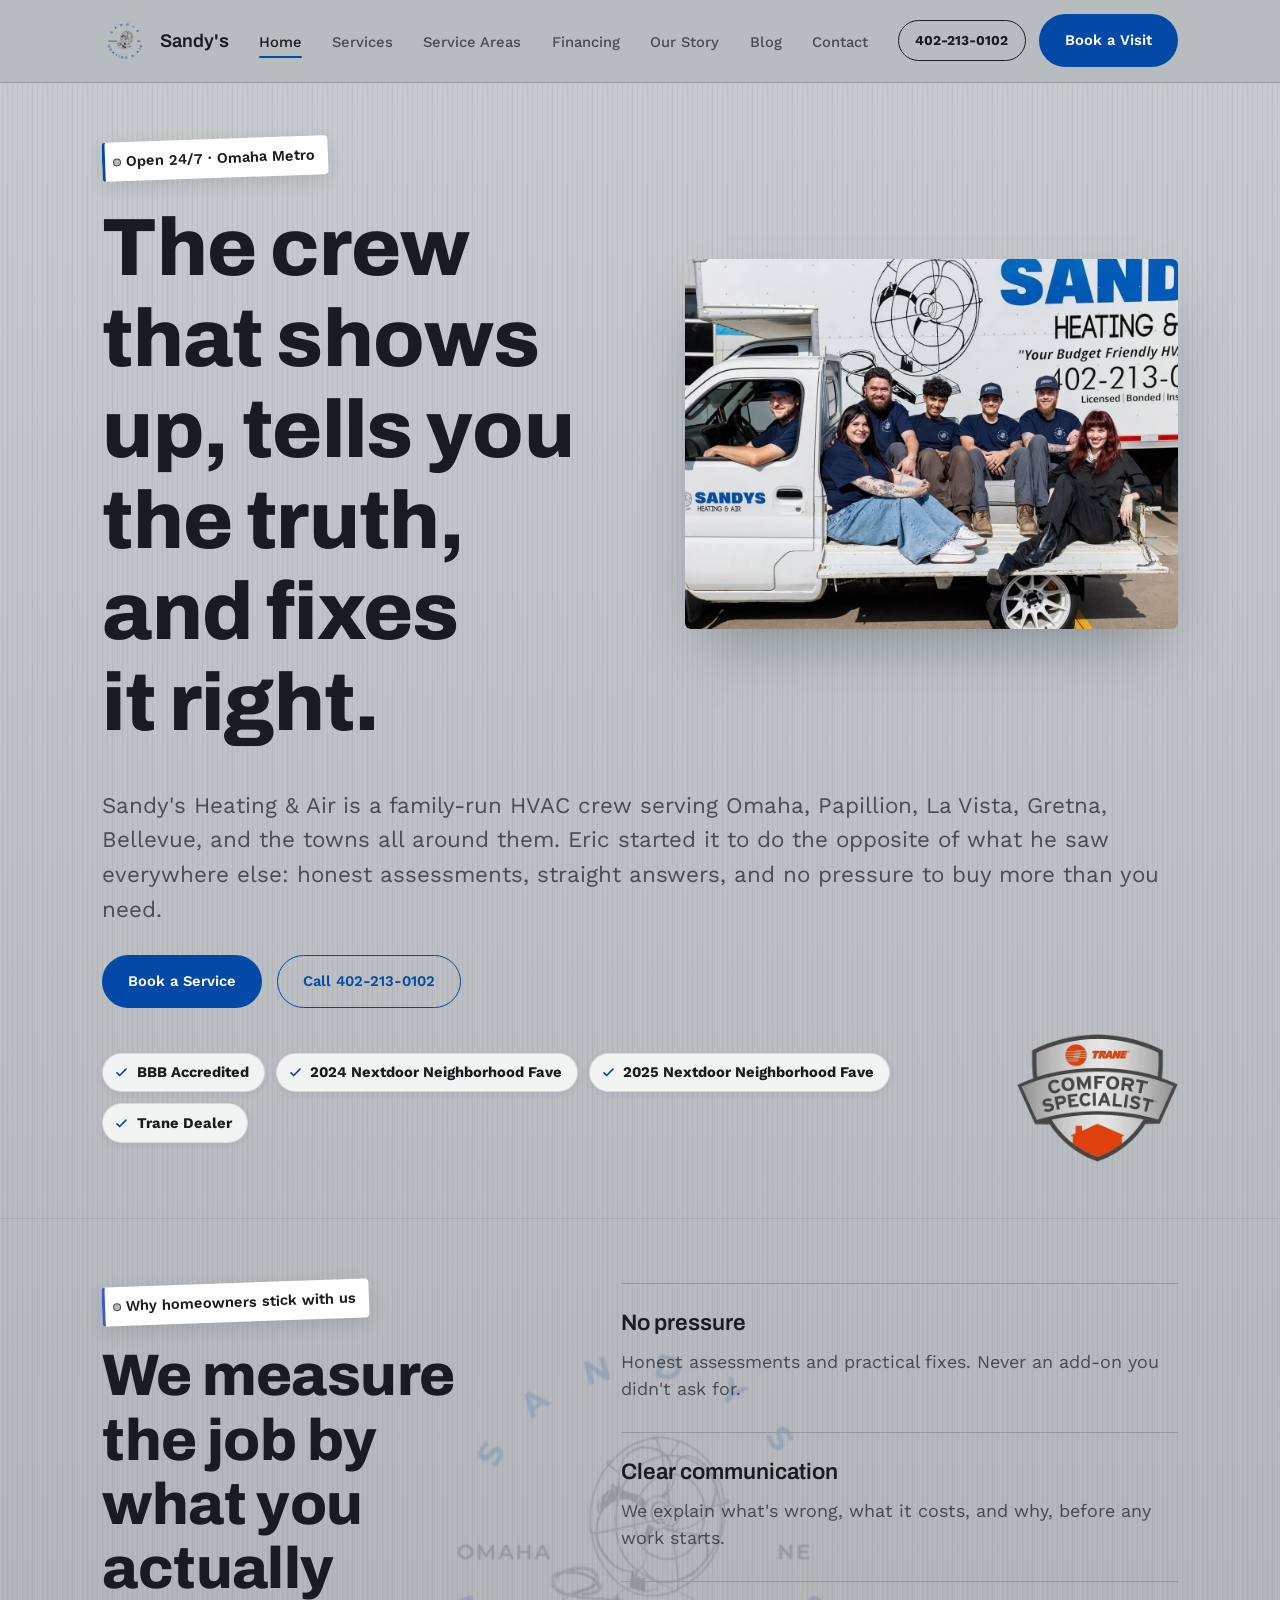
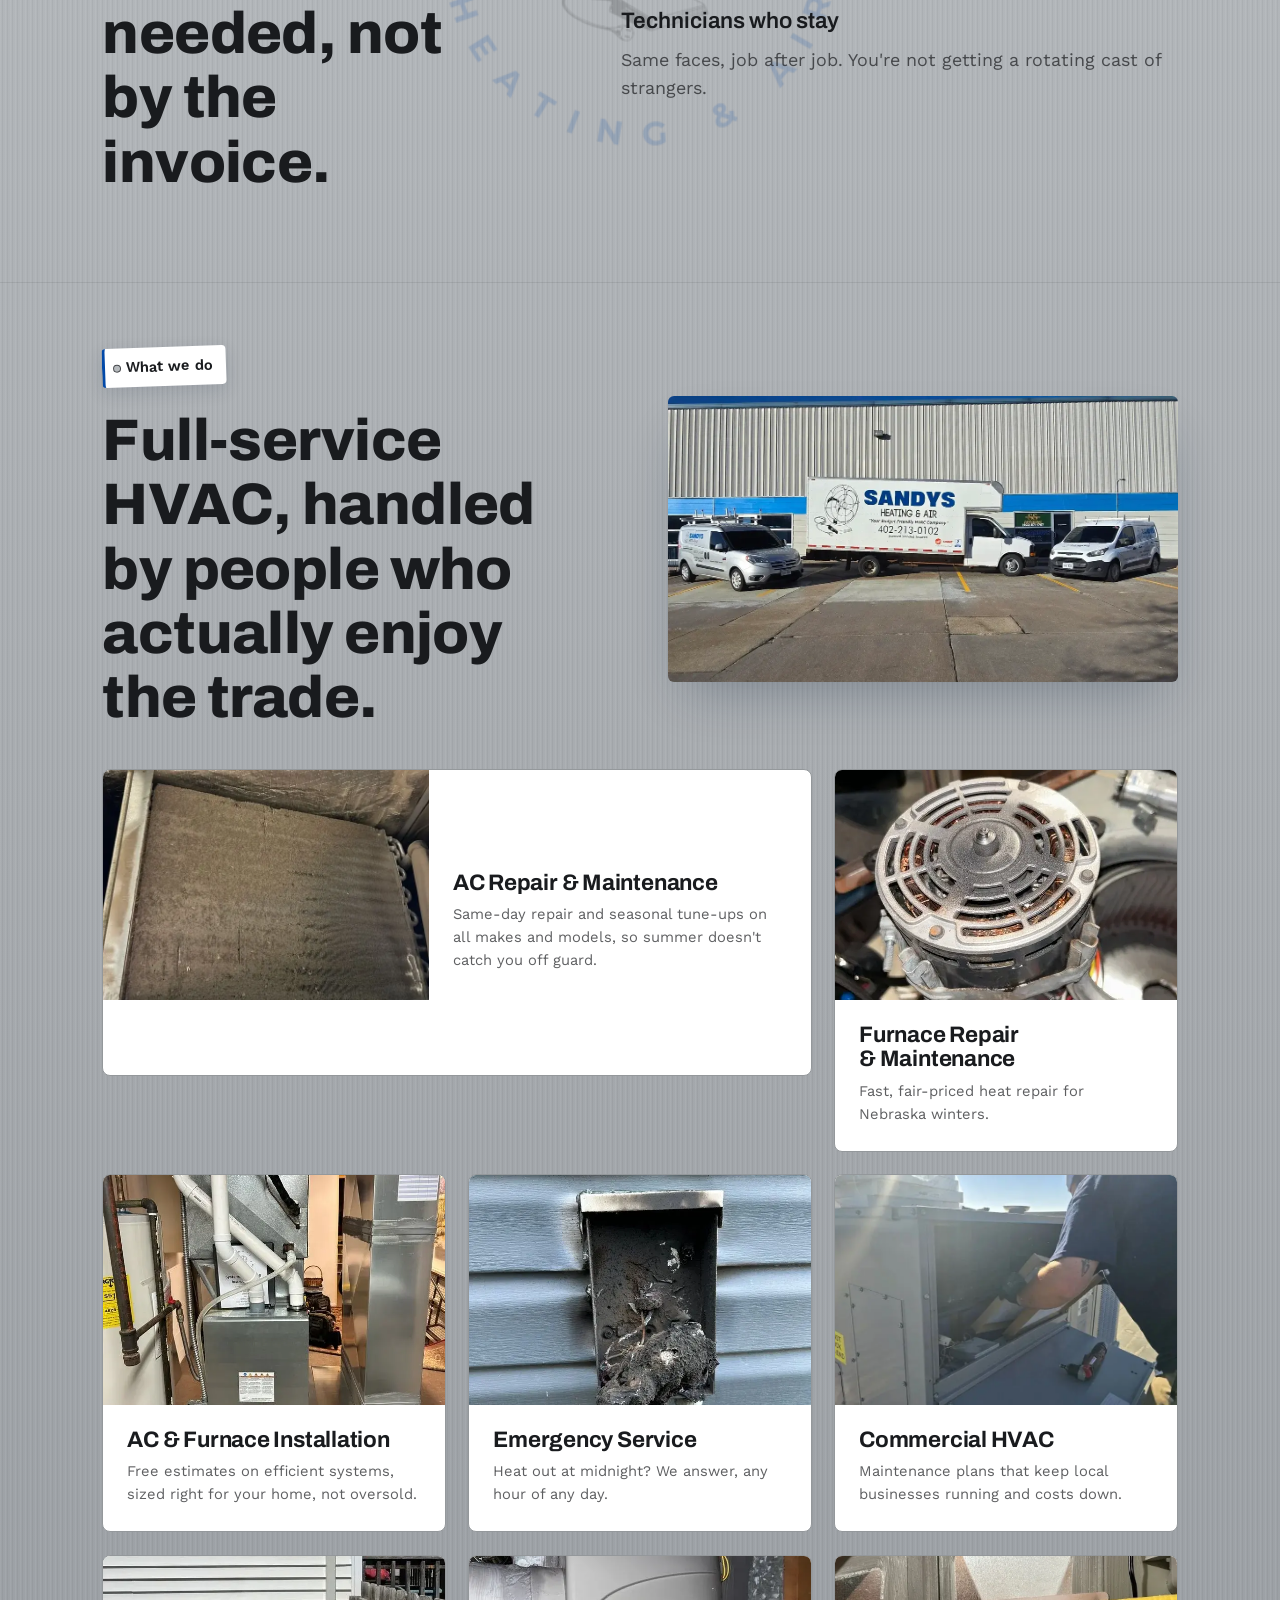
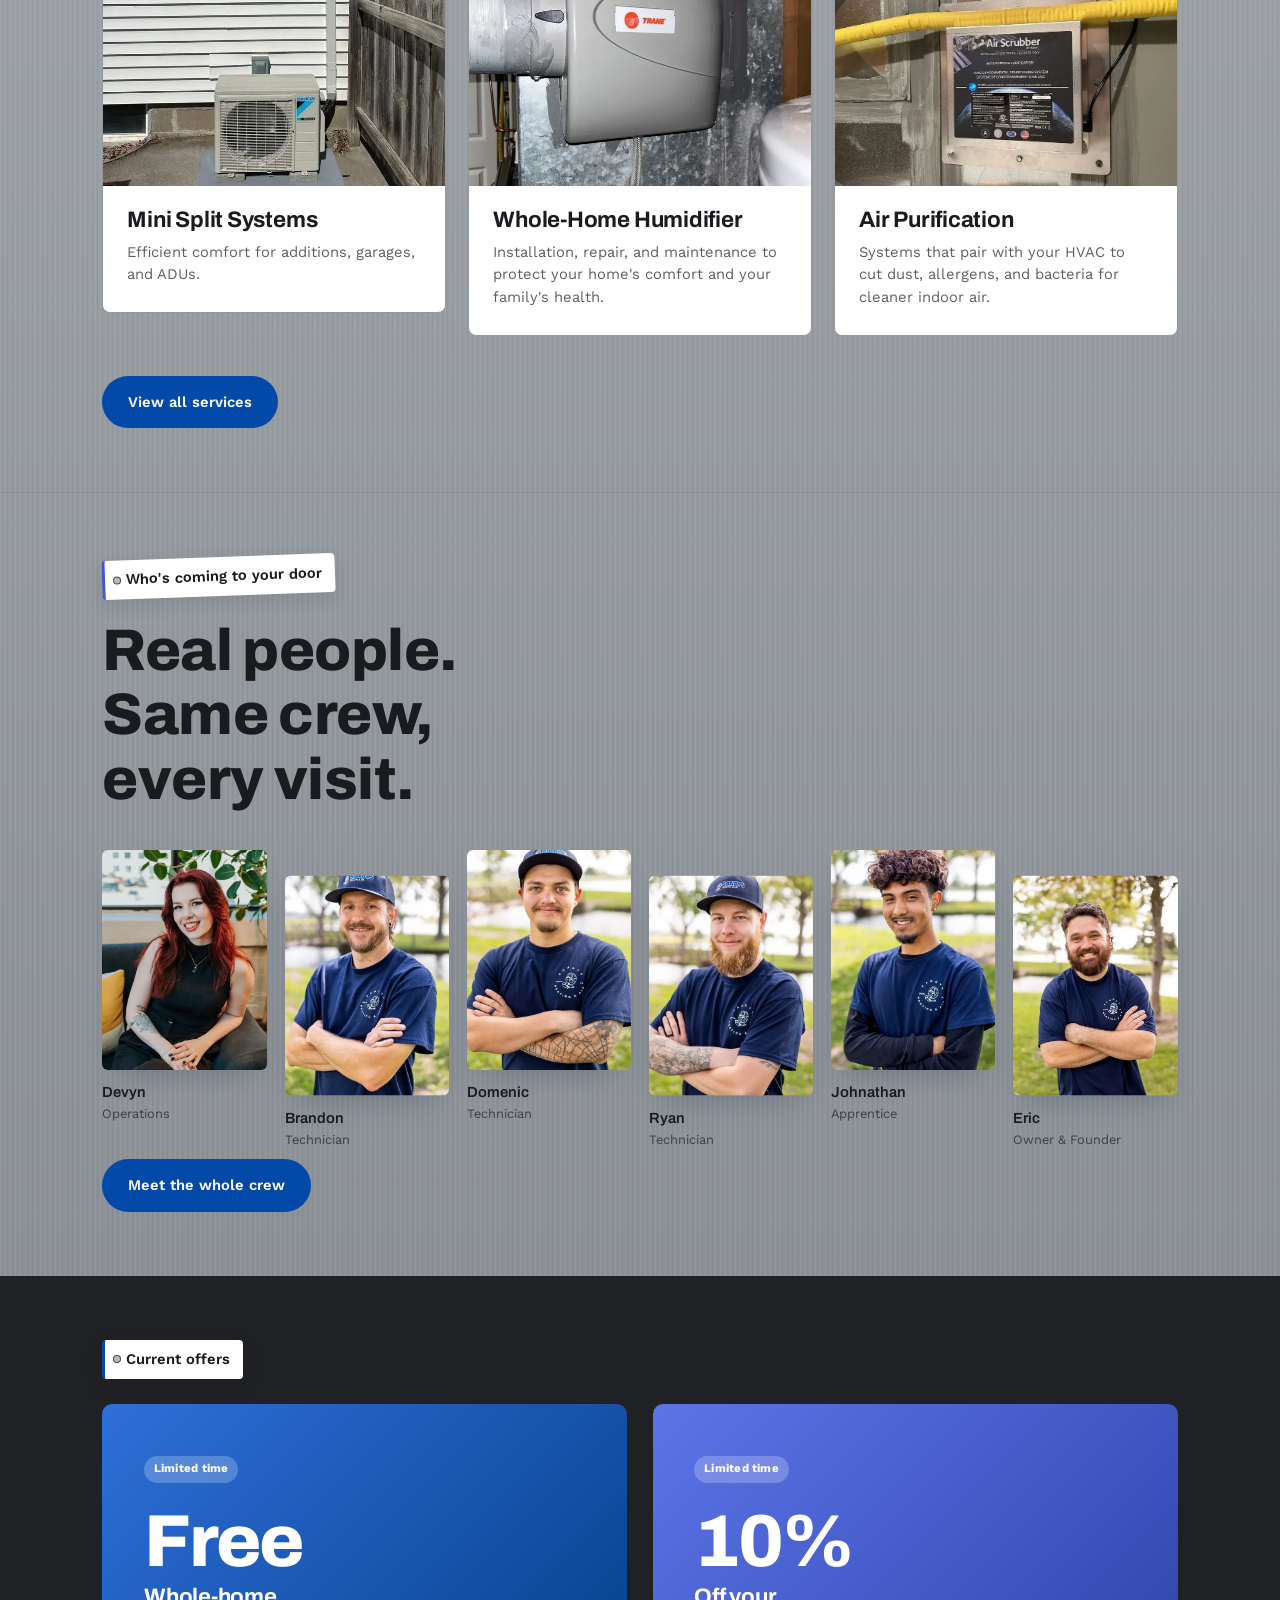
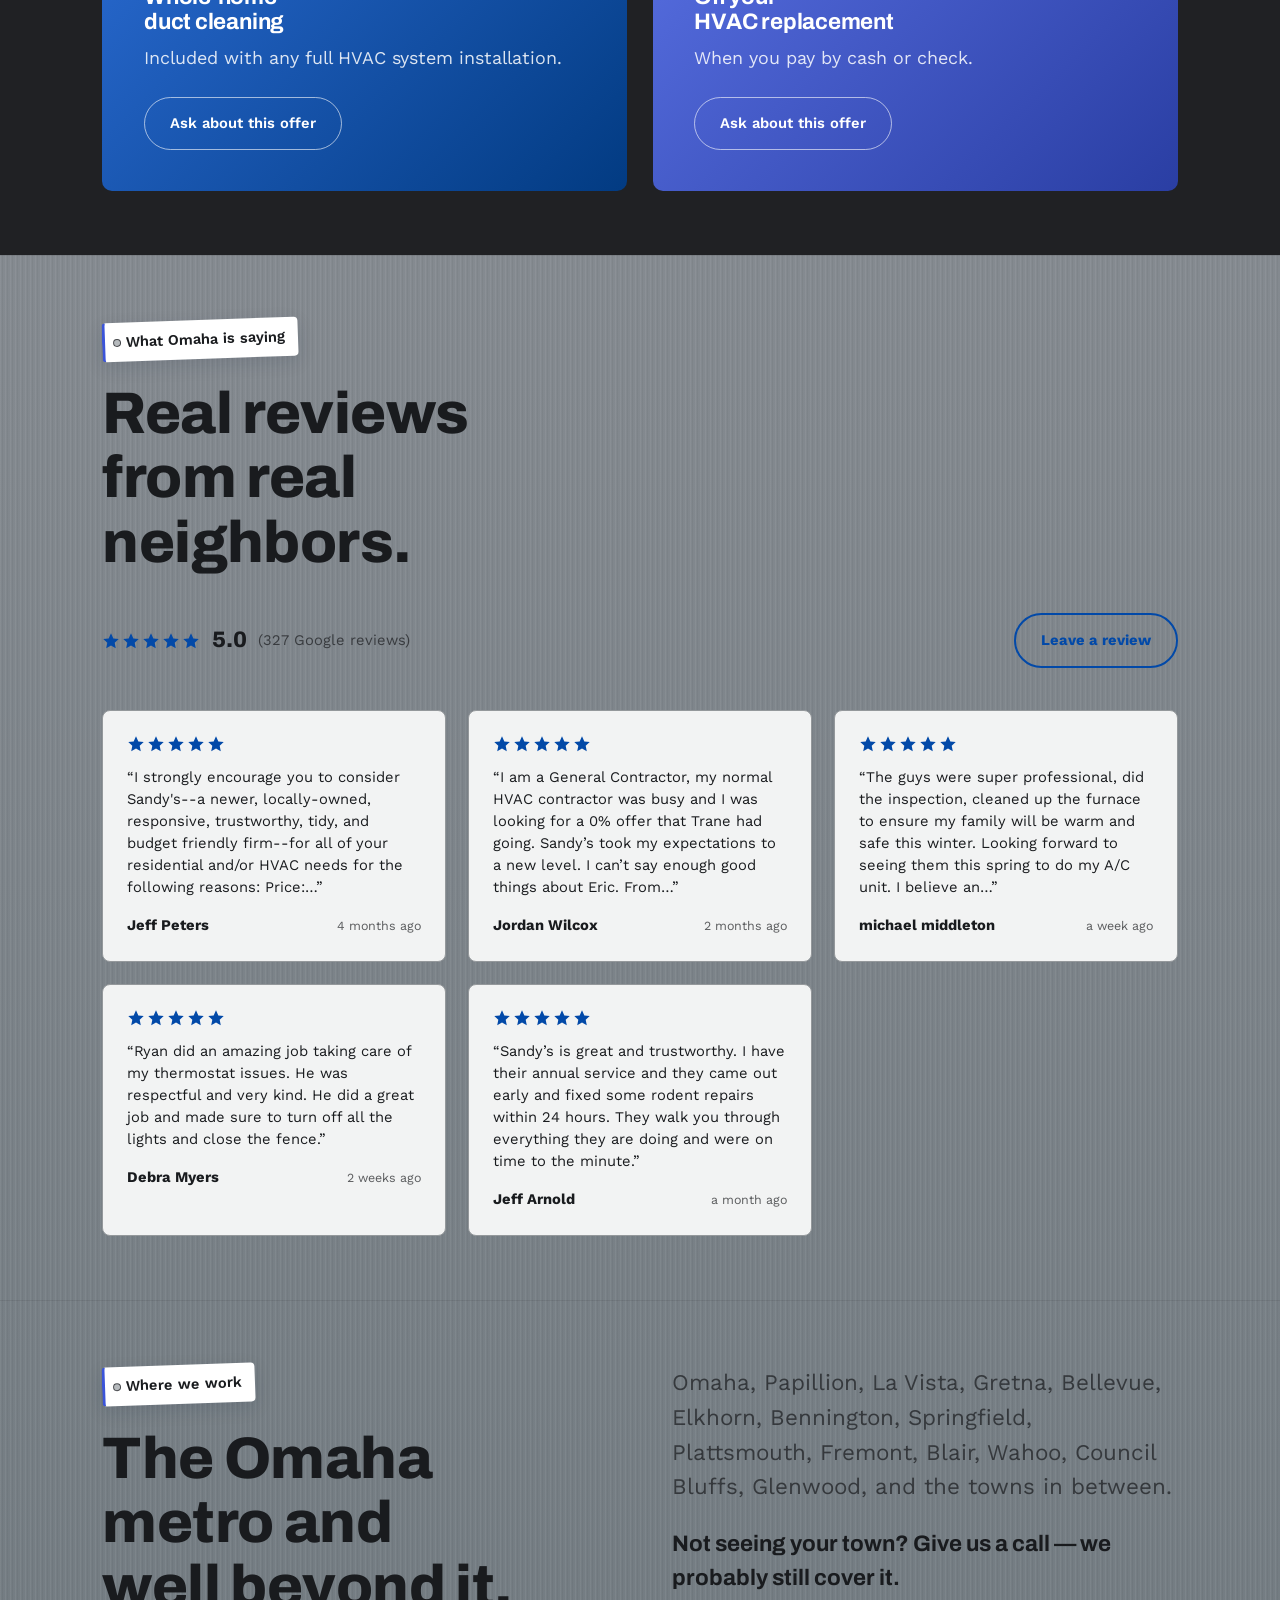
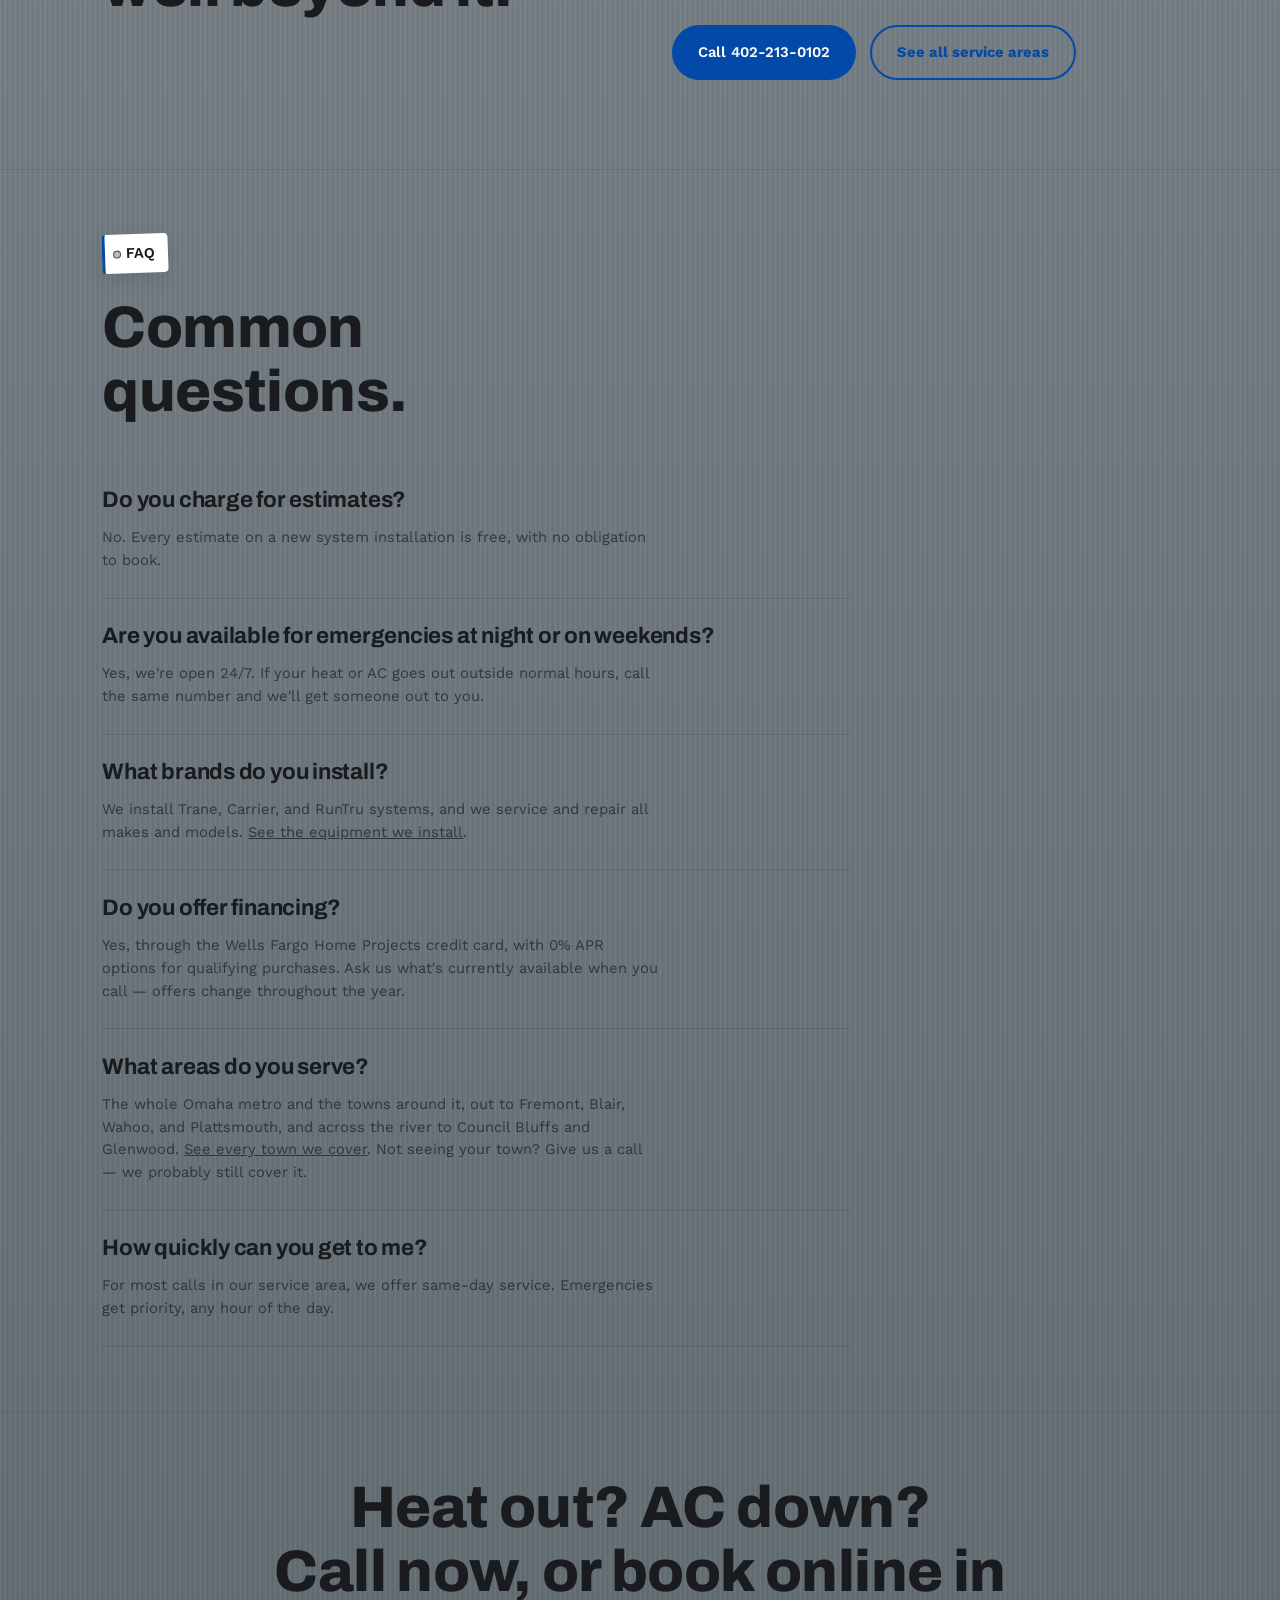
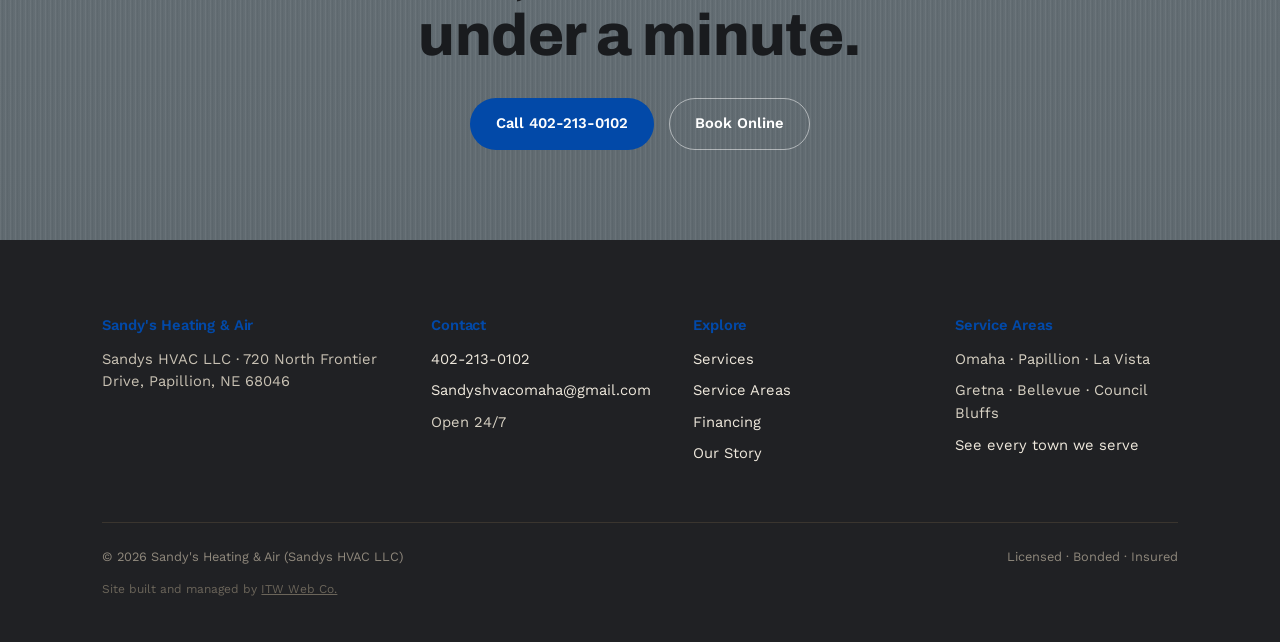
==== commit 857d79b9: "Update Google reviews [automated]" ====
--- a/index.html
+++ b/index.html
@@ -257,6 +257,18 @@
       "@type": "Review",
       "author": {
         "@type": "Person",
+        "name": "michael middleton"
+      },
+      "reviewRating": {
+        "@type": "Rating",
+        "ratingValue": "5"
+      },
+      "reviewBody": "The guys were super professional,  did the inspection,  cleaned up the furnace to ensure my family will be warm and safe this winter. Looking forward to seeing them this spring to do my A/C unit. I believe an apprentice was apart of the team, I could hear him explaining everything that needed to be "
+    },
+    {
+      "@type": "Review",
+      "author": {
+        "@type": "Person",
         "name": "Debra Myers"
       },
       "reviewRating": {
@@ -276,18 +288,6 @@
         "ratingValue": "5"
       },
       "reviewBody": "Sandy\u2019s is great and trustworthy. I have their annual service and they came out early and fixed some rodent repairs within 24 hours. They walk you through everything they are doing and were on time to the minute."
-    },
-    {
-      "@type": "Review",
-      "author": {
-        "@type": "Person",
-        "name": "Brittney McAllister"
-      },
-      "reviewRating": {
-        "@type": "Rating",
-        "ratingValue": "5"
-      },
-      "reviewBody": "As a local Realtor, I come across A LOT of HVAC companies, and Sandy\u2019s Heating & Air truly stands out. From the very first phone call, their team was incredible. Devin, the receptionist, was an absolute sweetheart when helping me schedule and made the whole process feel easy and stress-free. The cos"
     }
   ]
 }
@@ -639,6 +639,14 @@
         </div>
         <div class="review-card">
           <div class="review-stars"><svg viewBox="0 0 20 20" aria-hidden="true"><path d="M10 1.5l2.6 5.6 6 .7-4.5 4.2 1.2 6-5.3-3-5.3 3 1.2-6L1.4 7.8l6-.7z" fill="var(--ember)" stroke="none" stroke-width="1"/></svg><svg viewBox="0 0 20 20" aria-hidden="true"><path d="M10 1.5l2.6 5.6 6 .7-4.5 4.2 1.2 6-5.3-3-5.3 3 1.2-6L1.4 7.8l6-.7z" fill="var(--ember)" stroke="none" stroke-width="1"/></svg><svg viewBox="0 0 20 20" aria-hidden="true"><path d="M10 1.5l2.6 5.6 6 .7-4.5 4.2 1.2 6-5.3-3-5.3 3 1.2-6L1.4 7.8l6-.7z" fill="var(--ember)" stroke="none" stroke-width="1"/></svg><svg viewBox="0 0 20 20" aria-hidden="true"><path d="M10 1.5l2.6 5.6 6 .7-4.5 4.2 1.2 6-5.3-3-5.3 3 1.2-6L1.4 7.8l6-.7z" fill="var(--ember)" stroke="none" stroke-width="1"/></svg><svg viewBox="0 0 20 20" aria-hidden="true"><path d="M10 1.5l2.6 5.6 6 .7-4.5 4.2 1.2 6-5.3-3-5.3 3 1.2-6L1.4 7.8l6-.7z" fill="var(--ember)" stroke="none" stroke-width="1"/></svg></div>
+          <p class="review-text">&ldquo;The guys were super professional,  did the inspection,  cleaned up the furnace to ensure my family will be warm and safe this winter. Looking forward to seeing them this spring to do my A/C unit. I believe an…&rdquo;</p>
+          <div class="review-meta">
+            <span class="review-author">michael middleton</span>
+            <span class="review-date">a week ago</span>
+          </div>
+        </div>
+        <div class="review-card">
+          <div class="review-stars"><svg viewBox="0 0 20 20" aria-hidden="true"><path d="M10 1.5l2.6 5.6 6 .7-4.5 4.2 1.2 6-5.3-3-5.3 3 1.2-6L1.4 7.8l6-.7z" fill="var(--ember)" stroke="none" stroke-width="1"/></svg><svg viewBox="0 0 20 20" aria-hidden="true"><path d="M10 1.5l2.6 5.6 6 .7-4.5 4.2 1.2 6-5.3-3-5.3 3 1.2-6L1.4 7.8l6-.7z" fill="var(--ember)" stroke="none" stroke-width="1"/></svg><svg viewBox="0 0 20 20" aria-hidden="true"><path d="M10 1.5l2.6 5.6 6 .7-4.5 4.2 1.2 6-5.3-3-5.3 3 1.2-6L1.4 7.8l6-.7z" fill="var(--ember)" stroke="none" stroke-width="1"/></svg><svg viewBox="0 0 20 20" aria-hidden="true"><path d="M10 1.5l2.6 5.6 6 .7-4.5 4.2 1.2 6-5.3-3-5.3 3 1.2-6L1.4 7.8l6-.7z" fill="var(--ember)" stroke="none" stroke-width="1"/></svg><svg viewBox="0 0 20 20" aria-hidden="true"><path d="M10 1.5l2.6 5.6 6 .7-4.5 4.2 1.2 6-5.3-3-5.3 3 1.2-6L1.4 7.8l6-.7z" fill="var(--ember)" stroke="none" stroke-width="1"/></svg></div>
           <p class="review-text">&ldquo;Ryan did an amazing job taking care of my thermostat issues. He was respectful and very kind. He did a great job and made sure to turn off all the lights and close the fence.&rdquo;</p>
           <div class="review-meta">
             <span class="review-author">Debra Myers</span>
@@ -650,15 +658,7 @@
           <p class="review-text">&ldquo;Sandy’s is great and trustworthy. I have their annual service and they came out early and fixed some rodent repairs within 24 hours. They walk you through everything they are doing and were on time to the minute.&rdquo;</p>
           <div class="review-meta">
             <span class="review-author">Jeff Arnold</span>
-            <span class="review-date">4 weeks ago</span>
-          </div>
-        </div>
-        <div class="review-card">
-          <div class="review-stars"><svg viewBox="0 0 20 20" aria-hidden="true"><path d="M10 1.5l2.6 5.6 6 .7-4.5 4.2 1.2 6-5.3-3-5.3 3 1.2-6L1.4 7.8l6-.7z" fill="var(--ember)" stroke="none" stroke-width="1"/></svg><svg viewBox="0 0 20 20" aria-hidden="true"><path d="M10 1.5l2.6 5.6 6 .7-4.5 4.2 1.2 6-5.3-3-5.3 3 1.2-6L1.4 7.8l6-.7z" fill="var(--ember)" stroke="none" stroke-width="1"/></svg><svg viewBox="0 0 20 20" aria-hidden="true"><path d="M10 1.5l2.6 5.6 6 .7-4.5 4.2 1.2 6-5.3-3-5.3 3 1.2-6L1.4 7.8l6-.7z" fill="var(--ember)" stroke="none" stroke-width="1"/></svg><svg viewBox="0 0 20 20" aria-hidden="true"><path d="M10 1.5l2.6 5.6 6 .7-4.5 4.2 1.2 6-5.3-3-5.3 3 1.2-6L1.4 7.8l6-.7z" fill="var(--ember)" stroke="none" stroke-width="1"/></svg><svg viewBox="0 0 20 20" aria-hidden="true"><path d="M10 1.5l2.6 5.6 6 .7-4.5 4.2 1.2 6-5.3-3-5.3 3 1.2-6L1.4 7.8l6-.7z" fill="var(--ember)" stroke="none" stroke-width="1"/></svg></div>
-          <p class="review-text">&ldquo;As a local Realtor, I come across A LOT of HVAC companies, and Sandy’s Heating &amp; Air truly stands out. From the very first phone call, their team was incredible. Devin, the receptionist, was an absolute…&rdquo;</p>
-          <div class="review-meta">
-            <span class="review-author">Brittney McAllister</span>
-            <span class="review-date">6 months ago</span>
+            <span class="review-date">a month ago</span>
           </div>
         </div>
         </div>
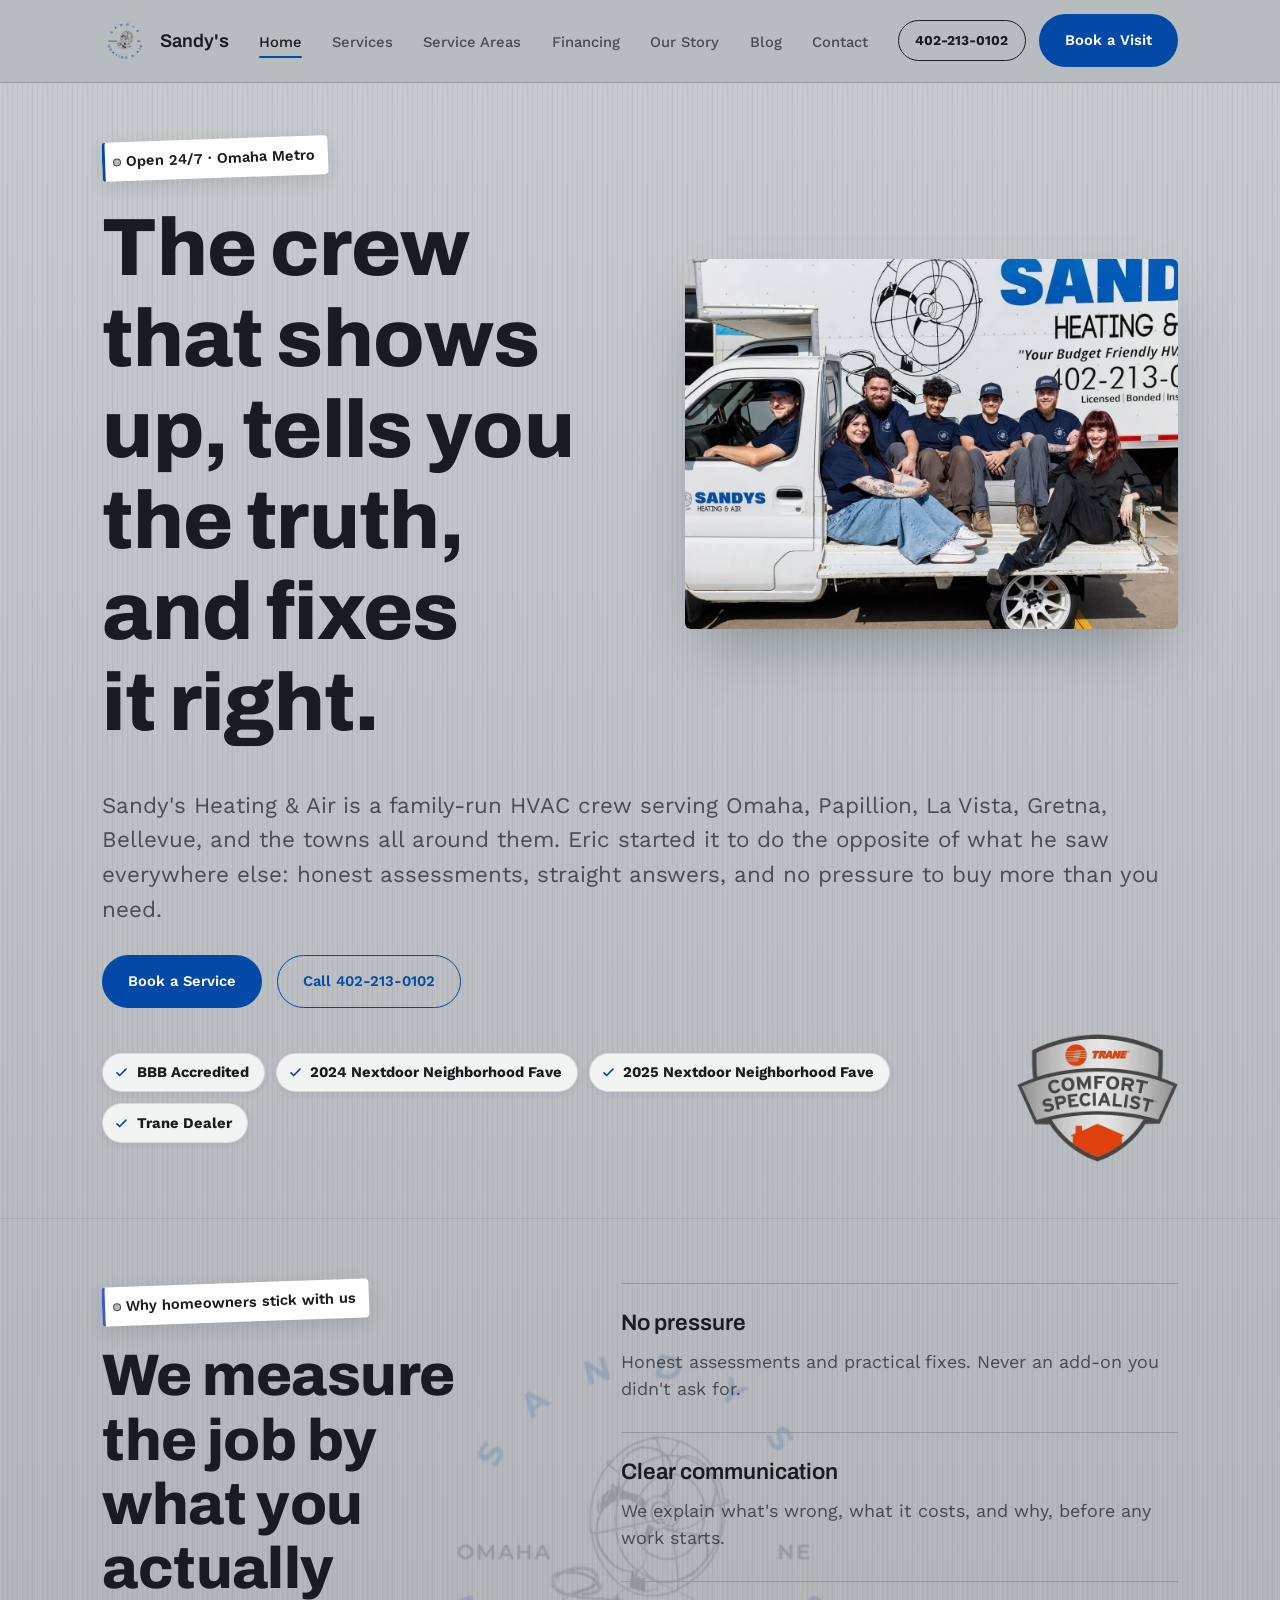
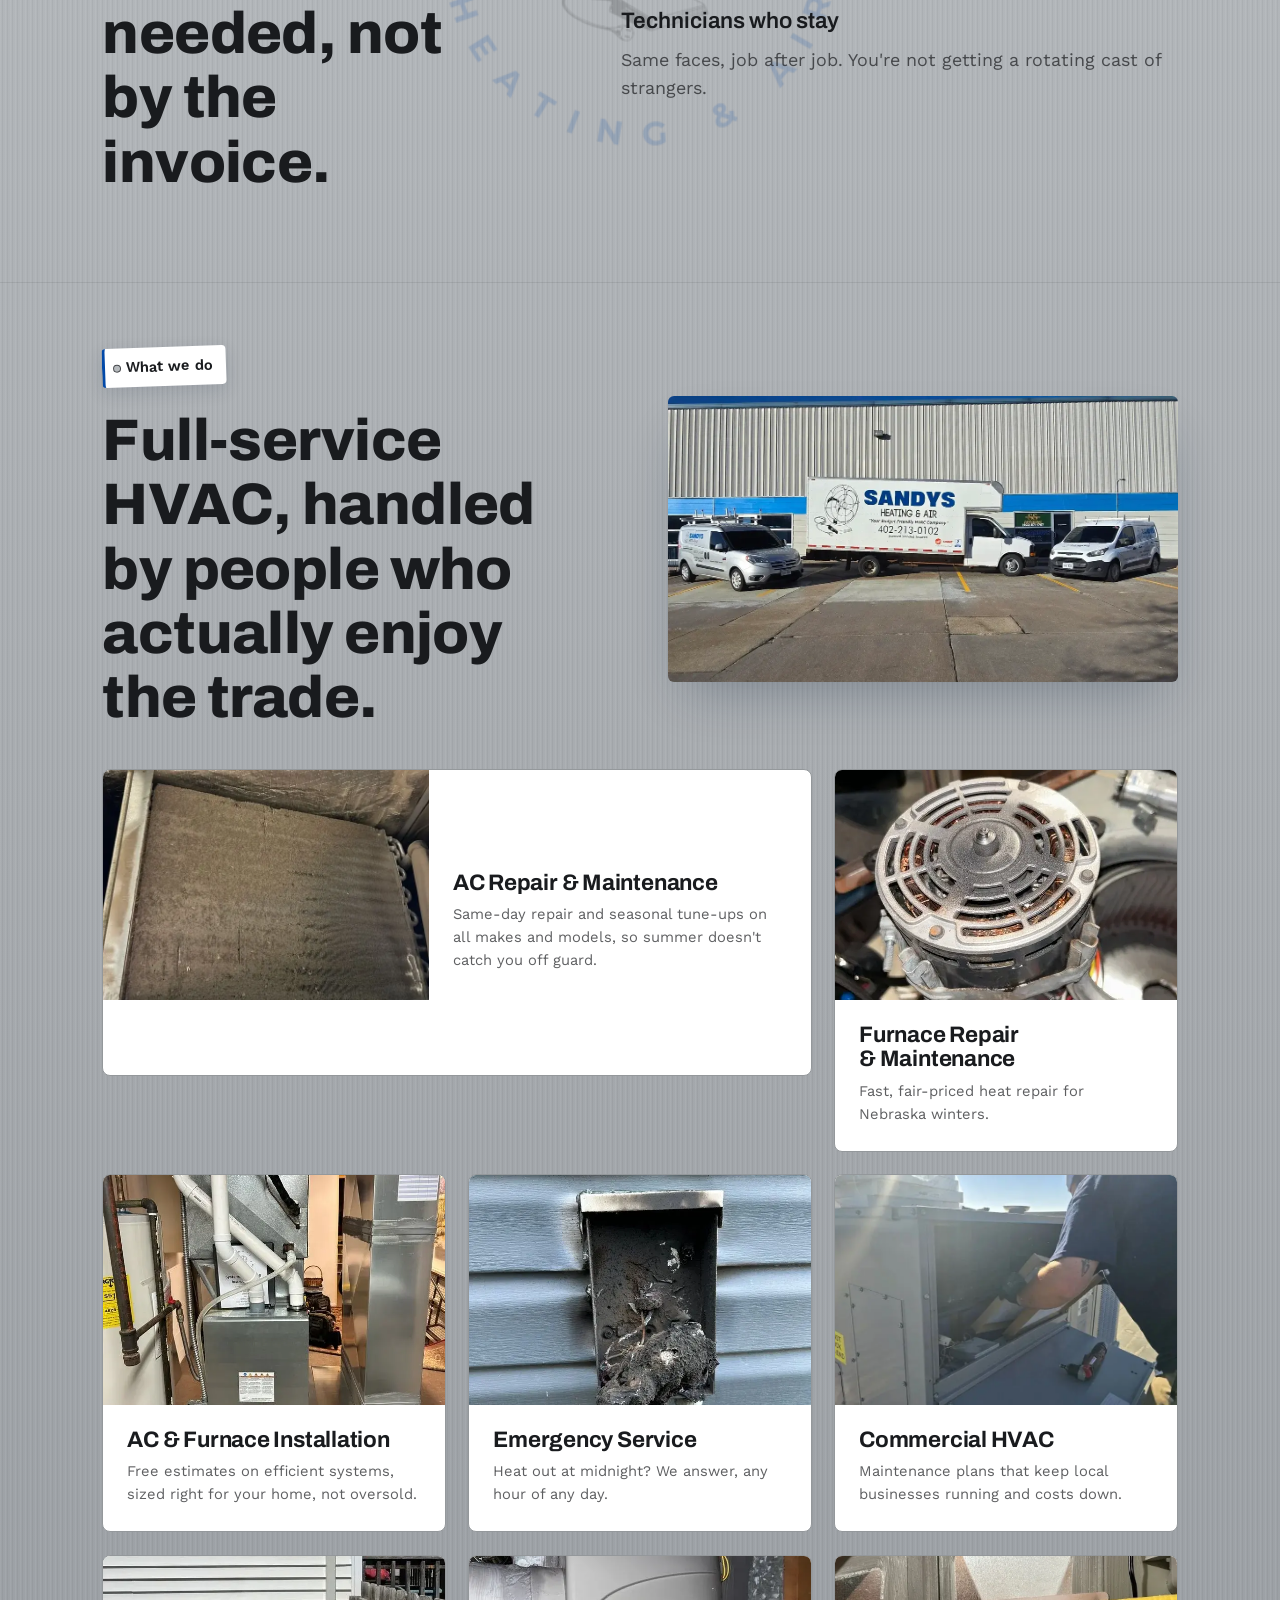
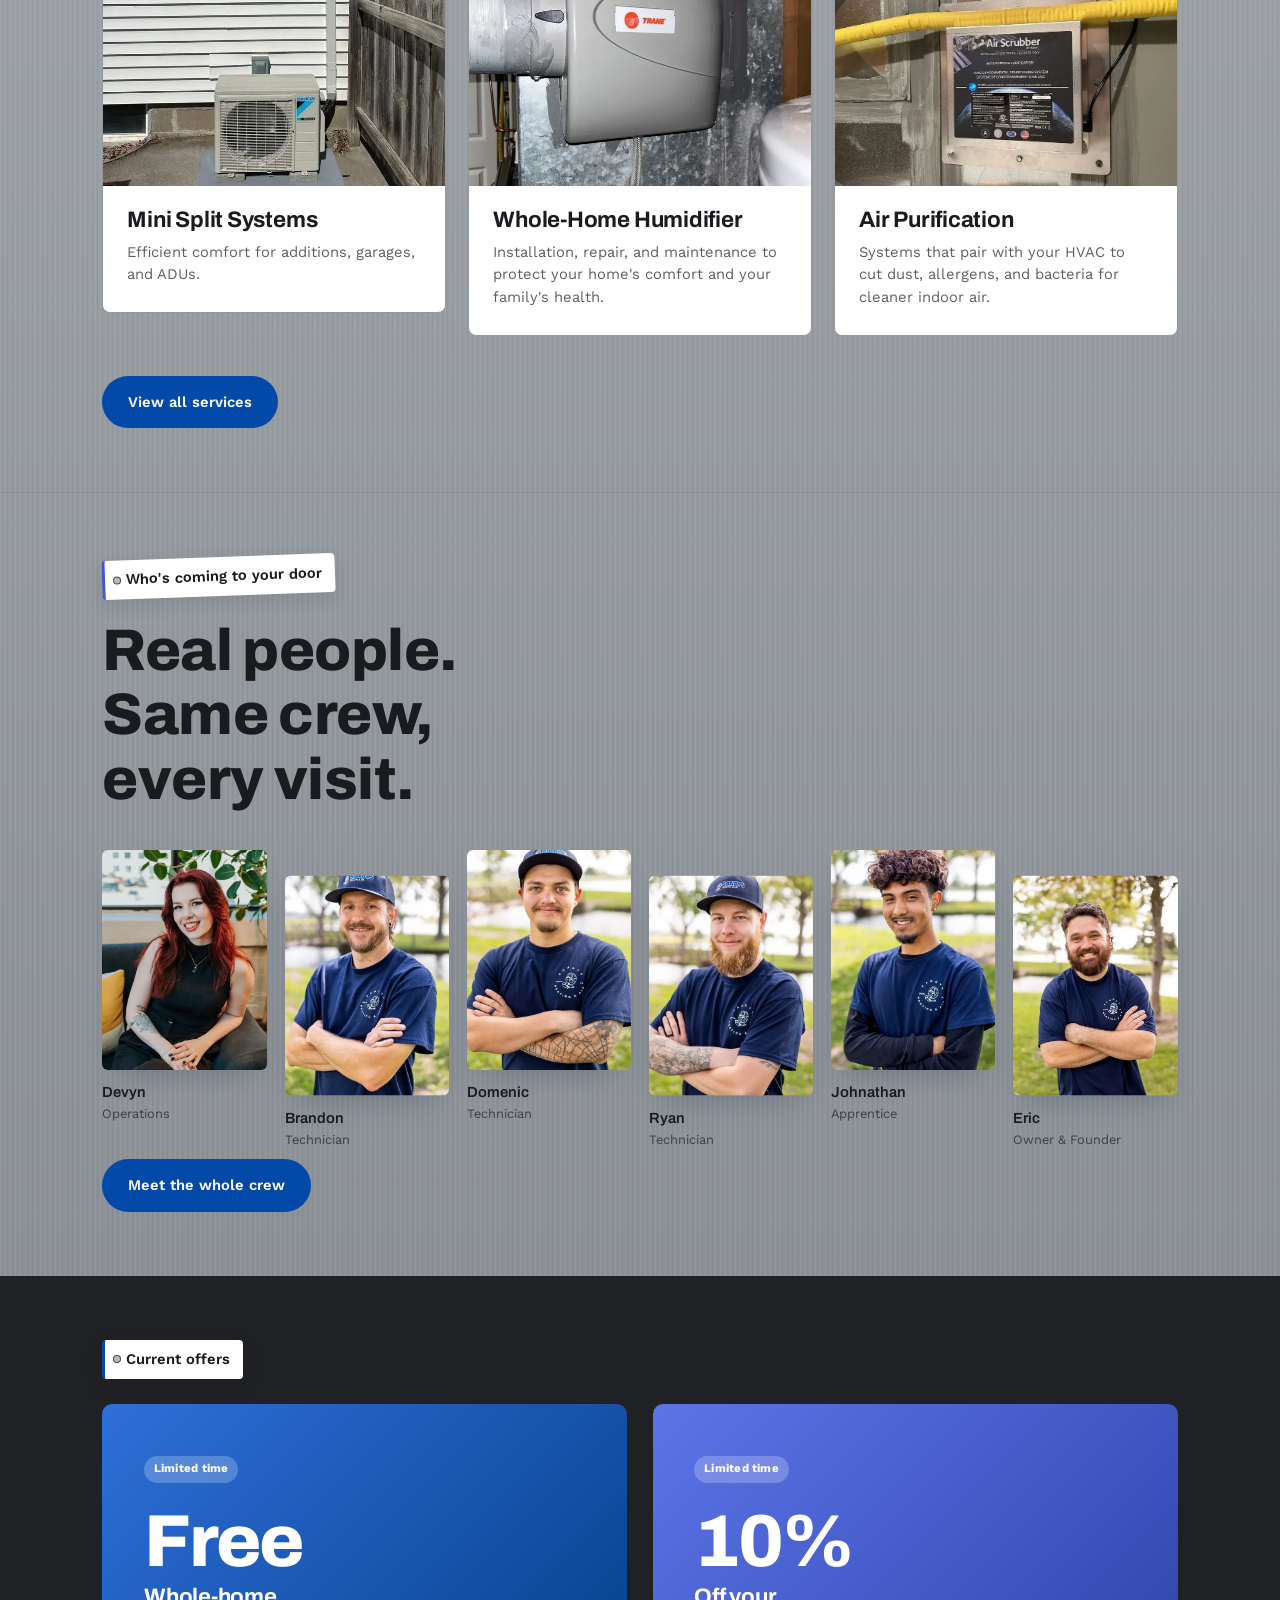
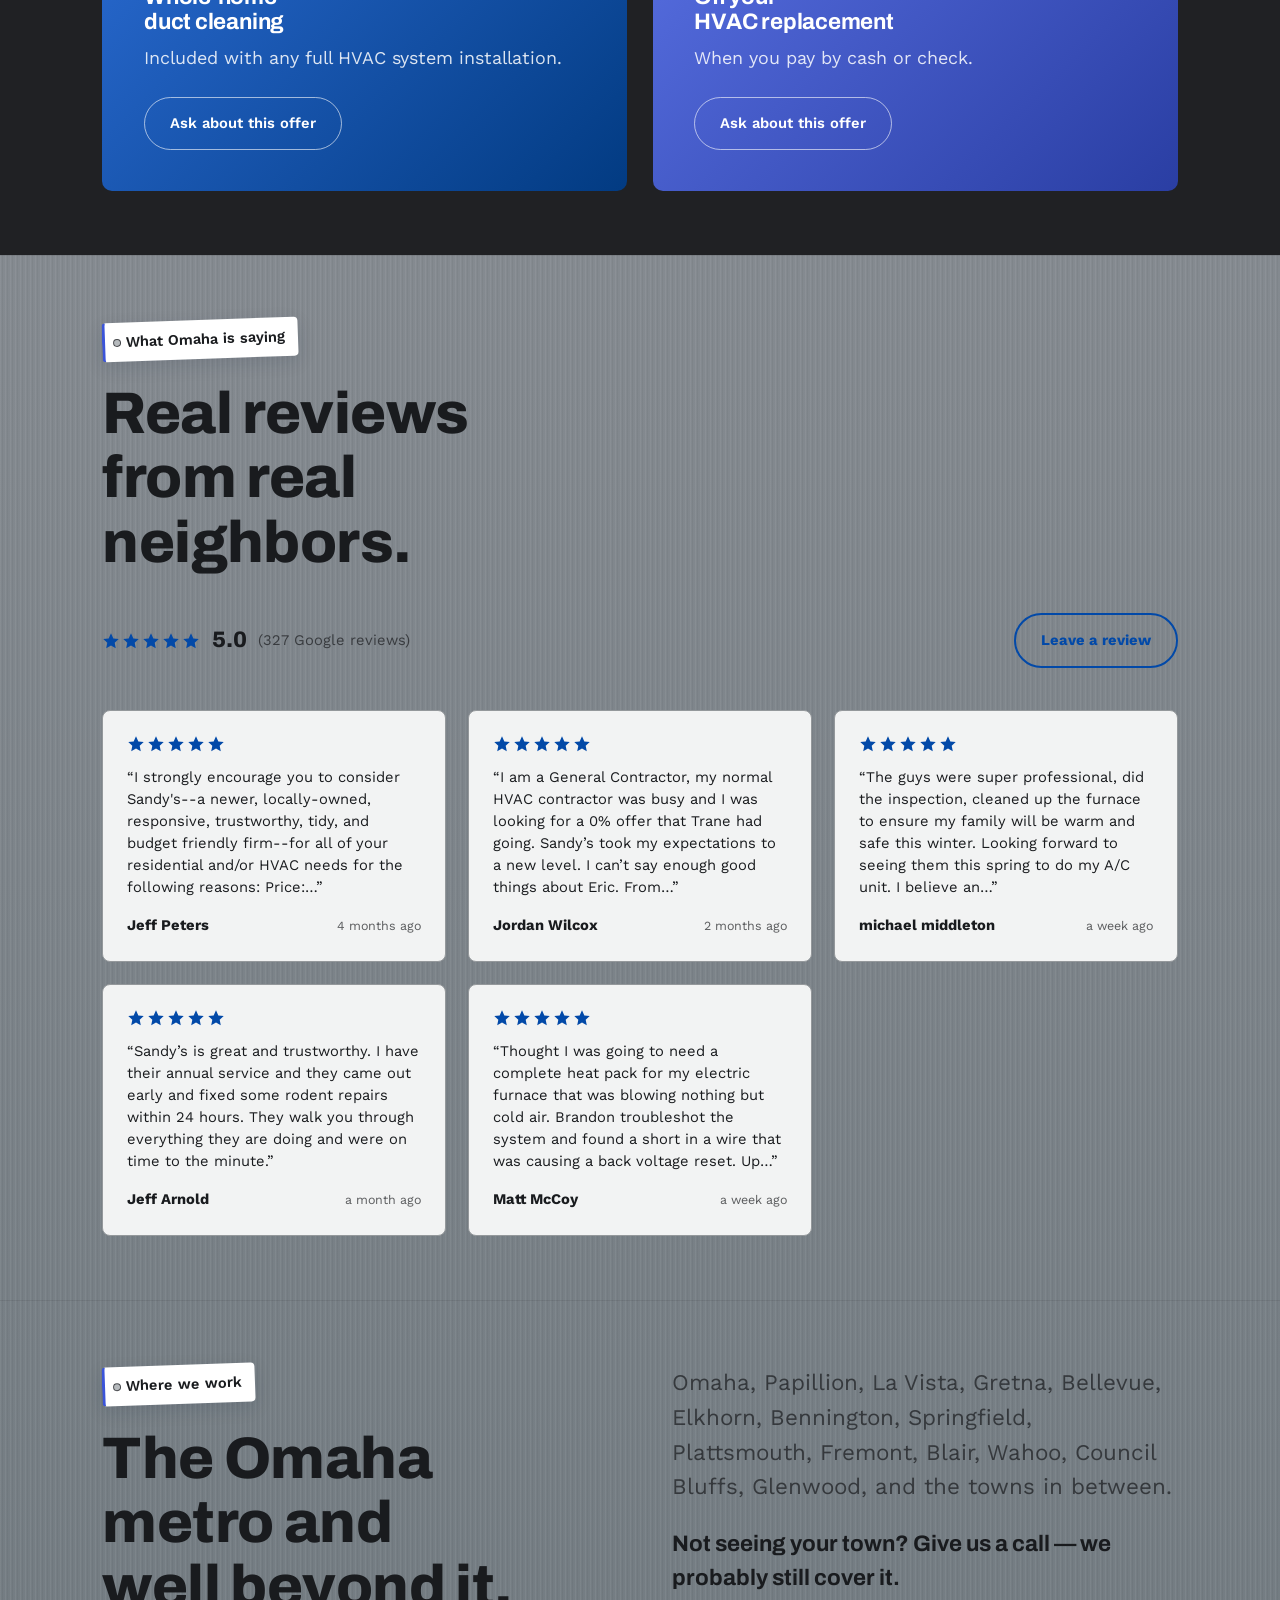
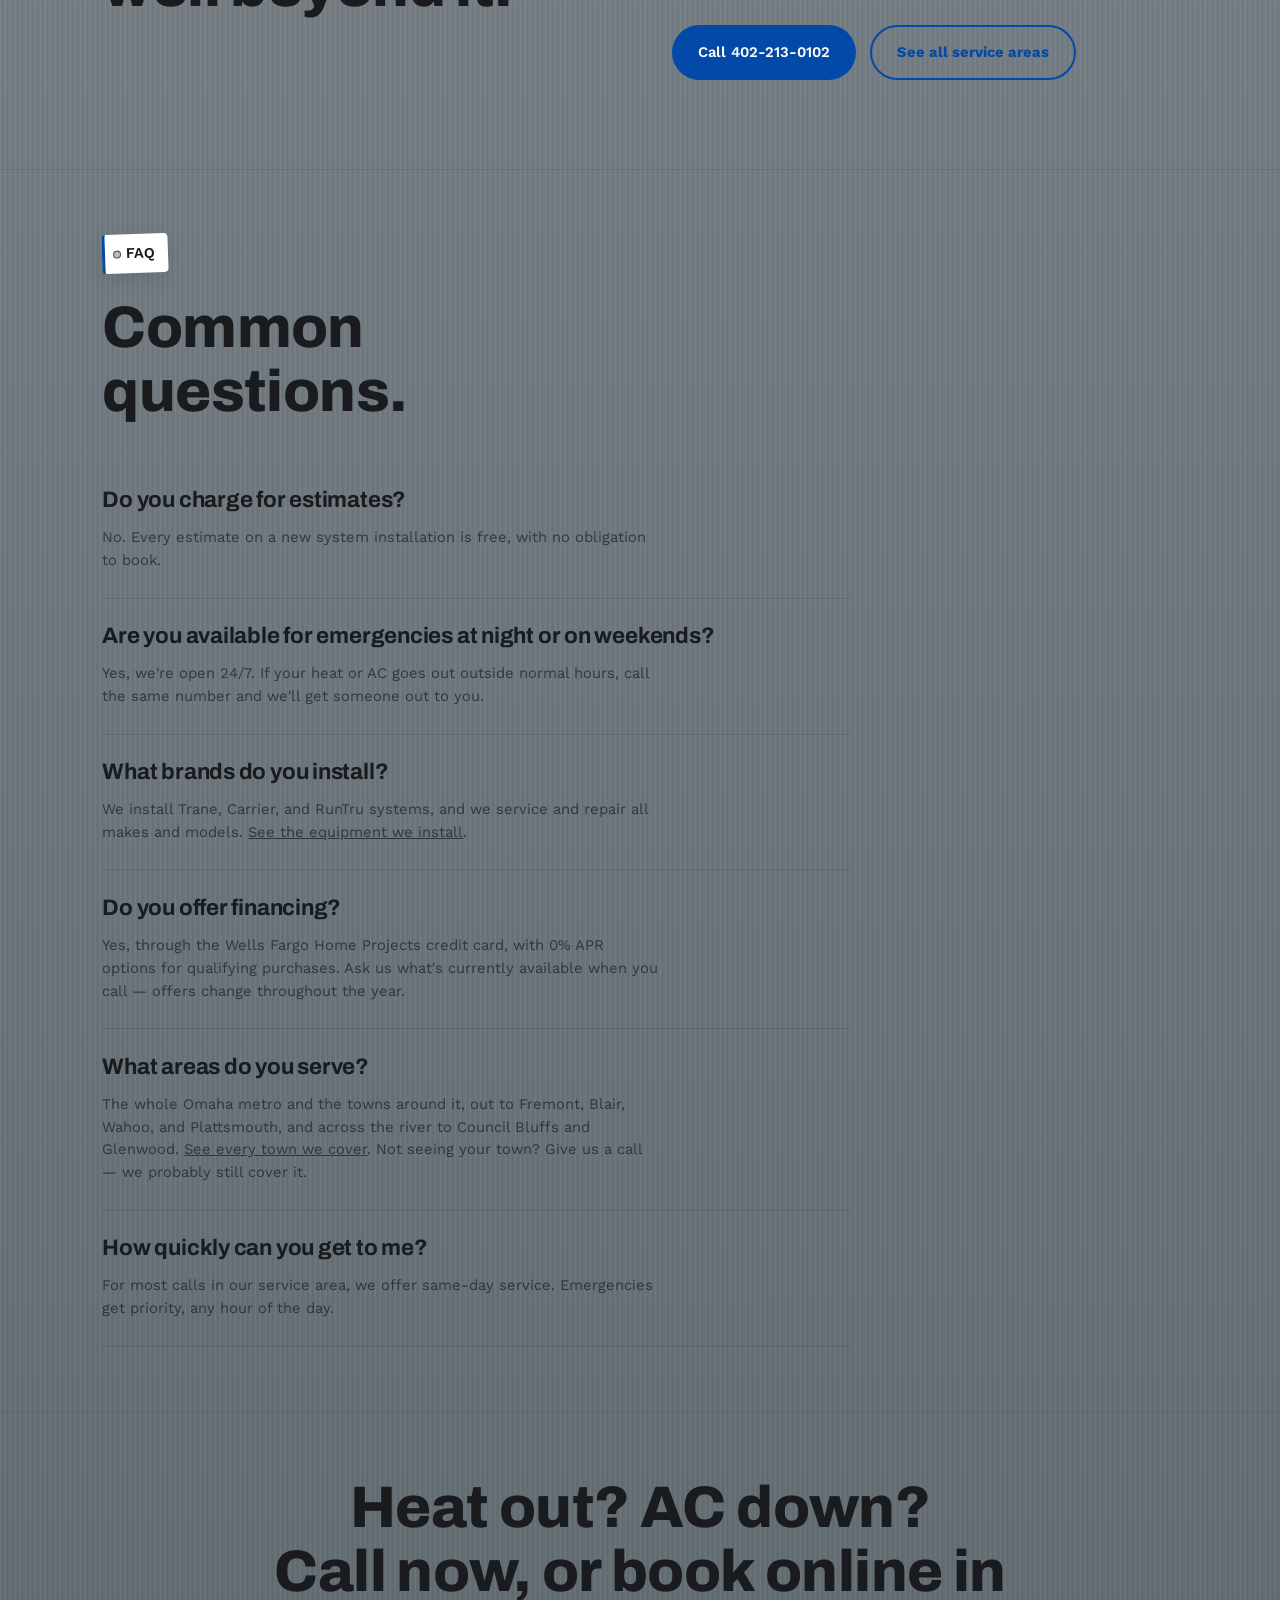
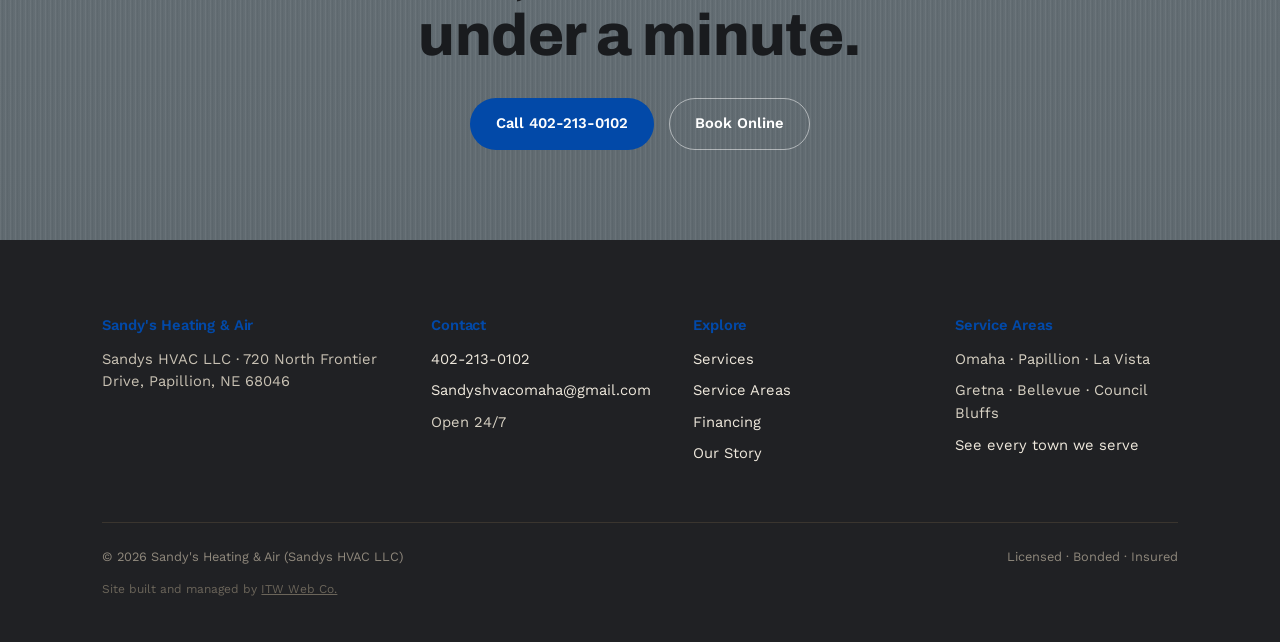
==== commit ae9b2594: "Update Google reviews [automated]" ====
--- a/index.html
+++ b/index.html
@@ -269,25 +269,25 @@
       "@type": "Review",
       "author": {
         "@type": "Person",
-        "name": "Debra Myers"
+        "name": "Jeff Arnold"
       },
       "reviewRating": {
         "@type": "Rating",
         "ratingValue": "5"
       },
-      "reviewBody": "Ryan did an amazing job taking care of my thermostat issues. He was respectful and very kind. He did a great job and made sure to turn off all the lights and close the fence."
+      "reviewBody": "Sandy\u2019s is great and trustworthy. I have their annual service and they came out early and fixed some rodent repairs within 24 hours. They walk you through everything they are doing and were on time to the minute."
     },
     {
       "@type": "Review",
       "author": {
         "@type": "Person",
-        "name": "Jeff Arnold"
+        "name": "Matt McCoy"
       },
       "reviewRating": {
         "@type": "Rating",
         "ratingValue": "5"
       },
-      "reviewBody": "Sandy\u2019s is great and trustworthy. I have their annual service and they came out early and fixed some rodent repairs within 24 hours. They walk you through everything they are doing and were on time to the minute."
+      "reviewBody": "Thought I was going to need a complete heat pack for my electric furnace that was blowing nothing but cold air.  Brandon troubleshot the system and found a short in a wire that was causing a back voltage reset.  Up and running at a fraction of the cost."
     }
   ]
 }
@@ -647,18 +647,18 @@
         </div>
         <div class="review-card">
           <div class="review-stars"><svg viewBox="0 0 20 20" aria-hidden="true"><path d="M10 1.5l2.6 5.6 6 .7-4.5 4.2 1.2 6-5.3-3-5.3 3 1.2-6L1.4 7.8l6-.7z" fill="var(--ember)" stroke="none" stroke-width="1"/></svg><svg viewBox="0 0 20 20" aria-hidden="true"><path d="M10 1.5l2.6 5.6 6 .7-4.5 4.2 1.2 6-5.3-3-5.3 3 1.2-6L1.4 7.8l6-.7z" fill="var(--ember)" stroke="none" stroke-width="1"/></svg><svg viewBox="0 0 20 20" aria-hidden="true"><path d="M10 1.5l2.6 5.6 6 .7-4.5 4.2 1.2 6-5.3-3-5.3 3 1.2-6L1.4 7.8l6-.7z" fill="var(--ember)" stroke="none" stroke-width="1"/></svg><svg viewBox="0 0 20 20" aria-hidden="true"><path d="M10 1.5l2.6 5.6 6 .7-4.5 4.2 1.2 6-5.3-3-5.3 3 1.2-6L1.4 7.8l6-.7z" fill="var(--ember)" stroke="none" stroke-width="1"/></svg><svg viewBox="0 0 20 20" aria-hidden="true"><path d="M10 1.5l2.6 5.6 6 .7-4.5 4.2 1.2 6-5.3-3-5.3 3 1.2-6L1.4 7.8l6-.7z" fill="var(--ember)" stroke="none" stroke-width="1"/></svg></div>
-          <p class="review-text">&ldquo;Ryan did an amazing job taking care of my thermostat issues. He was respectful and very kind. He did a great job and made sure to turn off all the lights and close the fence.&rdquo;</p>
-          <div class="review-meta">
-            <span class="review-author">Debra Myers</span>
-            <span class="review-date">2 weeks ago</span>
-          </div>
-        </div>
-        <div class="review-card">
-          <div class="review-stars"><svg viewBox="0 0 20 20" aria-hidden="true"><path d="M10 1.5l2.6 5.6 6 .7-4.5 4.2 1.2 6-5.3-3-5.3 3 1.2-6L1.4 7.8l6-.7z" fill="var(--ember)" stroke="none" stroke-width="1"/></svg><svg viewBox="0 0 20 20" aria-hidden="true"><path d="M10 1.5l2.6 5.6 6 .7-4.5 4.2 1.2 6-5.3-3-5.3 3 1.2-6L1.4 7.8l6-.7z" fill="var(--ember)" stroke="none" stroke-width="1"/></svg><svg viewBox="0 0 20 20" aria-hidden="true"><path d="M10 1.5l2.6 5.6 6 .7-4.5 4.2 1.2 6-5.3-3-5.3 3 1.2-6L1.4 7.8l6-.7z" fill="var(--ember)" stroke="none" stroke-width="1"/></svg><svg viewBox="0 0 20 20" aria-hidden="true"><path d="M10 1.5l2.6 5.6 6 .7-4.5 4.2 1.2 6-5.3-3-5.3 3 1.2-6L1.4 7.8l6-.7z" fill="var(--ember)" stroke="none" stroke-width="1"/></svg><svg viewBox="0 0 20 20" aria-hidden="true"><path d="M10 1.5l2.6 5.6 6 .7-4.5 4.2 1.2 6-5.3-3-5.3 3 1.2-6L1.4 7.8l6-.7z" fill="var(--ember)" stroke="none" stroke-width="1"/></svg></div>
           <p class="review-text">&ldquo;Sandy’s is great and trustworthy. I have their annual service and they came out early and fixed some rodent repairs within 24 hours. They walk you through everything they are doing and were on time to the minute.&rdquo;</p>
           <div class="review-meta">
             <span class="review-author">Jeff Arnold</span>
             <span class="review-date">a month ago</span>
+          </div>
+        </div>
+        <div class="review-card">
+          <div class="review-stars"><svg viewBox="0 0 20 20" aria-hidden="true"><path d="M10 1.5l2.6 5.6 6 .7-4.5 4.2 1.2 6-5.3-3-5.3 3 1.2-6L1.4 7.8l6-.7z" fill="var(--ember)" stroke="none" stroke-width="1"/></svg><svg viewBox="0 0 20 20" aria-hidden="true"><path d="M10 1.5l2.6 5.6 6 .7-4.5 4.2 1.2 6-5.3-3-5.3 3 1.2-6L1.4 7.8l6-.7z" fill="var(--ember)" stroke="none" stroke-width="1"/></svg><svg viewBox="0 0 20 20" aria-hidden="true"><path d="M10 1.5l2.6 5.6 6 .7-4.5 4.2 1.2 6-5.3-3-5.3 3 1.2-6L1.4 7.8l6-.7z" fill="var(--ember)" stroke="none" stroke-width="1"/></svg><svg viewBox="0 0 20 20" aria-hidden="true"><path d="M10 1.5l2.6 5.6 6 .7-4.5 4.2 1.2 6-5.3-3-5.3 3 1.2-6L1.4 7.8l6-.7z" fill="var(--ember)" stroke="none" stroke-width="1"/></svg><svg viewBox="0 0 20 20" aria-hidden="true"><path d="M10 1.5l2.6 5.6 6 .7-4.5 4.2 1.2 6-5.3-3-5.3 3 1.2-6L1.4 7.8l6-.7z" fill="var(--ember)" stroke="none" stroke-width="1"/></svg></div>
+          <p class="review-text">&ldquo;Thought I was going to need a complete heat pack for my electric furnace that was blowing nothing but cold air.  Brandon troubleshot the system and found a short in a wire that was causing a back voltage reset.  Up…&rdquo;</p>
+          <div class="review-meta">
+            <span class="review-author">Matt McCoy</span>
+            <span class="review-date">a week ago</span>
           </div>
         </div>
         </div>
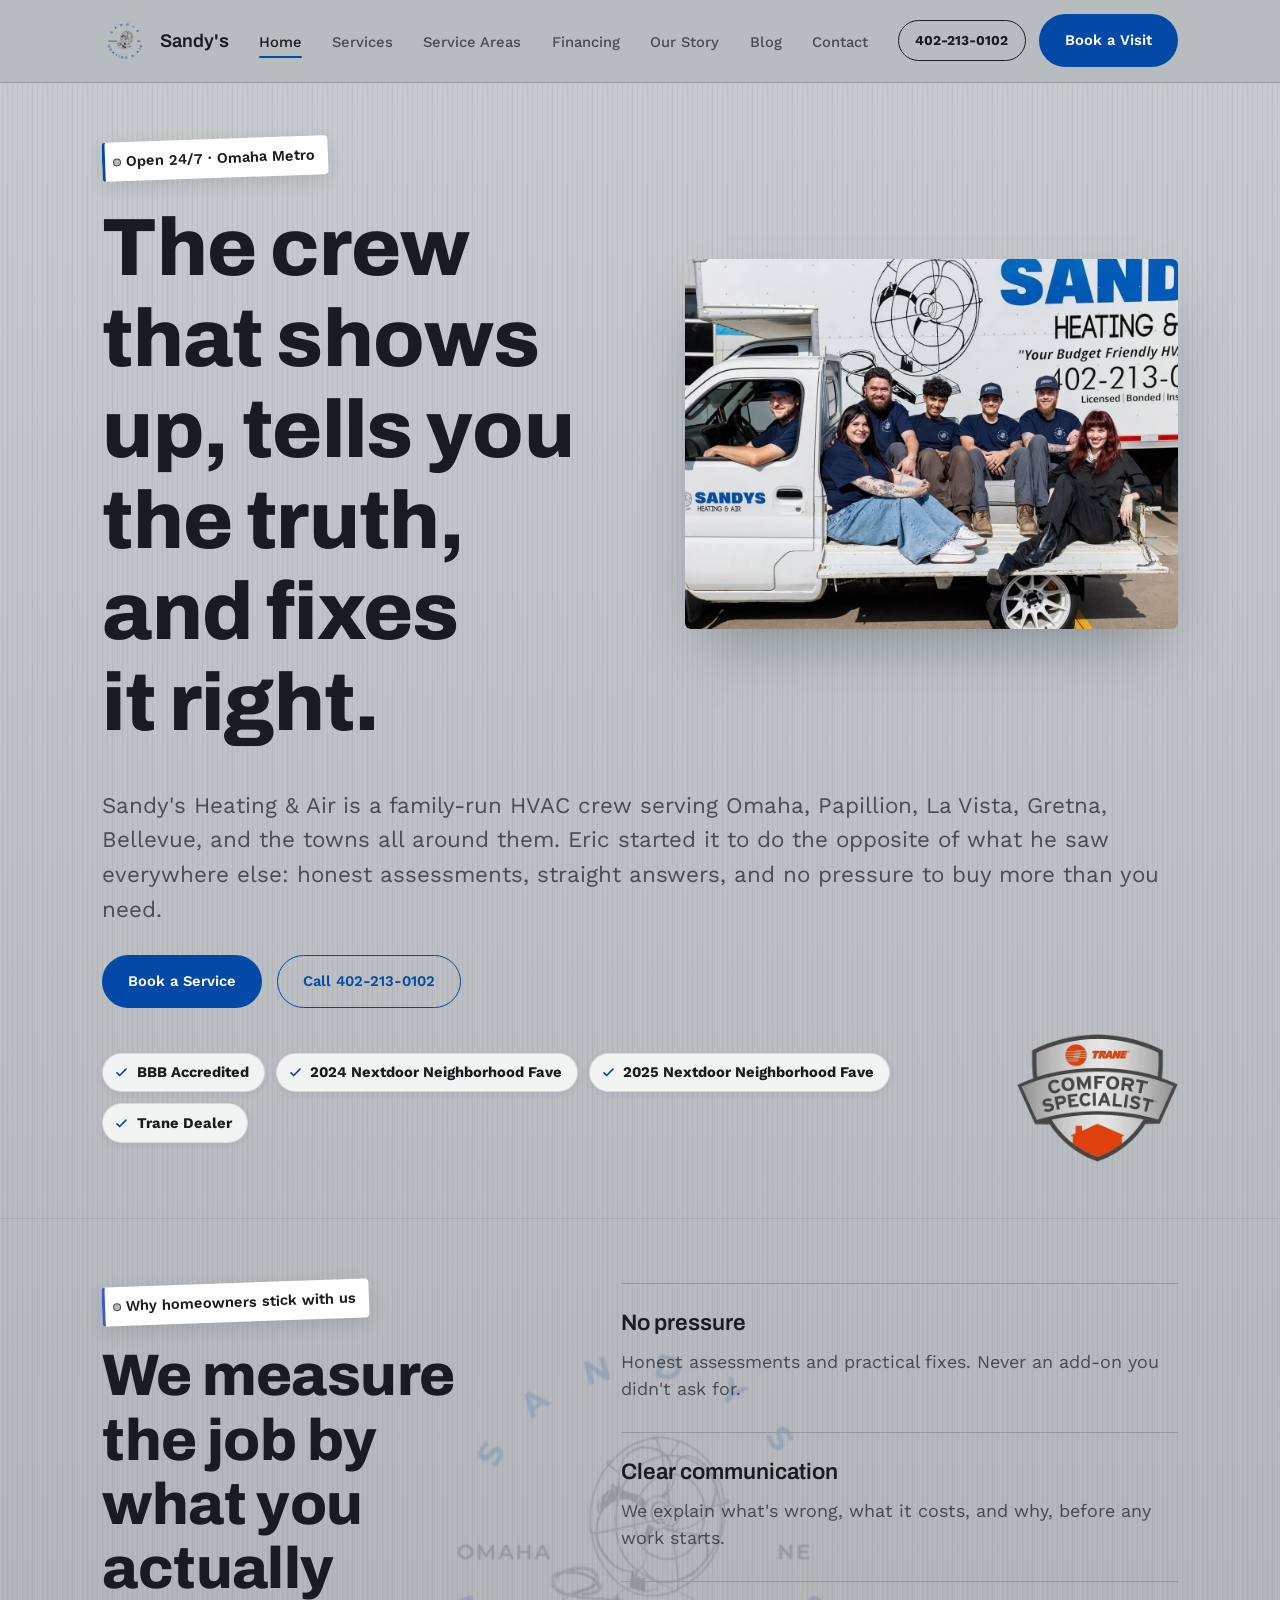
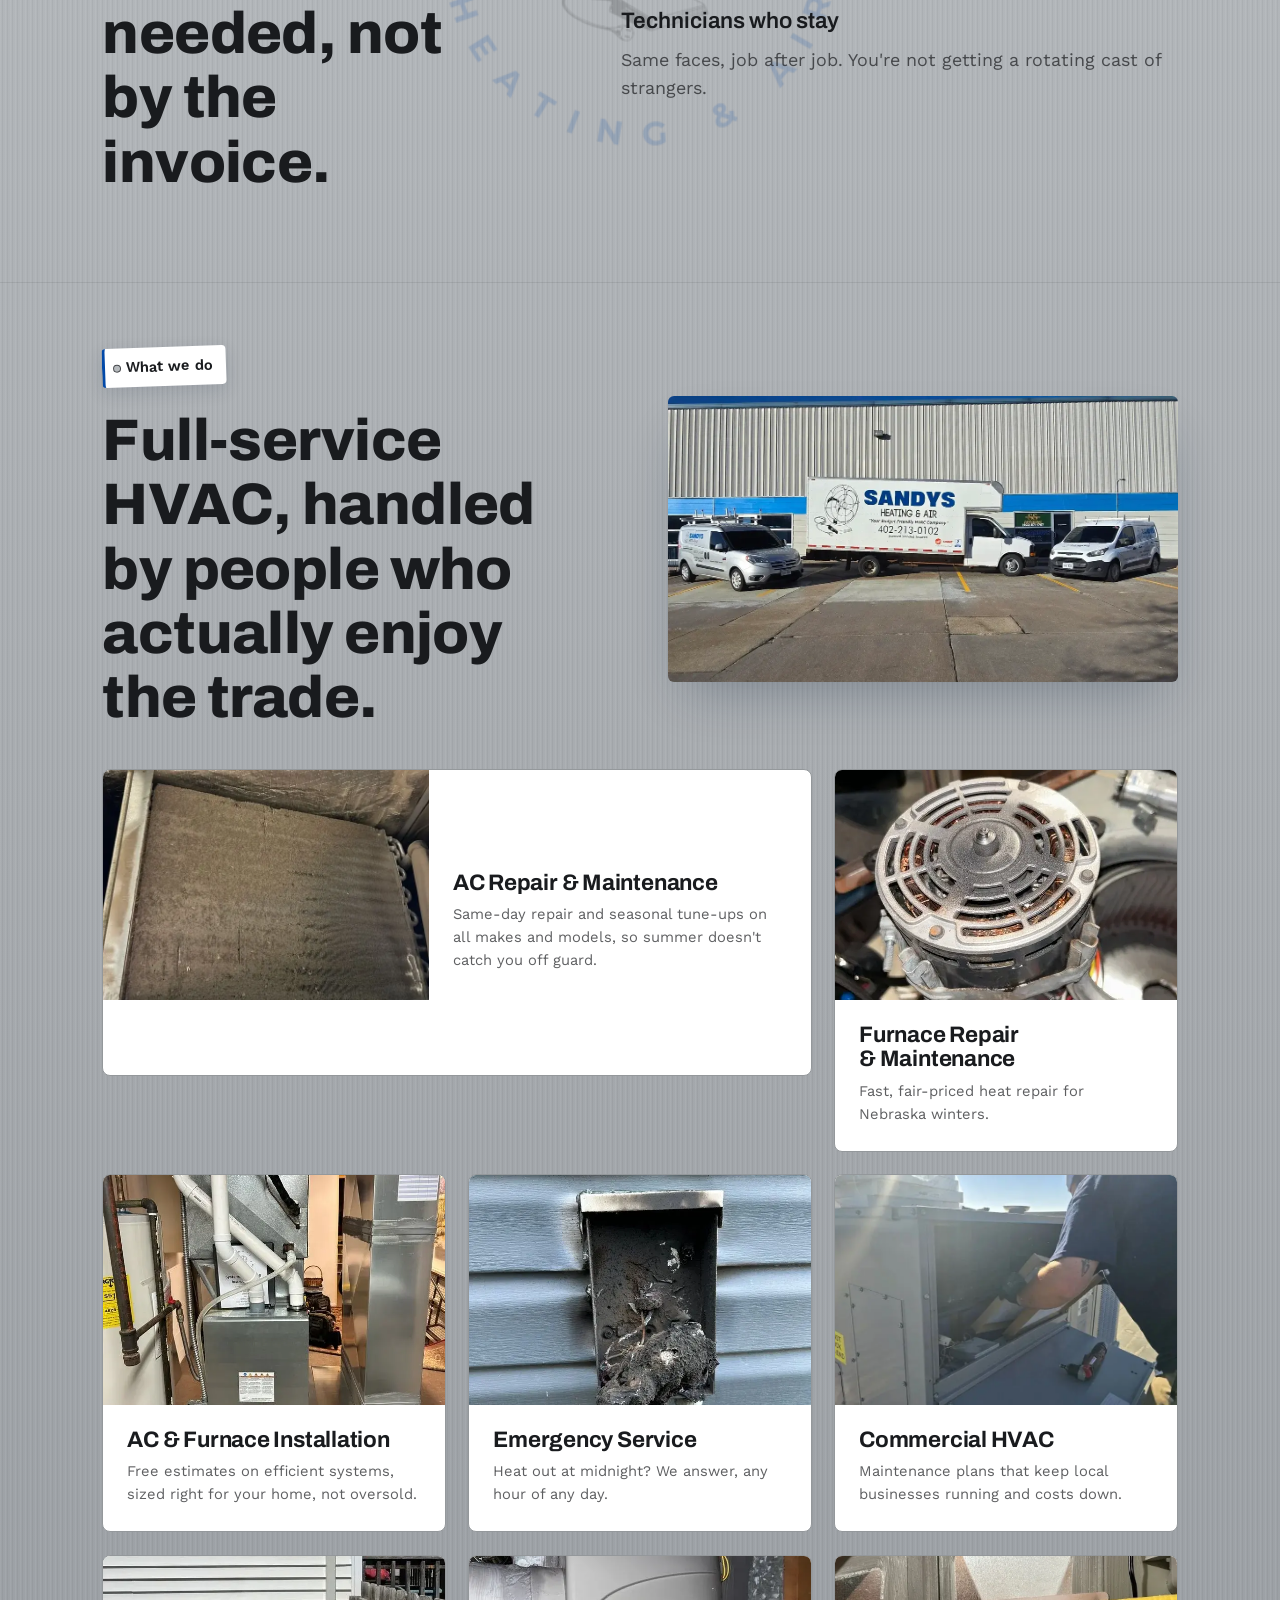
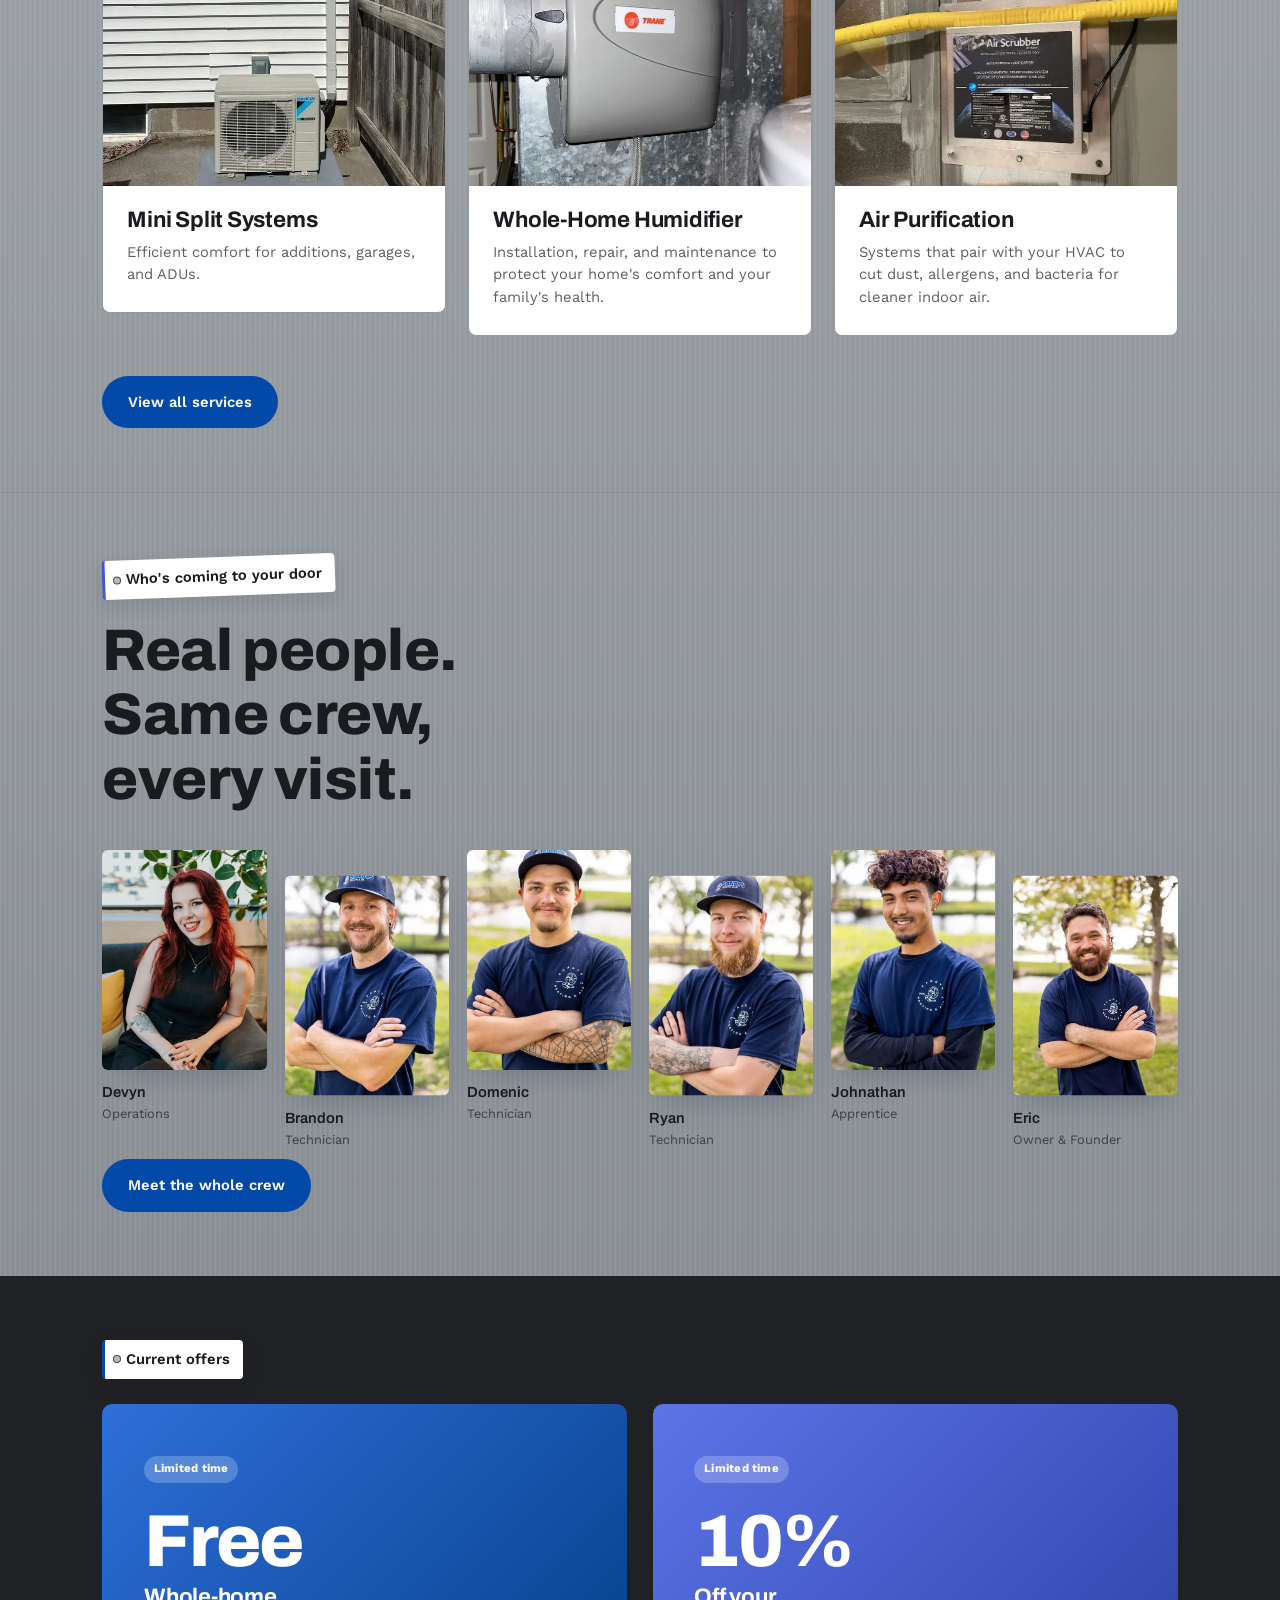
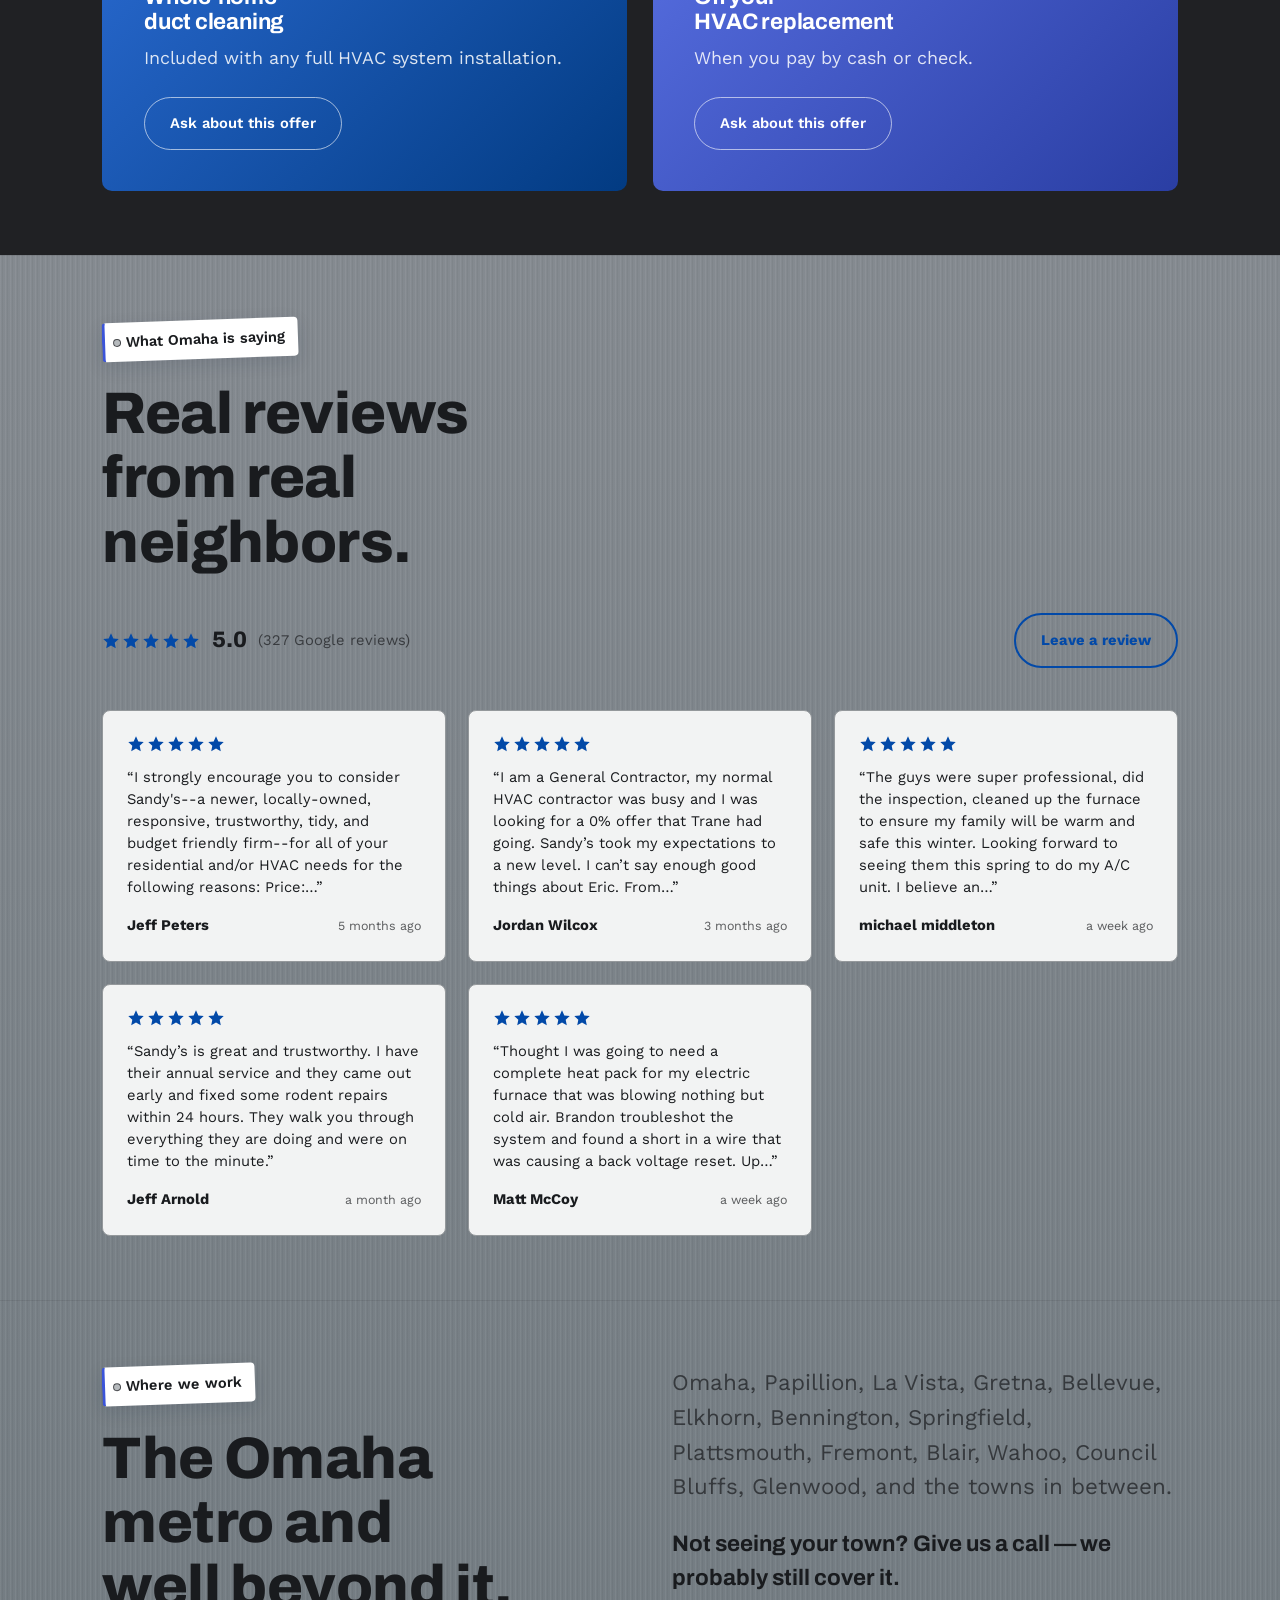
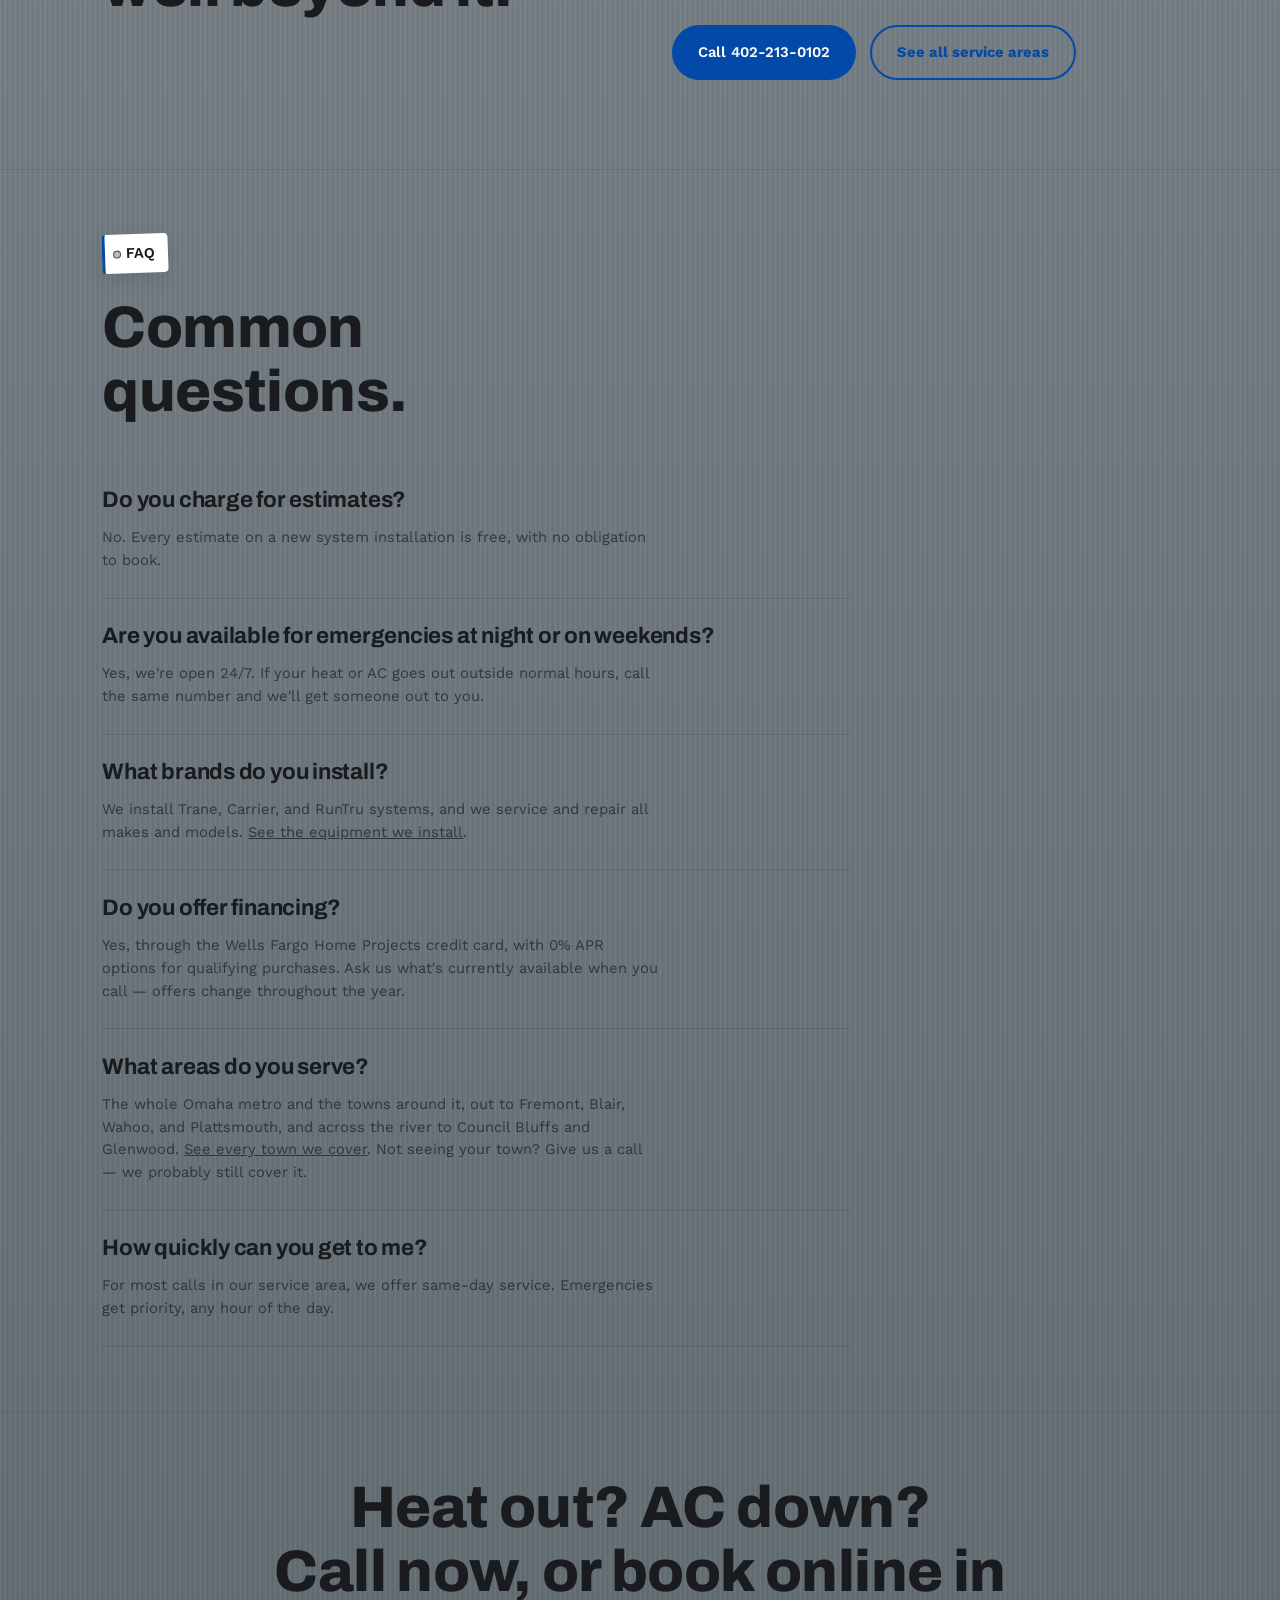
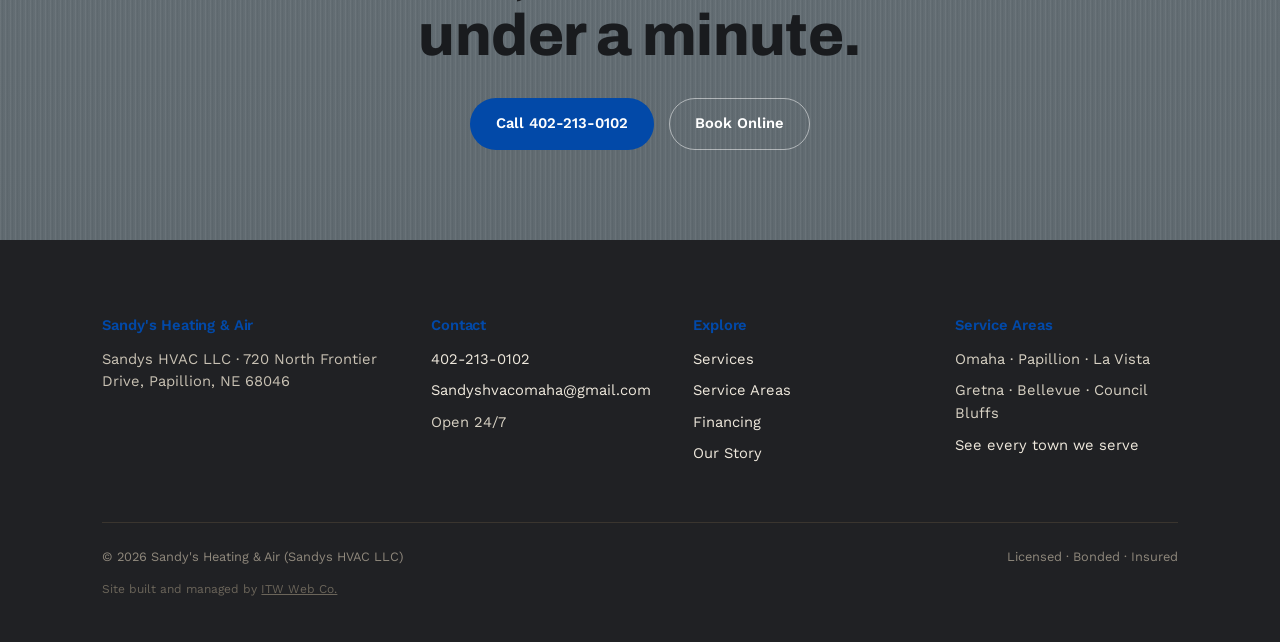
==== commit 895dd1b7: "Update Google reviews [automated]" ====
--- a/index.html
+++ b/index.html
@@ -626,7 +626,7 @@
 Price:…&rdquo;</p>
           <div class="review-meta">
             <span class="review-author">Jeff Peters</span>
-            <span class="review-date">4 months ago</span>
+            <span class="review-date">5 months ago</span>
           </div>
         </div>
         <div class="review-card">
@@ -634,7 +634,7 @@
           <p class="review-text">&ldquo;I am a General Contractor, my normal HVAC contractor was busy and I was looking for a 0% offer that Trane had going. Sandy’s took my expectations to a new level.  I can’t say enough good things about  Eric. From…&rdquo;</p>
           <div class="review-meta">
             <span class="review-author">Jordan Wilcox</span>
-            <span class="review-date">2 months ago</span>
+            <span class="review-date">3 months ago</span>
           </div>
         </div>
         <div class="review-card">
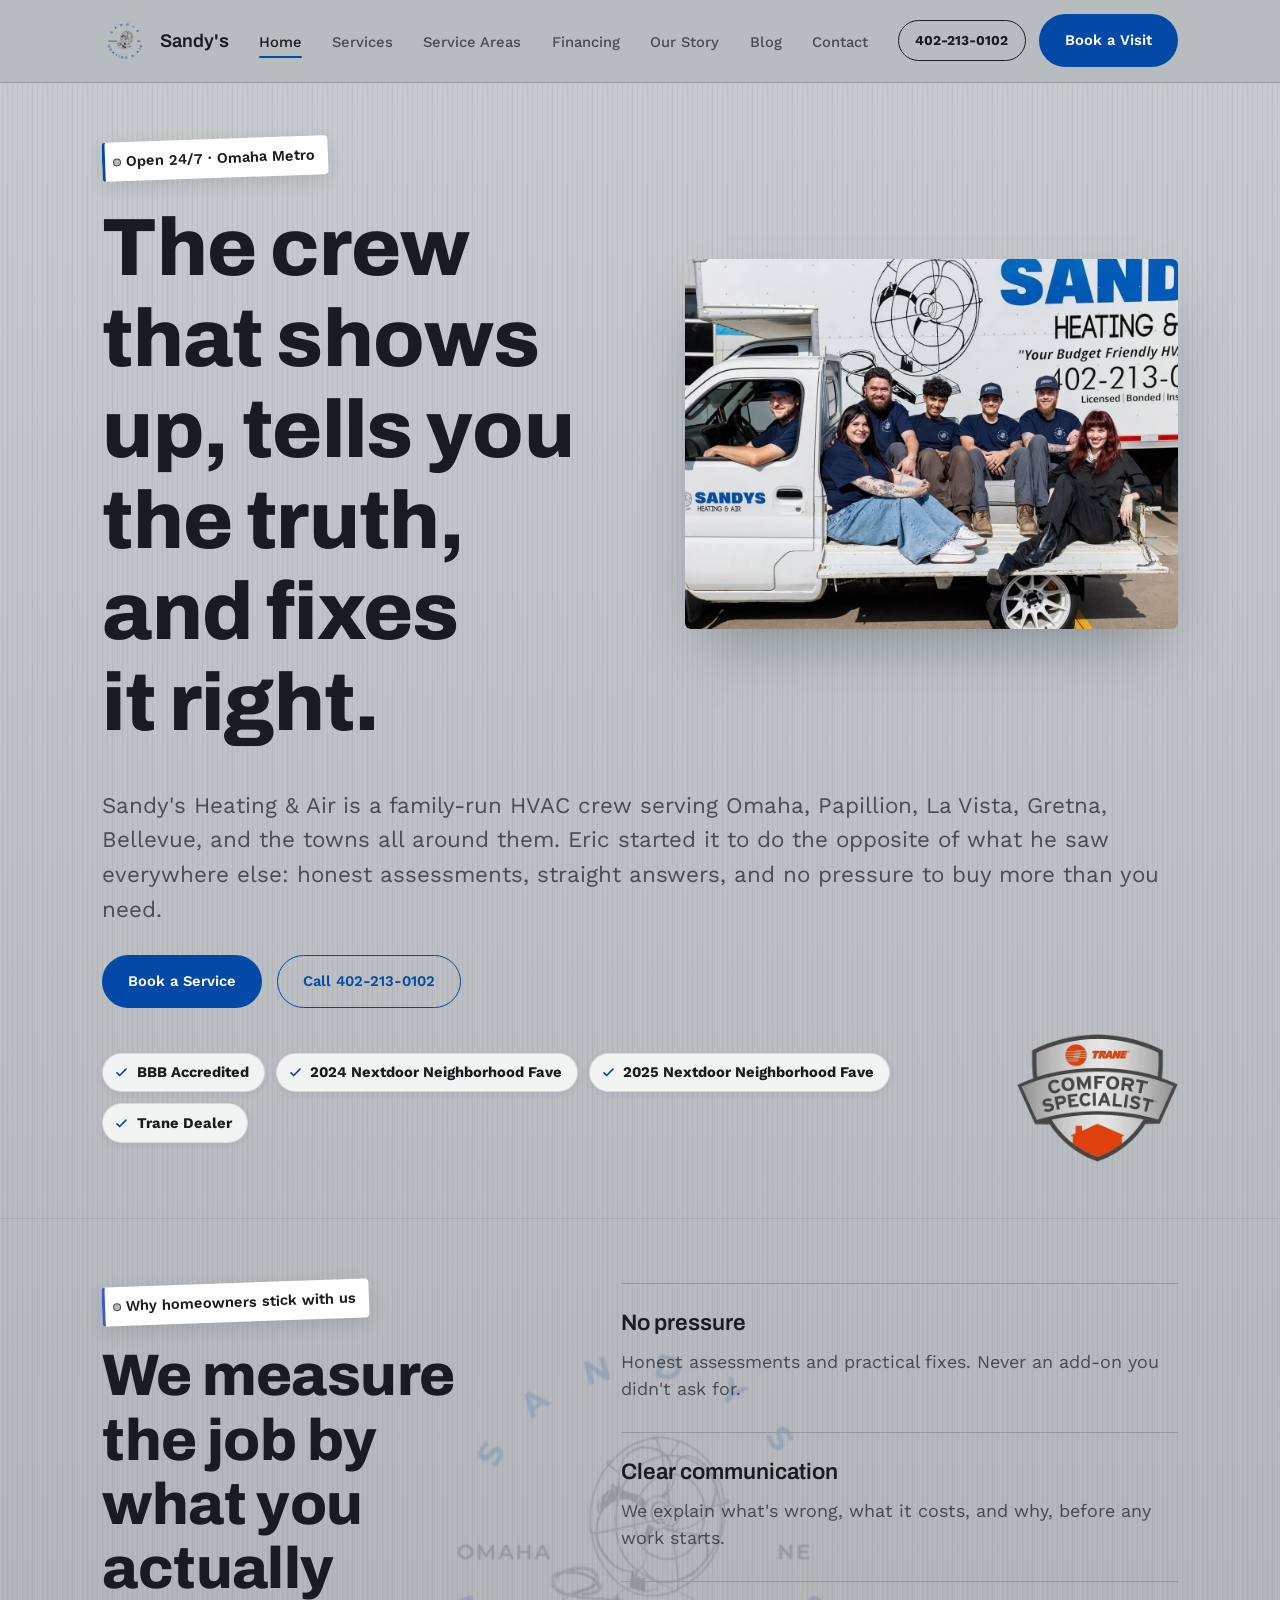
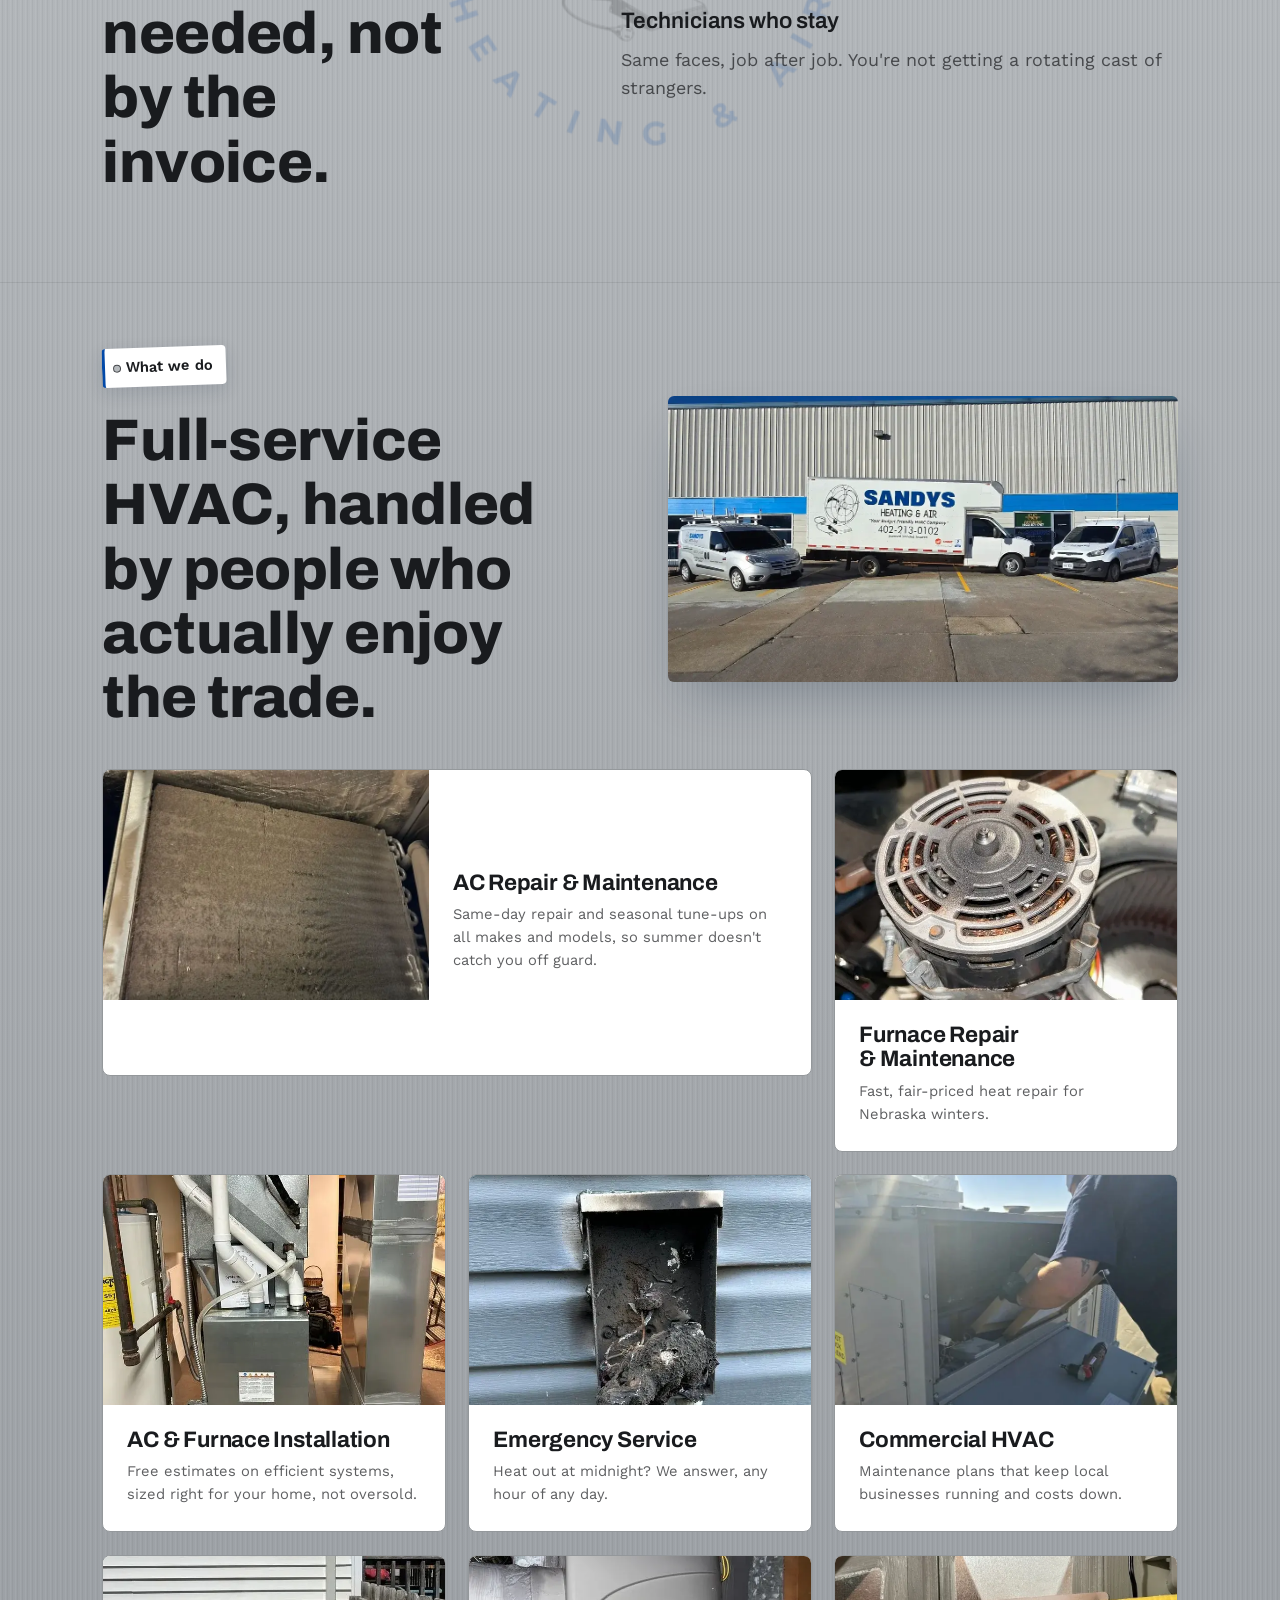
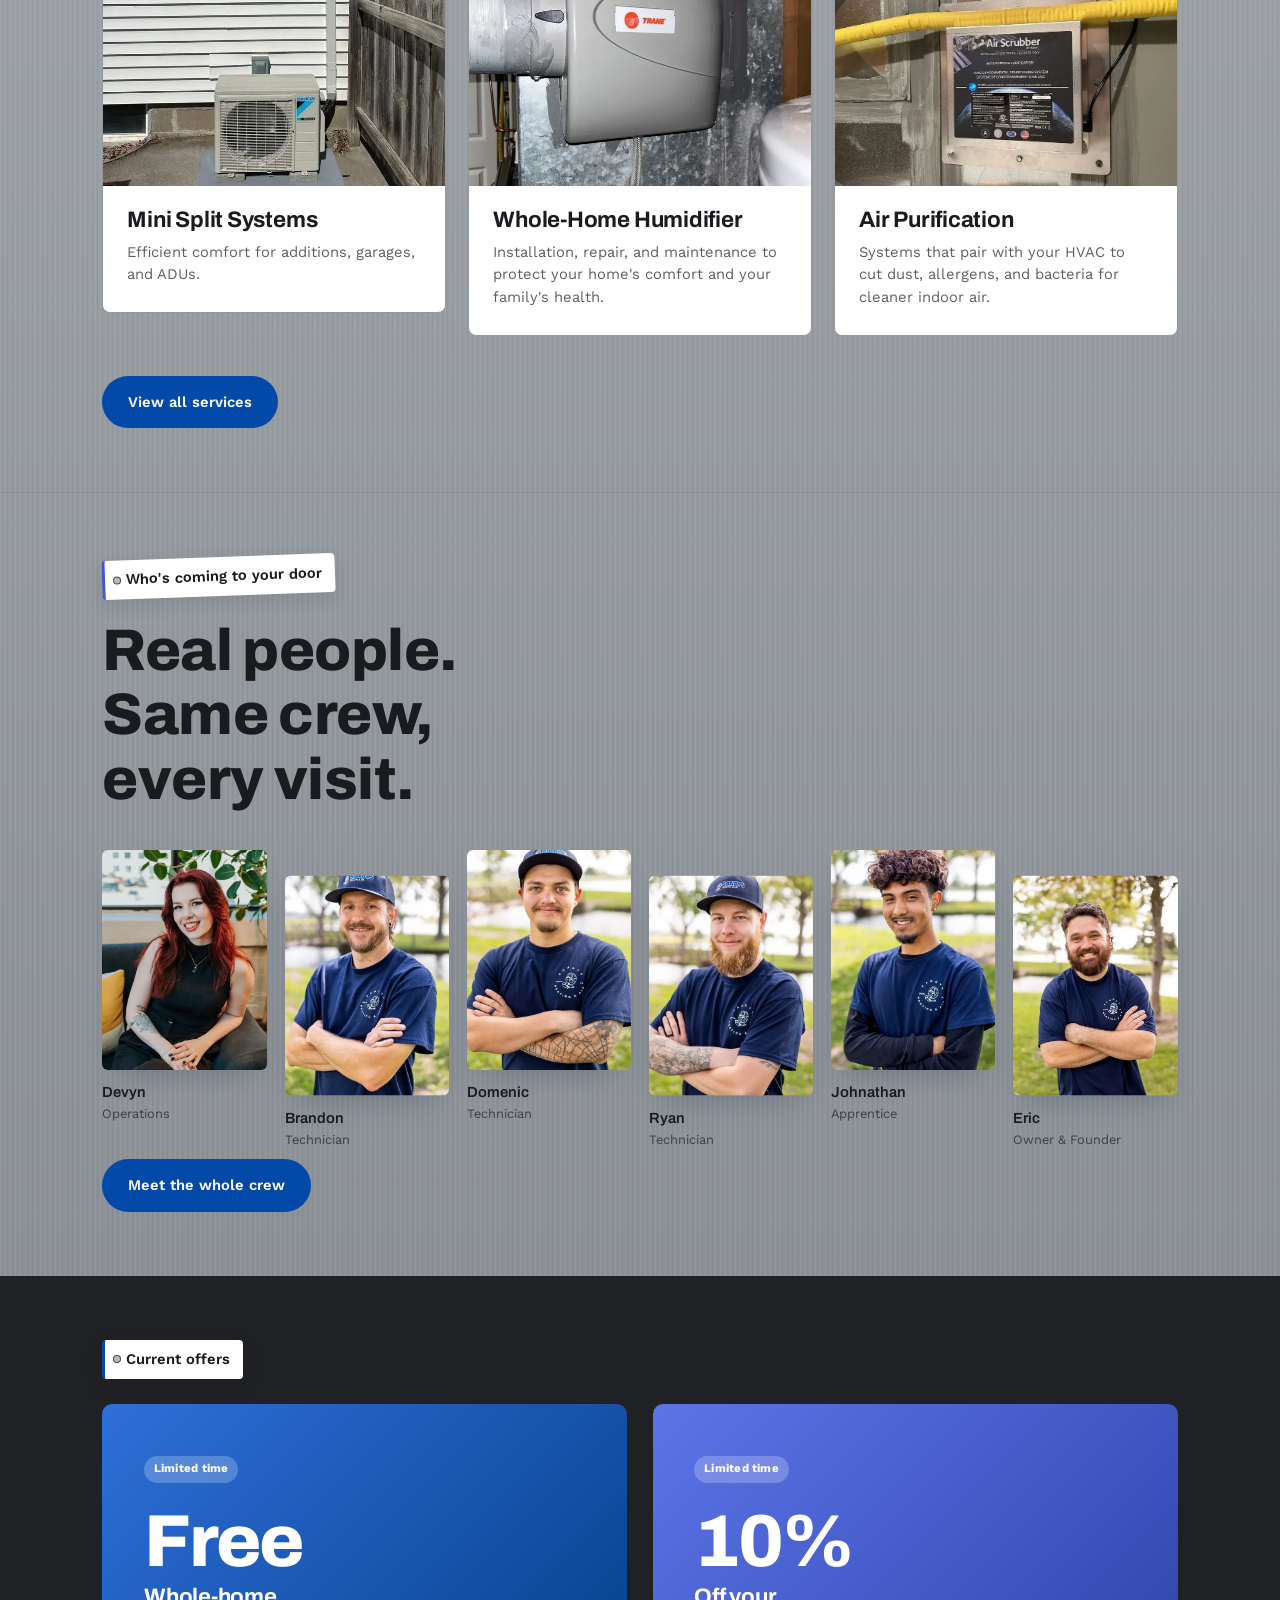
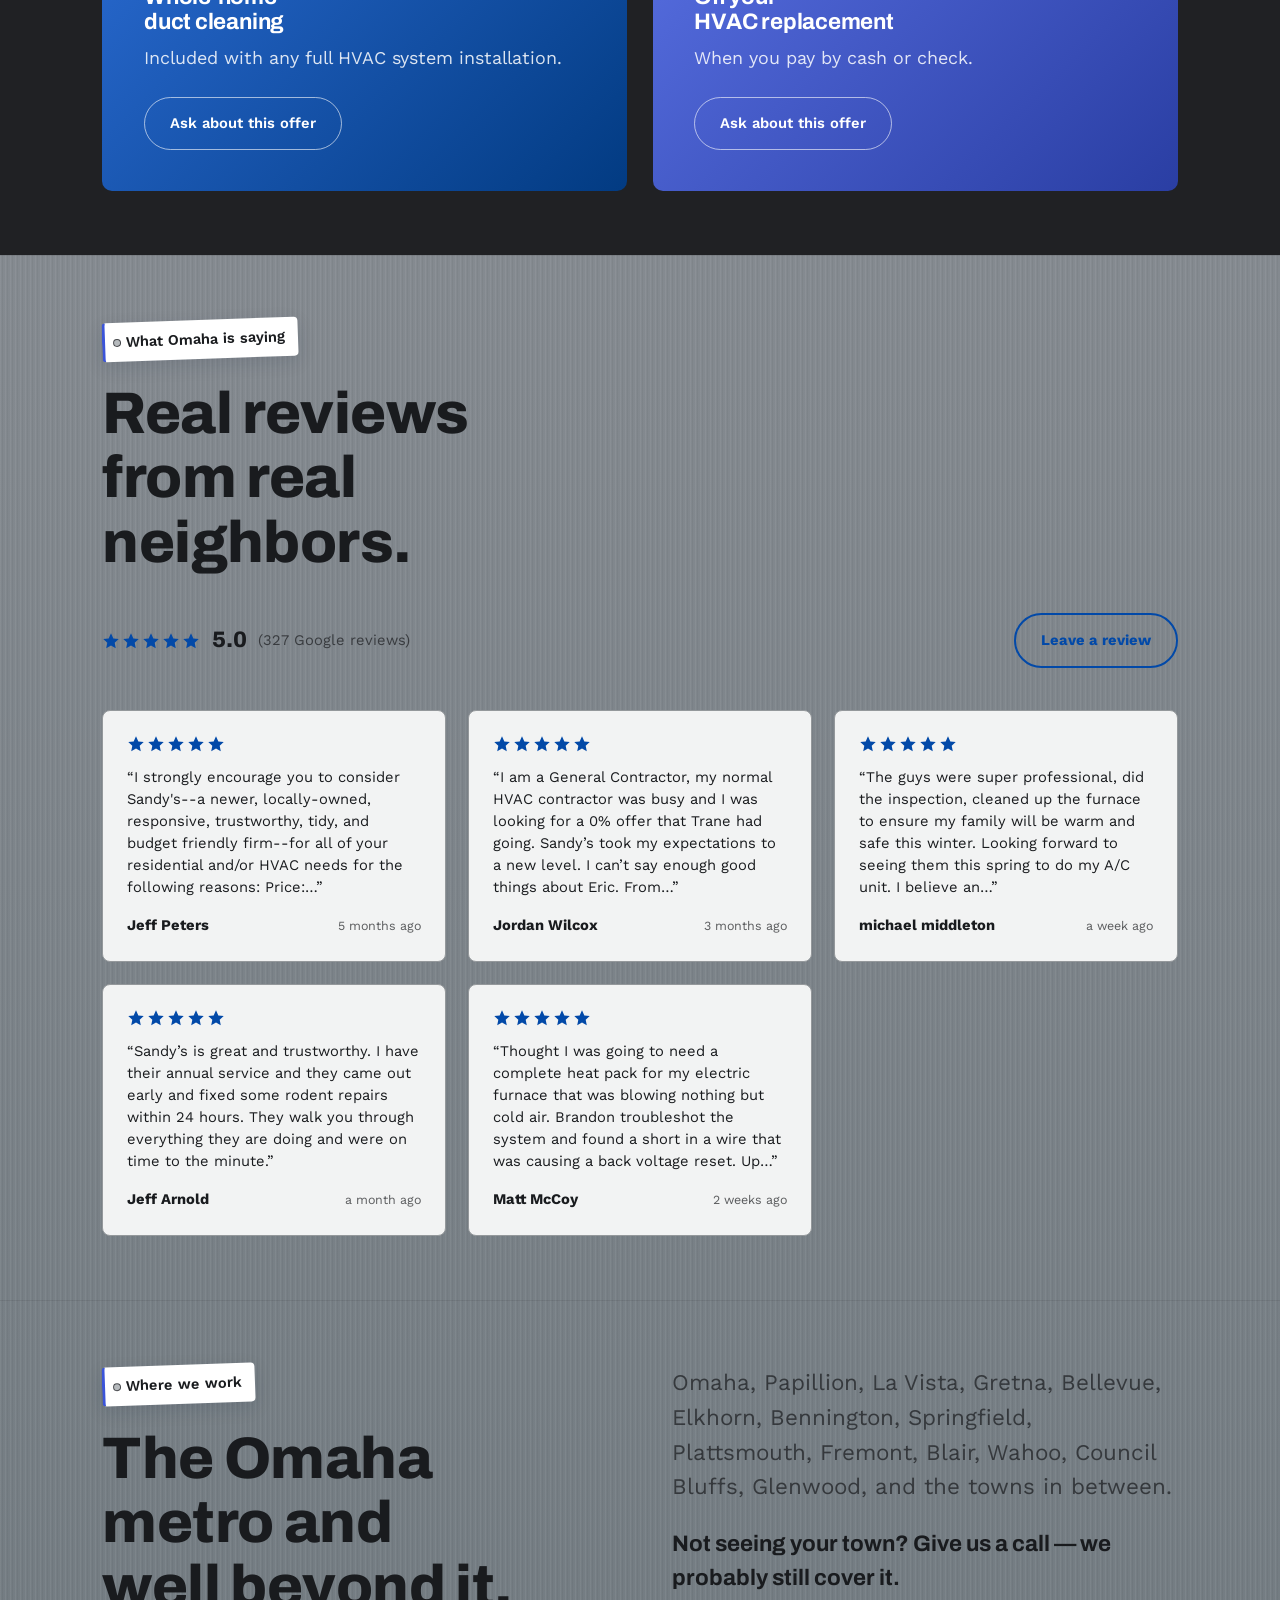
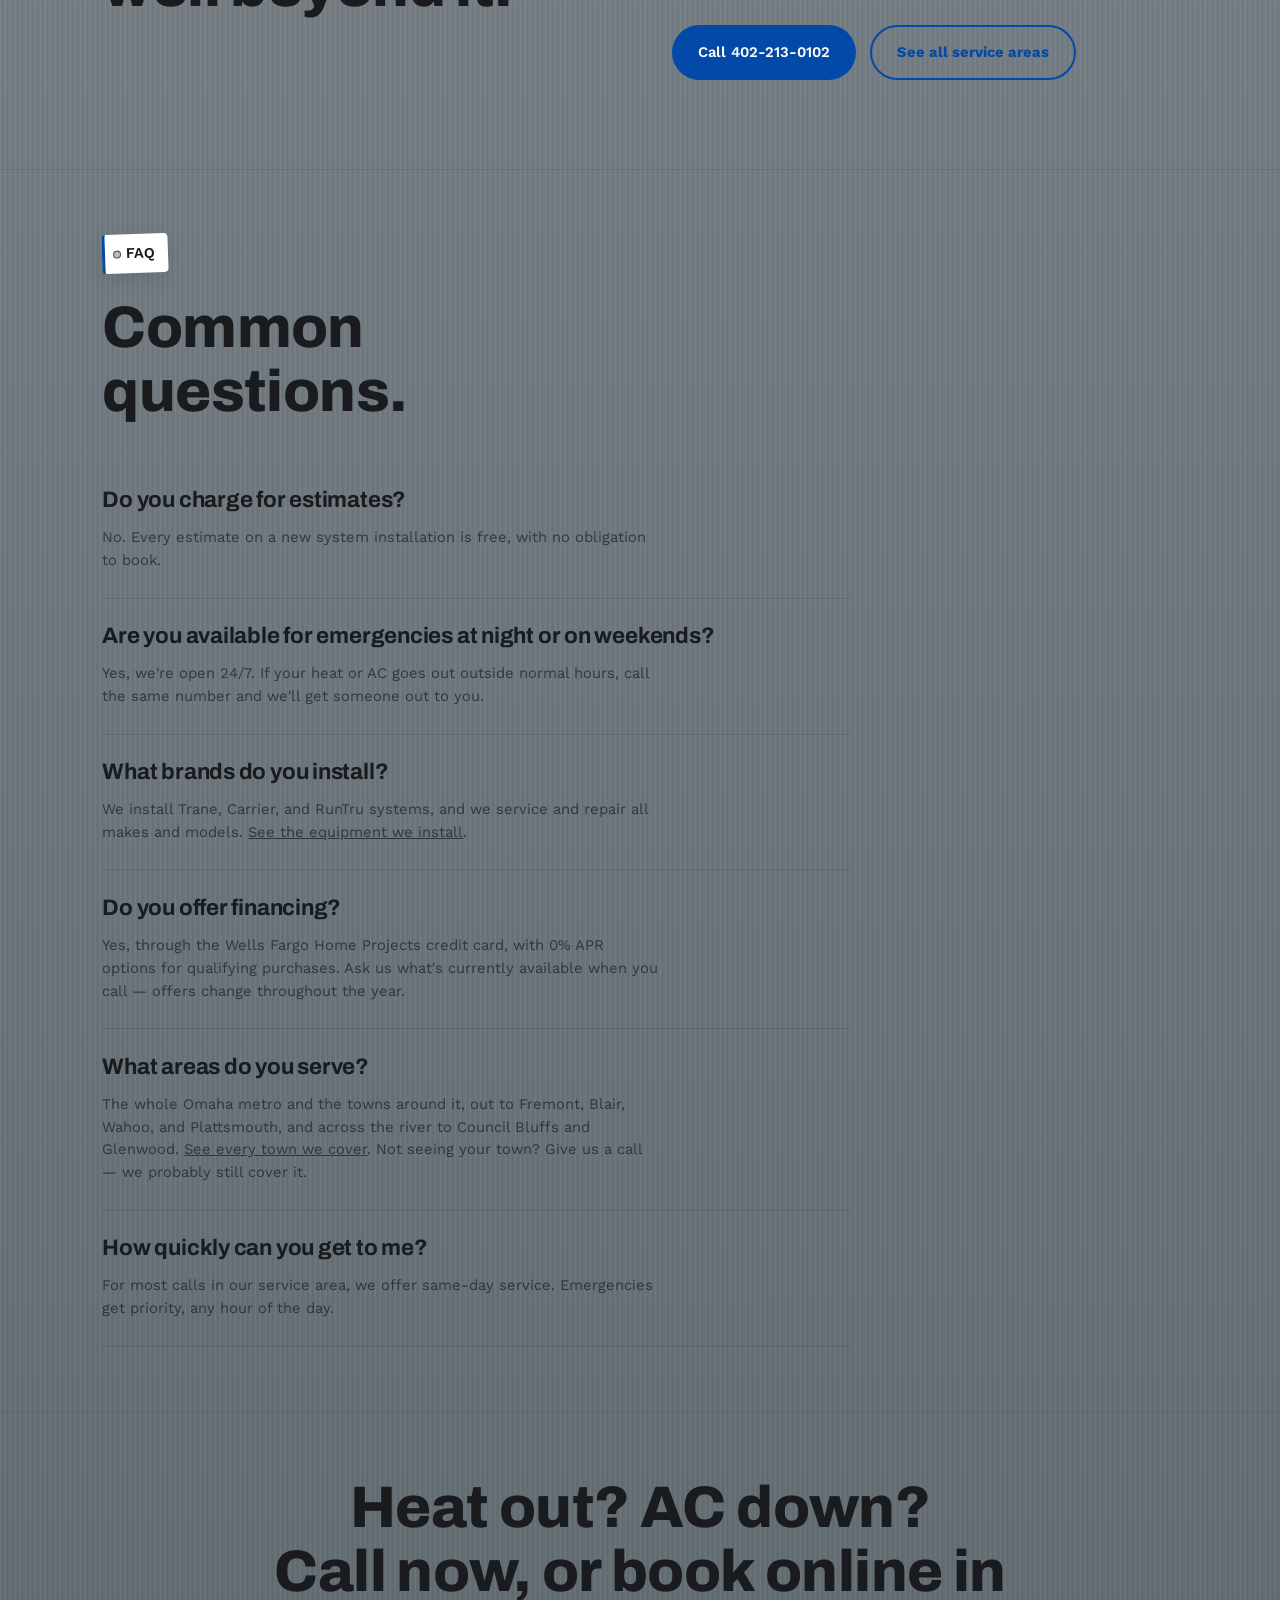
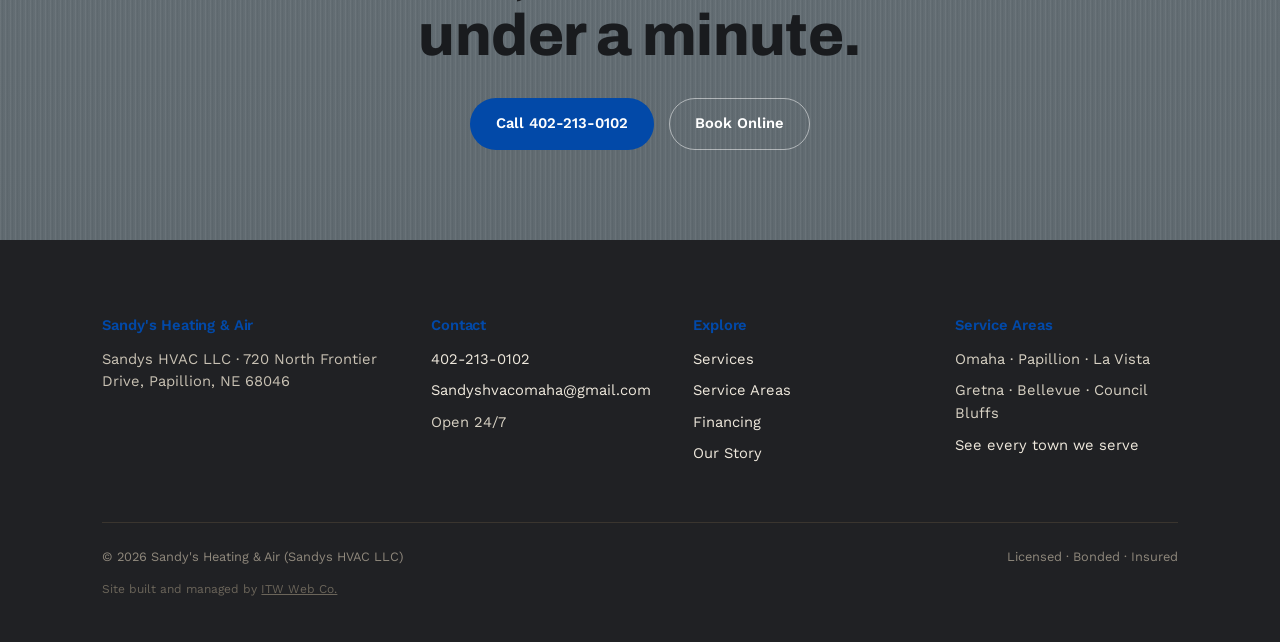
==== commit 44755dca: "Update Google reviews [automated]" ====
--- a/index.html
+++ b/index.html
@@ -658,7 +658,7 @@
           <p class="review-text">&ldquo;Thought I was going to need a complete heat pack for my electric furnace that was blowing nothing but cold air.  Brandon troubleshot the system and found a short in a wire that was causing a back voltage reset.  Up…&rdquo;</p>
           <div class="review-meta">
             <span class="review-author">Matt McCoy</span>
-            <span class="review-date">a week ago</span>
+            <span class="review-date">2 weeks ago</span>
           </div>
         </div>
         </div>
